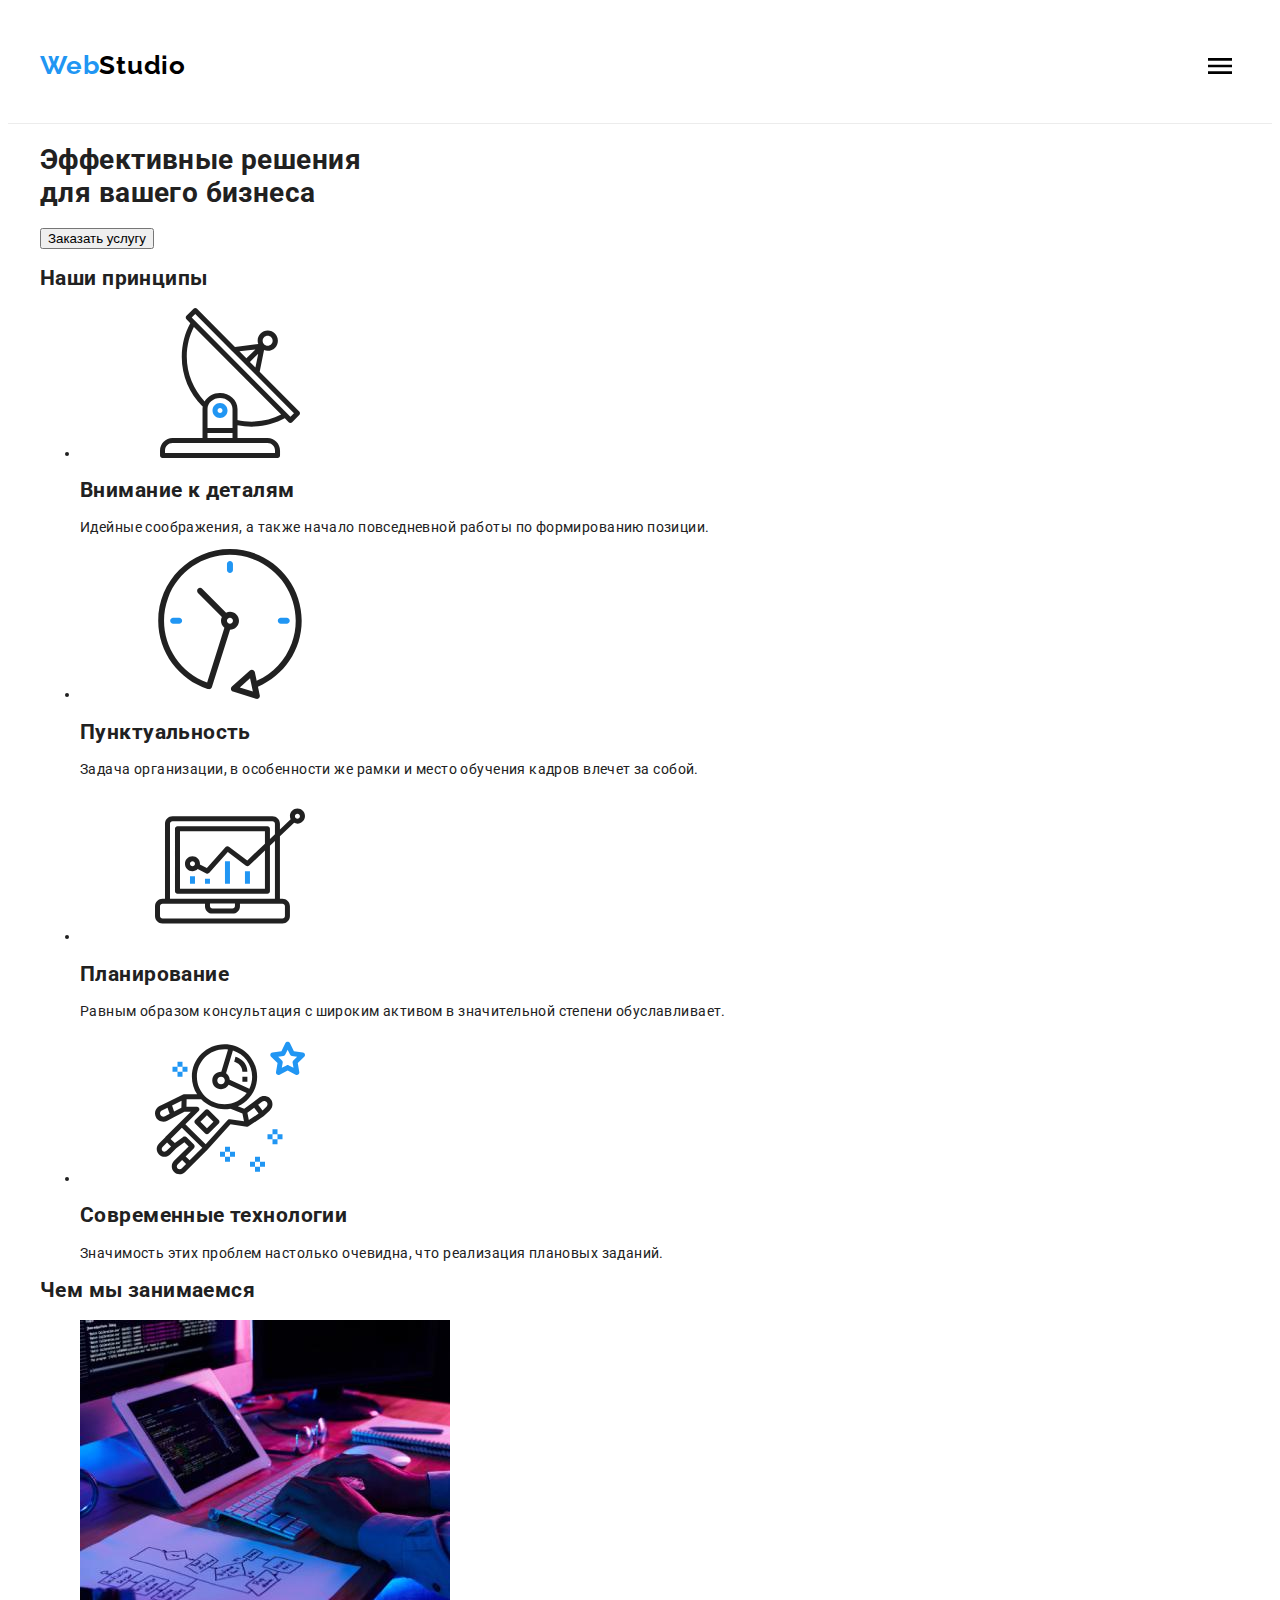
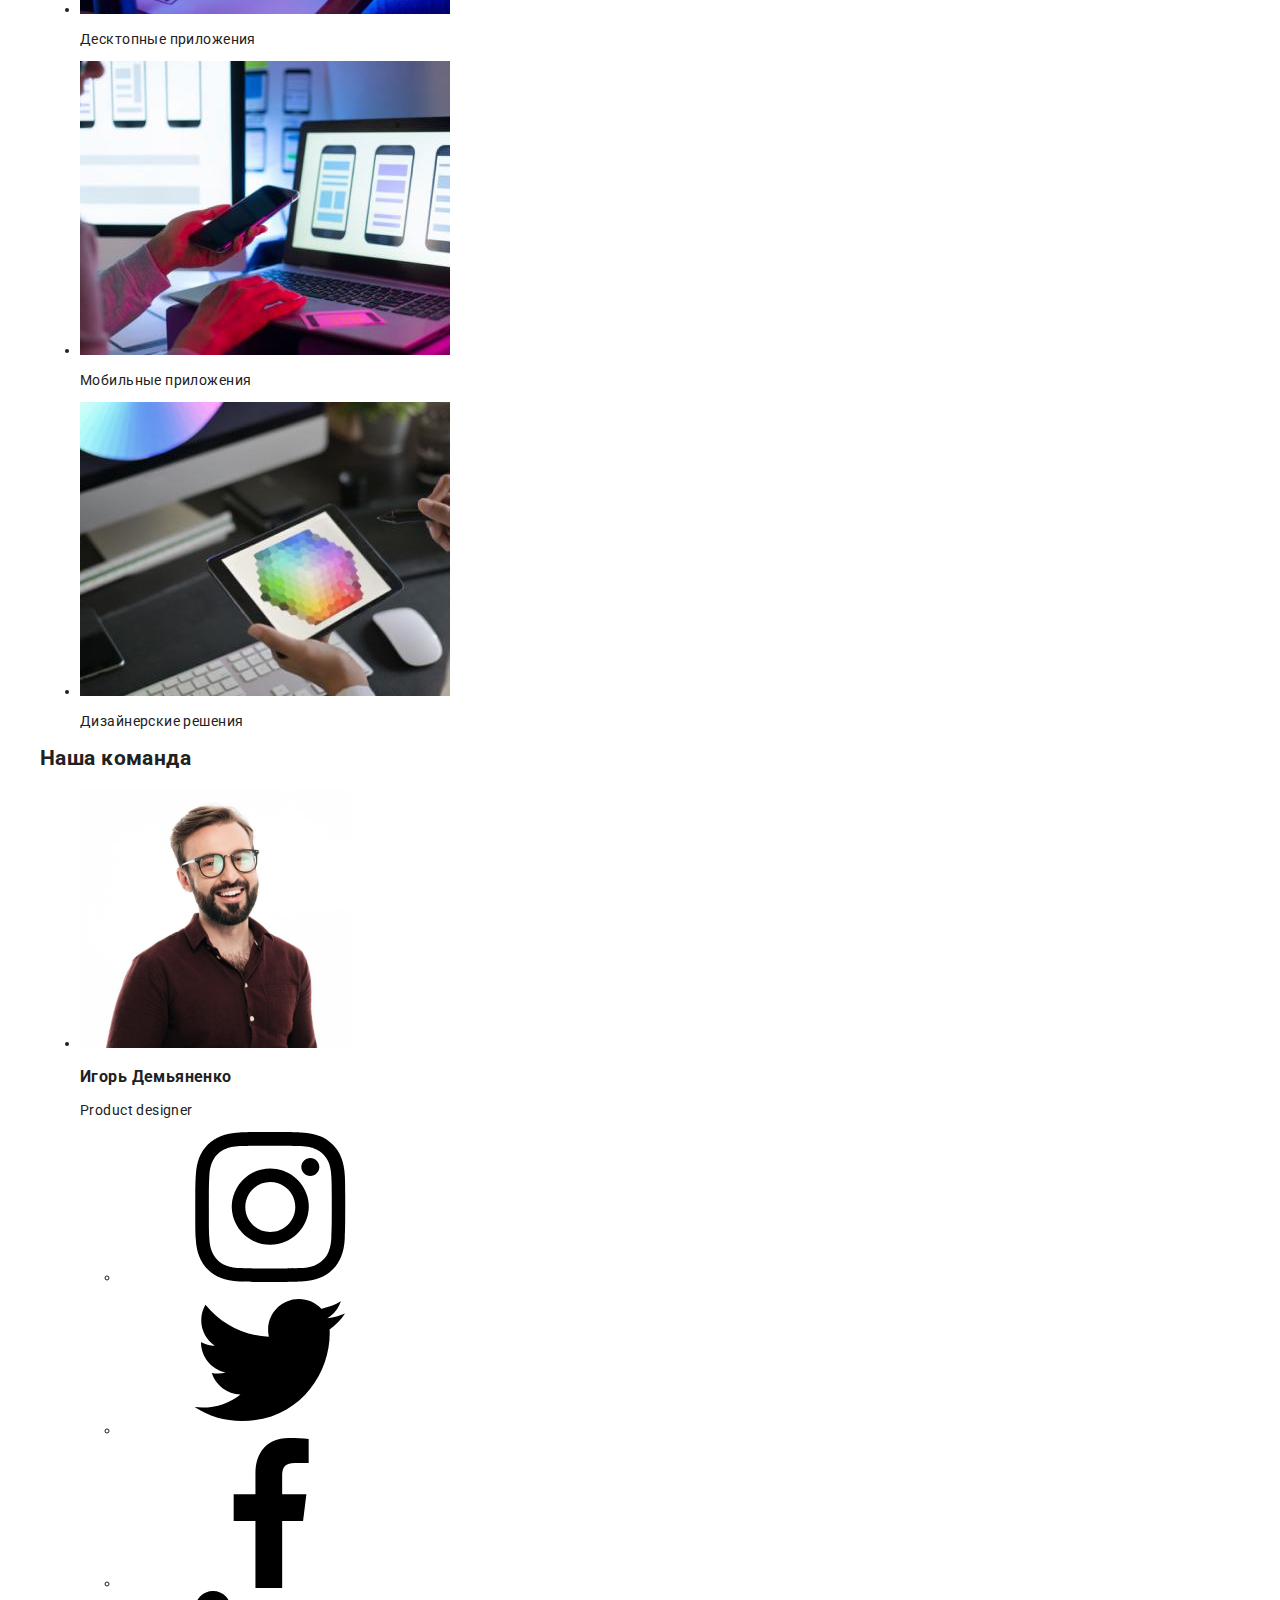
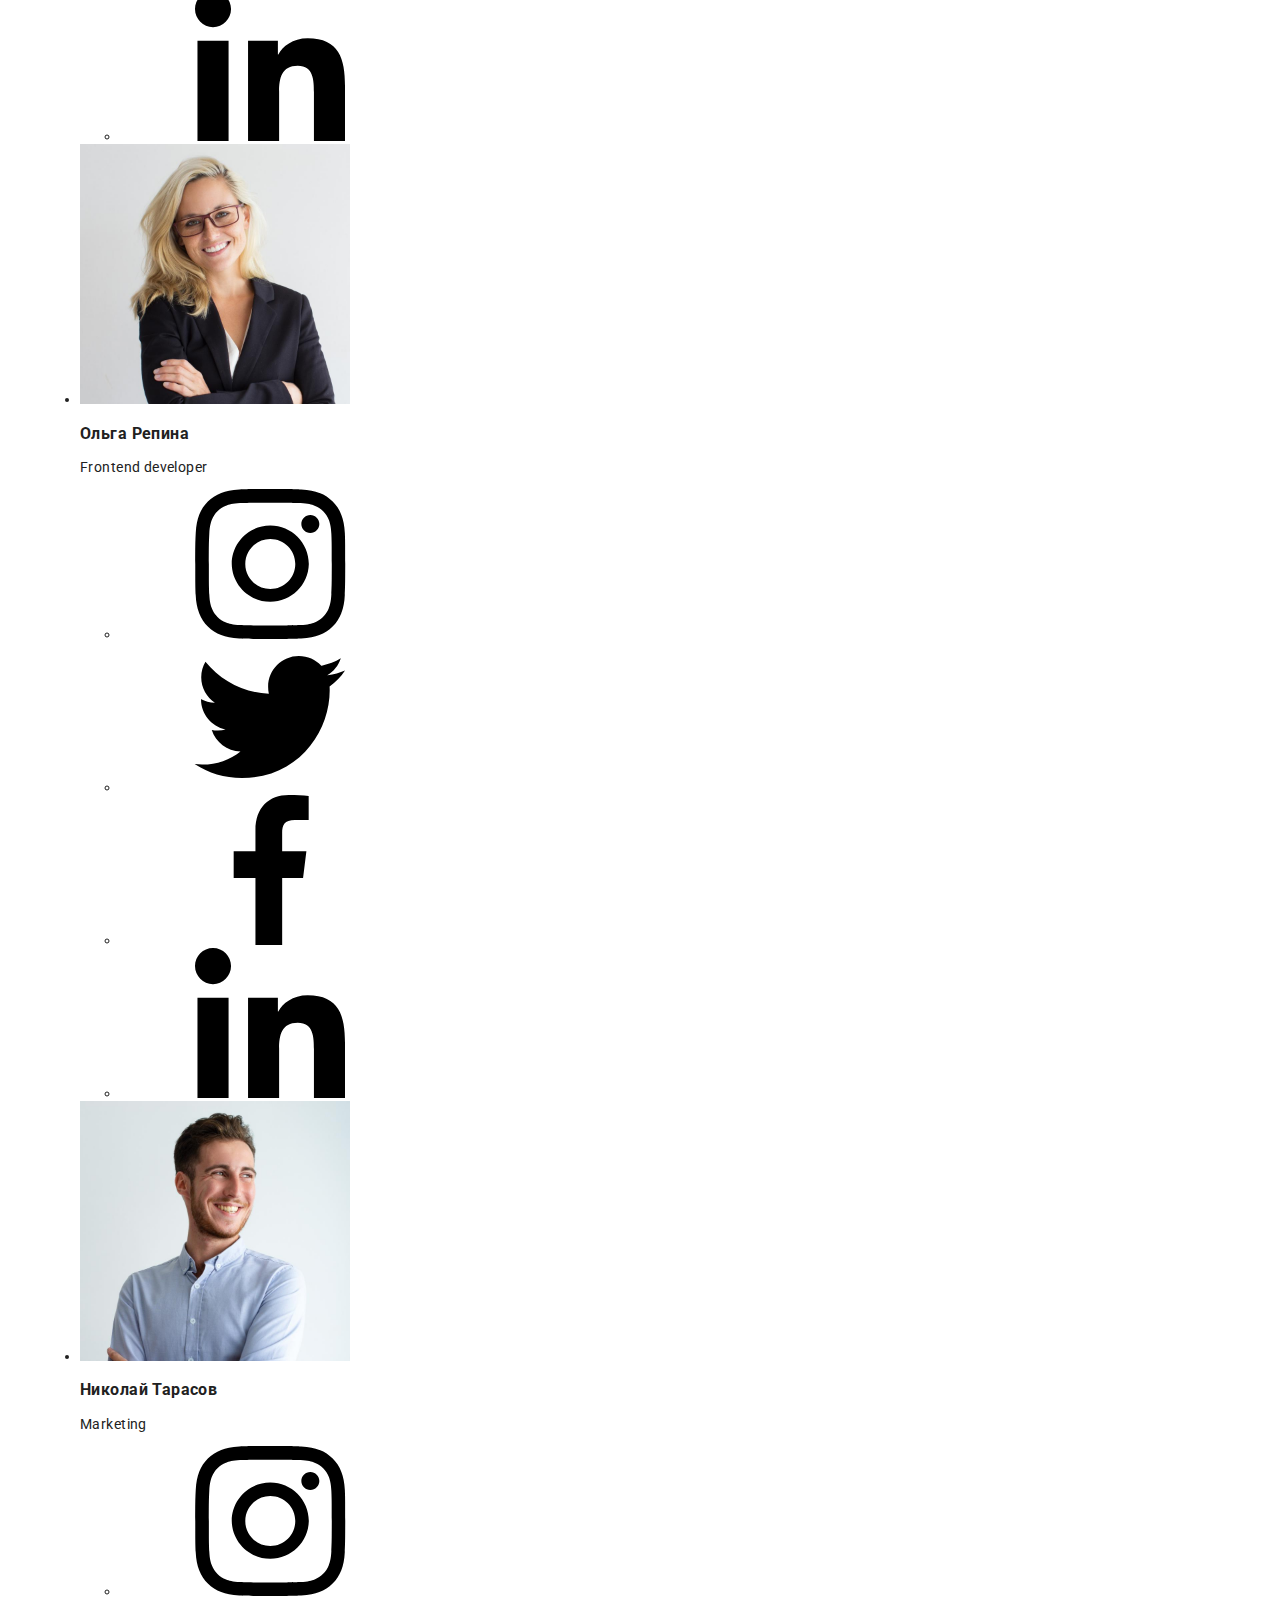
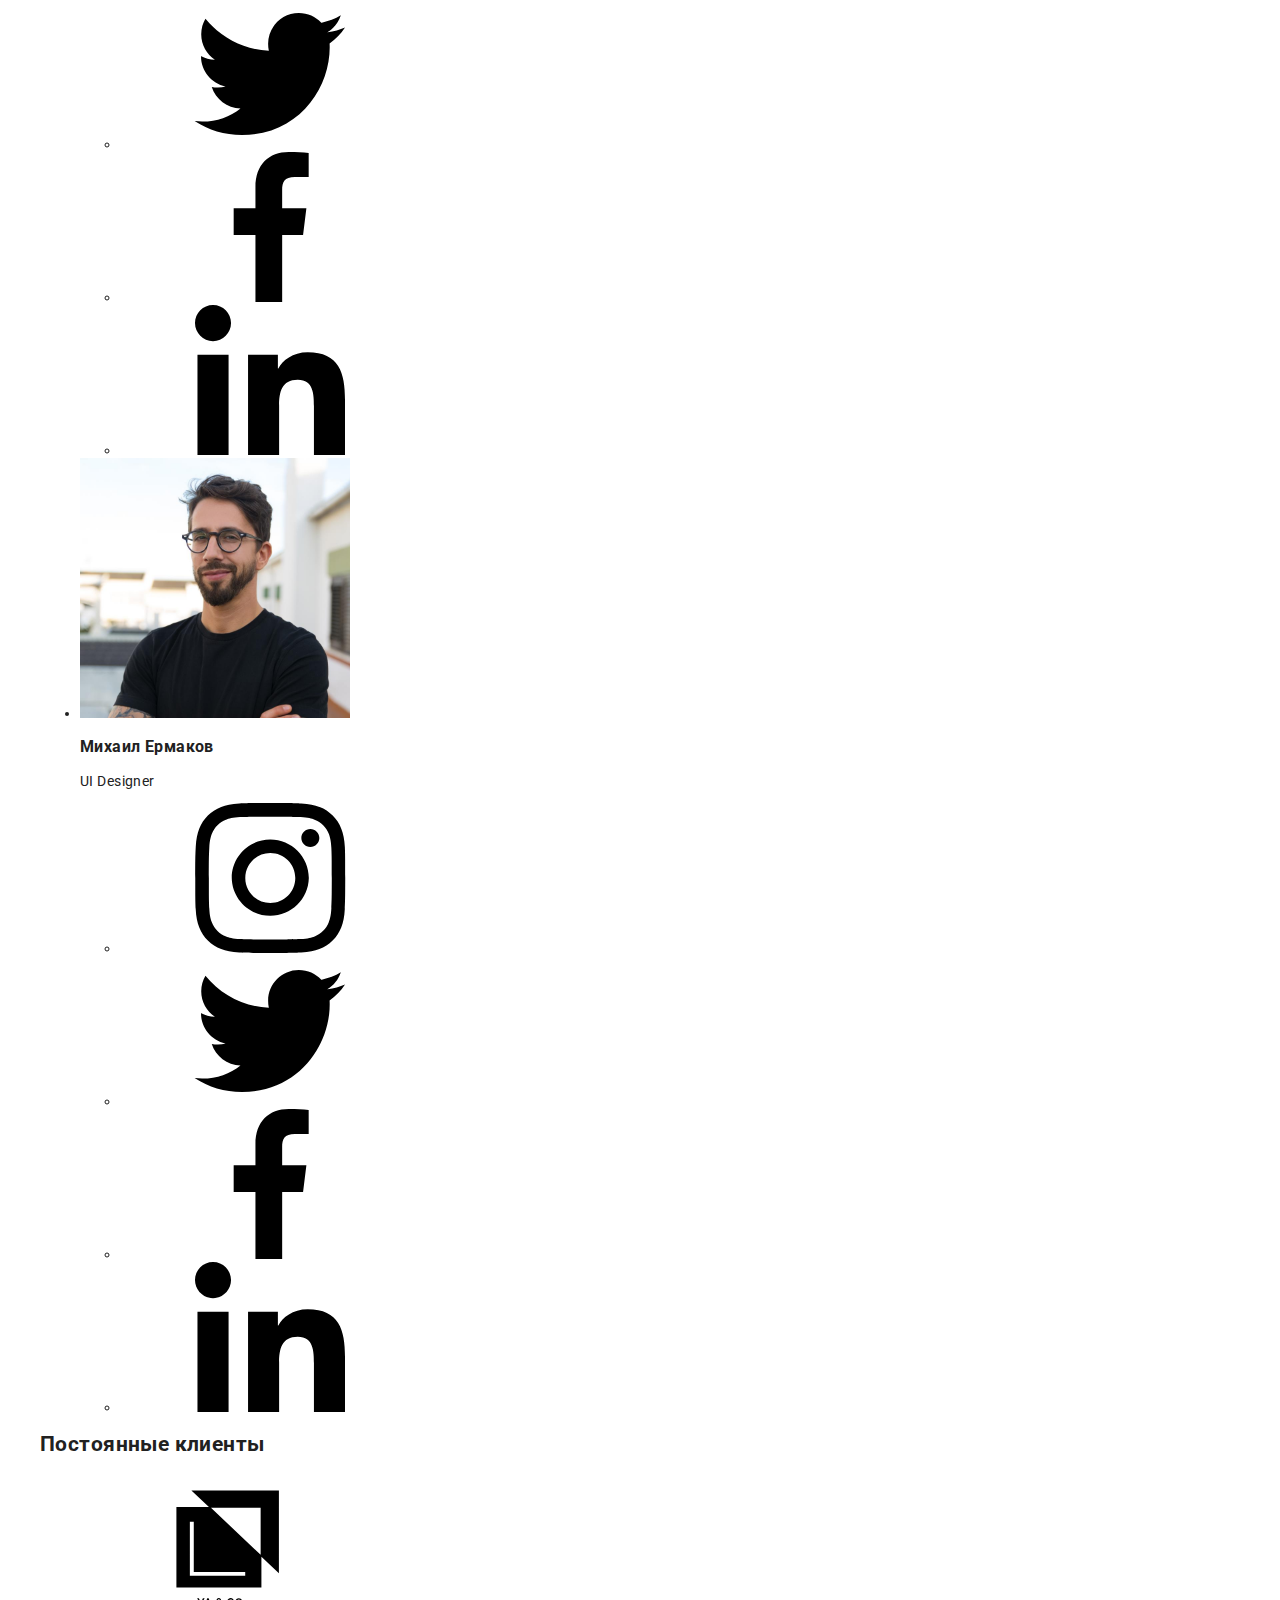
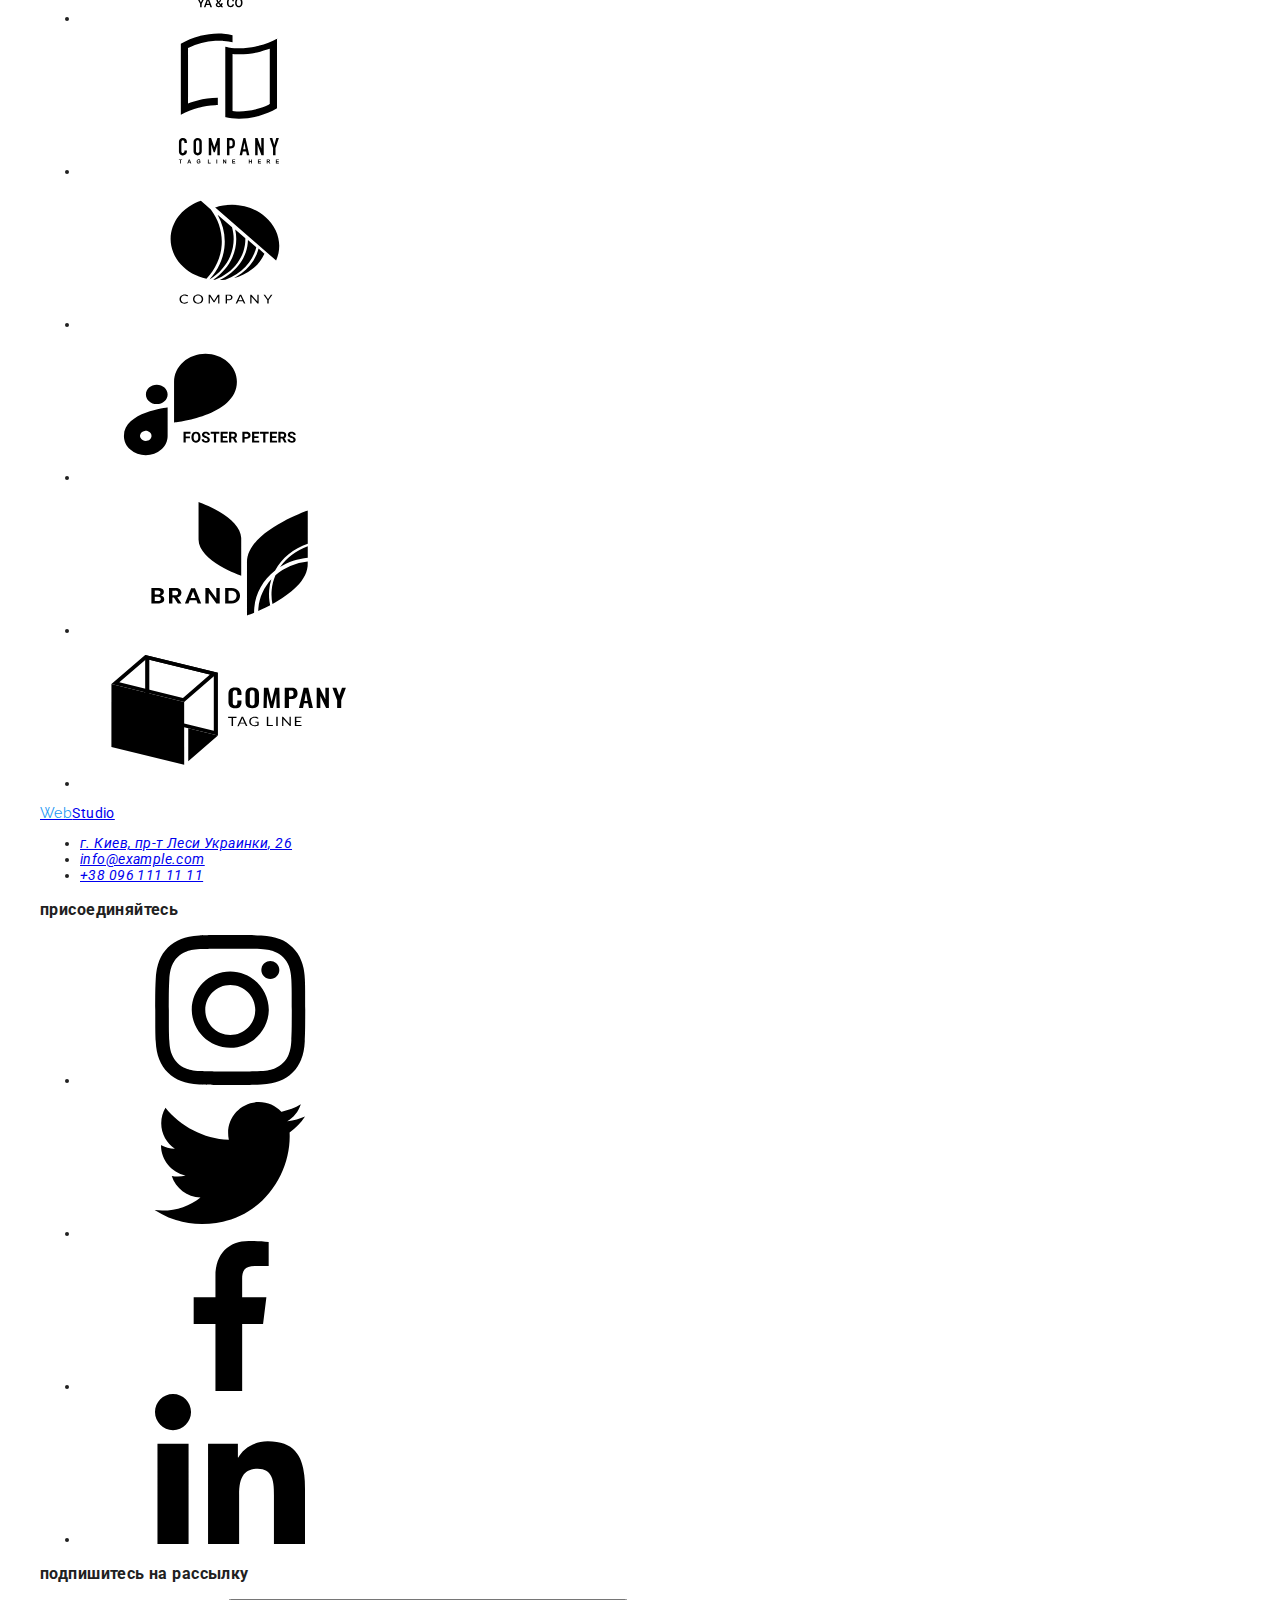
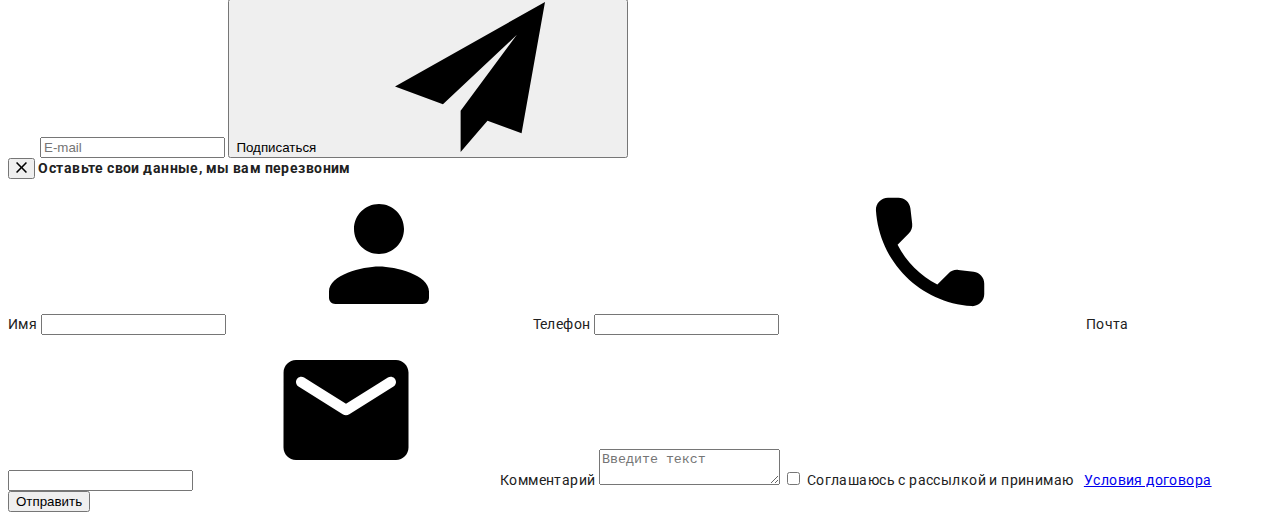
==== index.html @ b64569e5 "Сделана предварительная верстка мобильного хедера и выпадающего меню" ====
<!DOCTYPE html>
<html lang="ru">
<head>
    <meta charset="UTF-8">
    <meta http-equiv="X-UA-Compatible" content="IE=edge">
    <meta name="viewport" content="width=device-width, initial-scale=1.0">
    <title>WebStudio</title>
    <link rel="preconnect" href="https://fonts.googleapis.com">
    <link rel="preconnect" href="https://fonts.gstatic.com" crossorigin>
    <link href="https://fonts.googleapis.com/css2?family=Raleway:wght@700&family=Roboto:wght@400;500;700;900&display=swap"
        rel="stylesheet">
    <link rel="stylesheet" href="https://cdnjs.cloudflare.com/ajax/libs/modern-normalize/1.1.0/modern-normalize.min.css"
        integrity="sha512-wpPYUAdjBVSE4KJnH1VR1HeZfpl1ub8YT/NKx4PuQ5NmX2tKuGu6U/JRp5y+Y8XG2tV+wKQpNHVUX03MfMFn9Q=="
        crossorigin="anonymous" referrerpolicy="no-referrer" />
    <link rel="stylesheet" href="./css/main.min.css">
        
</head>
<body>
    
  <!--Header section-->
    <header class="header">
      <div class="container">
        <nav class="navbar">
            <a href="./" class="header__logo"><span class="logo-first-half">Web</span>Studio</a>
            <button type="button" class="menu-button" aria-expanded="false" aria-controls="menu-container" data-menu-button>
                <svg width="24" height="16" aria-label="Переключатель мобильного меню" class="menu-button__icon">
                    <use class="icon-cross" href="./images/icons.svg#menu-close"></use>
                    <use class="icon-menu" href="./images/icons.svg#menu-open"></use>
                </svg>
            </button>
            <div class="menu-container" data-menu>
                <ul class="navbar-list">
                    <li class="navbar-list__item">
                        <a href="./" class="navbar-list__link navbar-list__link--current">Студия</a>
                    </li>
                    <li class="navbar-list__item">
                        <a href="./portfolio.html" class="navbar-list__link">Портфолио</a>
                    </li>
                    <li class="navbar-list__item">
                        <a href="#" class="navbar-list__link">Контакты</a>
                    </li>
                </ul>
            </div>
            
            
        </nav>
        <!-- <ul class="header-contacts">
            <li class="header-contacts__item">
                <a href="mailto:info@devstudio.com" class="header-contacts__link">
                <svg class="header-contacts__mail">
                    <use href="./images/icons.svg#icon-envelope"></use>
                </svg>
                info@devstudio.com
                </a>
            </li>
            <li class="header-contacts__item">
                <a href="tel:+380961111111" class="header-contacts__link">
                <svg class="header-contacts__phone">
                    <use href="./images/icons.svg#icon-smartphone"></use>
                </svg>
                +38 096 111 11 11
                </a>
            </li>
        </ul> -->
      </div>
    </header>
    
    <main>
        
      <!-- Секция наши ценности -->
   
    <section class="hero">
        <div class="container">
            <h1 class="hero__title">Эффективные решения <br> для вашего бизнеса</h1>
            <button class="hero__button" type="button" data-modal-open>Заказать услугу</button>
        </div>
    </section>
     
    <section class="principles"> 
        <div class="container">
            <h2 class="principles__header">Наши принципы</h2>
            <ul class="principles__list">
                <li>
                    <div class="principle">
                        <svg class="principle__icon">
                            <use href="./images/icons.svg#icon-antenna"></use>
                        </svg>
                    </div>
                    <h2 class="principle__title">Внимание к деталям</h2>
                    <p class="principle__description">Идейные соображения, а также начало повседневной работы по формированию позиции.</p>
                </li> 
            
                <li>
                    <div class="principle">
                        <svg class="principle__icon">
                            <use href="./images/icons.svg#icon-clock"></use>
                        </svg>
                    </div>
                    <h2 class="principle__title">Пунктуальность</h2>
                    <p class="principle__description">Задача организации, в особенности же рамки и место обучения кадров влечет за собой.</p>
                </li> 

                <li>
                    <div class="principle">
                        <svg class="principle__icon">
                            <use href="./images/icons.svg#icon-diagram"></use>
                        </svg>
                    </div>
                    <h2 class="principle__title">Планирование</h2>
                    <p class="principle__description">Равным образом консультация с широким активом в значительной степени обуславливает.</p>
                </li>
            
                <li>
                    <div class="principle">
                        <svg class="principle__icon">
                            <use href="./images/icons.svg#icon-astronaut"></use>
                        </svg>
                    </div>  
                    <h2 class="principle__title">Современные технологии</h2>
                    <p class="principle__description">Значимость этих проблем настолько очевидна, что реализация плановых заданий.</p>
                </li>
            </ul>
        </div>
    </section>
    

        
        <!-- Секция чем мы занимаемся -->
    
    <section class="activities">
        <div class="container">
            <h2 class="activities__title">Чем мы занимаемся</h2>
            <ul class="activities__list">
                <li class="activities__image">
                    <img src="./images/box1.jpg" alt="Программист за работой" width="370" class="our-activity-image">
                    <p class="activities__text">Десктопные приложения</p>
                </li>
                <li class="activities__image">
                    <img src="./images/box2.jpg" alt="Создание мобильного приложения" width="370" class="our-activity-image">
                    <p class="activities__text">Мобильные приложения</p>
                </li>
                <li class="activities__image">
                    <img src="./images/box3.jpg" alt="Подбор дизайна" width="370" class="our-activity-image">
                    <p class="activities__text">Дизайнерские решения</p>
                </li>
            </ul>
        </div>
    </section>
    
        <!-- Секция наша команда -->
        
        <section class="team">
            <div class="container">
                <h2 class="team__title">Наша команда</h2>
                <ul class="team__list">
                    <li class="member">
                        <img src="./images/img4.jpg" alt="Igor" width="270">
                        <h3 class="member__name">Игорь Демьяненко</h3>
                        <p class="member__position">Product designer</p>
                        <ul class="member-contacts">
                            <li class="member-contacts__button">
                                <a class="member-contacts__link" href="#" target="blank">
                                    <svg class="member-contacts__icon">
                                        <use href="./images/icons.svg#icon-instagram"></use>
                                    </svg>
                                </a>
                            </li>    
                            <li class="member-contacts__button">
                                <a class="member-contacts__link" href="#" target="blank">
                                    <svg class="member-contacts__icon">
                                        <use href="./images/icons.svg#icon-twitter"></use>
                                    </svg>
                                </a>
                            </li>
                            <li class="member-contacts__button">
                                <a class="member-contacts__link" href="#" target="blank">
                                    <svg class="member-contacts__icon">
                                        <use href="./images/icons.svg#icon-facebook"></use>
                                    </svg>
                                </a>
                            </li>
                            <li class="member-contacts__button">
                                <a class="member-contacts__link" href="#" target="blank">
                                    <svg class="member-contacts__icon">
                                        <use href="./images/icons.svg#icon-linkedin"></use>
                                    </svg>
                                </a>
                            </li>
                        </ul>
                    </li>
                    <li class="member">
                        <img src="./images/img5.jpg" alt="Olha" width="270">
                        <h3 class="member__name">Ольга Репина</h3>
                        <p class="member__position">Frontend developer</p>
                        <ul class="member-contacts">
                            <li class="member-contacts__button">
                                <a class="member-contacts__link" href="#" target="blank">
                                    <svg class="member-contacts__icon">
                                        <use href="./images/icons.svg#icon-instagram"></use>
                                    </svg>
                                </a>
                            </li>
                            <li class="member-contacts__button">
                                <a class="member-contacts__link" href="#" target="blank">
                                    <svg class="member-contacts__icon">
                                        <use href="./images/icons.svg#icon-twitter"></use>
                                    </svg>
                                </a>
                            </li>
                            <li class="member-contacts__button">
                                <a class="member-contacts__link" href="#" target="blank">
                                    <svg class="member-contacts__icon">
                                        <use href="./images/icons.svg#icon-facebook"></use>
                                    </svg>
                                </a>
                            </li>
                            <li class="member-contacts__button">
                                <a class="member-contacts__link" href="#" target="blank">
                                    <svg class="member-contacts__icon">
                                        <use href="./images/icons.svg#icon-linkedin"></use>
                                    </svg>
                                </a>
                            </li>
                        </ul>
                    </li>
                    <li class="member">
                        <img src="./images/img6.jpg" alt="Nikolay" width="270">
                        <h3 class="member__name">Николай Тарасов</h3>
                        <p class="member__position">Marketing</p>
                        <ul class="member-contacts">
                            <li class="member-contacts__button">
                                <a class="member-contacts__link" href="#" target="blank">
                                    <svg class="member-contacts__icon">
                                        <use href="./images/icons.svg#icon-instagram"></use>
                                    </svg>
                                </a>
                            </li>
                            <li class="member-contacts__button">
                                <a class="member-contacts__link" href="#" target="blank">
                                    <svg class="member-contacts__icon">
                                        <use href="./images/icons.svg#icon-twitter"></use>
                                    </svg>
                                </a>
                            </li>
                            <li class="member-contacts__button">
                                <a class="member-contacts__link" href="#" target="blank">
                                    <svg class="member-contacts__icon">
                                        <use href="./images/icons.svg#icon-facebook"></use>
                                    </svg>
                                </a>
                            </li>
                            <li class="member-contacts__button">
                                <a class="member-contacts__link" href="#" target="blank">
                                    <svg class="member-contacts__icon">
                                        <use href="./images/icons.svg#icon-linkedin"></use>
                                    </svg>
                                </a>
                            </li>
                        </ul>
                    </li>
                    <li class="member">
                        <img src="./images/img7.jpg" alt="Mikhail" width="270">
                        <h3 class="member__name">Михаил Ермаков</h3>
                        <p class="member__position">UI Designer</p>
                        <ul class="member-contacts">
                            <li class="member-contacts__button">
                                <a class="member-contacts__link" href="#" target="blank">
                                    <svg class="member-contacts__icon">
                                        <use href="./images/icons.svg#icon-instagram"></use>
                                    </svg>
                                </a>
                            </li>
                            <li class="member-contacts__button">
                                <a class="member-contacts__link" href="#" target="blank">
                                    <svg class="member-contacts__icon">
                                        <use href="./images/icons.svg#icon-twitter"></use>
                                    </svg>
                                </a>
                            </li>
                            <li class="member-contacts__button">
                                <a class="member-contacts__link" href="#" target="blank">
                                    <svg class="member-contacts__icon">
                                        <use href="./images/icons.svg#icon-facebook"></use>
                                    </svg>
                                </a>
                            </li>
                            <li class="member-contacts__button">
                                <a class="member-contacts__link" href="#" target="blank">
                                    <svg class="member-contacts__icon">
                                        <use href="./images/icons.svg#icon-linkedin"></use>
                                    </svg>
                                </a>
                            </li>
                        </ul>
                    </li>
                </ul>
            </div>
        </section>

        <!-- Секция постоянные клиенты -->

        <section class="customers">
            <div class="container">
                <h2 class="customers__title">Постоянные клиенты</h2>
                <ul class="customers__list">
                    <li class="customers-card">
                        <a href="#" class="customers-card__link">
                            <svg class="customers-card__icon">
                                <use href="./images/icons.svg#icon-Logo1"></use>
                            </svg>
                        </a>
                    </li>
                    <li class="customers-card">
                        <a href="#" class="customers-card__link">
                            <svg class="customers-card__icon">
                                <use href="./images/icons.svg#icon-Logo2"></use>
                            </svg>
                        </a>
                    </li>
                    <li class="customers-card">
                        <a href="#" class="customers-card__link">
                            <svg class="customers-card__icon">
                                <use href="./images/icons.svg#icon-Logo3"></use>
                            </svg>
                        </a>
                    </li>
                    <li class="customers-card">
                        <a href="#" class="customers-card__link">
                            <svg class="customers-card__icon">
                                <use href="./images/icons.svg#icon-Logo4"></use>
                            </svg>
                        </a>
                    </li>
                    <li class="customers-card">
                        <a href="#" class="customers-card__link">
                            <svg class="customers-card__icon">
                                <use href="./images/icons.svg#icon-Logo5"></use>
                            </svg>
                        </a>
                    </li>
                    <li class="customers-card">
                        <a href="#" class="customers-card__link">
                            <svg class="customers-card__icon">
                                <use href="./images/icons.svg#icon-Logo6"></use>
                            </svg>
                        </a>
                    </li>
                </ul>
            </div>
        </section>
    </main>
    
    
    <footer class="footer">
        <div class="footer-container container">
            <div>
            <a href="./" class="footer__logo"><span class="logo-first-half">Web</span>Studio</a>
            <address class="address">
                <ul class="address__links">
                    <li>
                        <a href="https://goo.gl/maps/upg2X7vJhhXh7Hix6" class="address__link"><span class="address__physical">г. Киев, пр-т Леси Украинки, 26</span></a>
                    </li>
                    <li>
                        <a href="mailto:info@devstudio.com" class="address__link">info@example.com</a>
                    </li>
                    <li>
                        <a href="tel:+380961111111" class="address__link">+38 096 111 11 11</a>
                    </li>
                </ul>
            </address>
            </div>
            <div class="social">
                <h3 class="social__title">присоединяйтесь</h3>
                <ul class="social-networks">
                    <li class="social-networks__button">
                        <a class="social-networks__link" href="#" target="blank">
                            <svg class="social-networks__icon">
                                <use href="./images/icons.svg#icon-instagram"></use>
                            </svg>
                        </a>
                    </li>
                    <li class="social-networks__button">
                        <a class="social-networks__link" href="#" target="blank">
                            <svg class="social-networks__icon">
                                <use href="./images/icons.svg#icon-twitter"></use>
                            </svg>
                        </a>
                    </li>
                    <li class="social-networks__button">
                        <a class="social-networks__link" href="#" target="blank">
                            <svg class="social-networks__icon">
                                <use href="./images/icons.svg#icon-facebook"></use>
                            </svg>
                        </a>
                    </li>
                    <li class="social-networks__button">
                        <a class="social-networks__link" href="#" target="blank">
                            <svg class="social-networks__icon">
                                <use href="./images/icons.svg#icon-linkedin"></use>
                            </svg>
                        </a>
                    </li>
                </ul>
            </div>
            <div class="newsletter">
                <h3 class="newsletter__title">подпишитесь на рассылку</h3>
                <form class="newsletter-subscribe">
                    <input class="newsletter-subscribe__form" type="email" placeholder="E-mail" name="newsletter-mail">
                    <button class="newsletter-subscribe__button" type="submit">Подписаться
                        <svg class="newsletter-subscribe__icon">
                            <use href="./images/icons.svg#icon-news-send"></use>
                        </svg>
                    </button>
                </form>
            </div>
        </div>
    </footer>

    <div class="backdrop is-hidden" data-modal>
        <div class="modal">
            <button type="button" class="modal__closeButton" data-modal-close>
                <svg class="modal__closeIcon" width="11" height="11">
                    <use href="images/icons.svg#icon-closemodal"></use>
                </svg>
            </button>
            <b class="modal__title">Оставьте свои данные, мы вам перезвоним</b>
            <form class="form">
                <label class="form__inputBox">
                    Имя
                    <input class="form__input" type="text" name="username">
                    <svg class="form__inputIcon">
                        <use href="images/icons.svg#icon-modal-name"></use>
                    </svg>
                </label>
                <label class="form__inputBox">
                    Телефон
                    <input class="form__input" type="tel" name="user-phone" pattern="[0-9]{10}" title="0500505050">
                    <svg class="form__inputIcon">
                        <use href="images/icons.svg#icon-modal-phone"></use>
                    </svg>
                </label>
                <label class="form__inputBox">
                    Почта
                    <input class="form__input" type="email" name="user-mail">
                    <svg class="form__inputIcon">
                        <use href="images/icons.svg#icon-modal-mail"></use>
                    </svg>
                </label>
                <label class="form__inputBox">
                    Комментарий
                    <textarea class="form__comment" name="user-msg" placeholder="Введите текст"></textarea>
                </label>

                <input class="form__checkbox" type="checkbox" id="check-policy" name="policy-check">
                <label class="form__agreement" for="check-policy">Соглашаюсь с рассылкой и принимаю &nbsp; <a class="form__agreementLink" href="#">Условия
                договора</a></label>

                <button class="form__submit" type="submit">Отправить</button>
            </form>
        </div>
    </div>

    <script src="./js/modal.js"></script>
    <script src="./js/mobile-menu.js"></script>
</body>
</html>
---- css/main.min.css ----
@-webkit-keyframes modal-appear{0%{opacity:0}100%{opacity:1}}@keyframes modal-appear{0%{opacity:0}100%{opacity:1}}body{font-family:'Roboto', sans-serif;color:#212121;font-size:14px;letter-spacing:0.03em;background-color:#fff}.container{margin-left:auto;margin-right:auto;padding-left:15px;padding-right:15px}@media screen and (min-width: 480px){.container{width:480px}}@media screen and (min-width: 768px){.container{width:768px}}@media screen and (min-width: 1200px){.container{width:1200px}}.header{border-bottom:1px solid #ececec;position:relative}.navbar{display:-webkit-box;display:-ms-flexbox;display:flex;-webkit-box-align:center;-ms-flex-align:center;align-items:center;-webkit-box-pack:justify;-ms-flex-pack:justify;justify-content:space-between;-ms-flex-wrap:wrap;flex-wrap:wrap}.menu-button{display:-webkit-box;display:-ms-flexbox;display:flex;-webkit-box-pack:center;-ms-flex-pack:center;justify-content:center;-webkit-box-align:center;-ms-flex-align:center;align-items:center;width:40px;height:40px;margin:0;padding:0;border:none;background-color:transparent;z-index:1}.menu-button .icon-cross{display:none}.menu-button.is-open .icon-cross{display:block}.menu-button.is-open .icon-menu{display:none}.menu-container{display:none;background-color:palegoldenrod;position:absolute;top:0%;left:0%;width:100%;height:100vh}.menu-container.is-open{display:block}.header__logo{font-family:'Raleway', sans-serif;font-weight:bold;font-size:26px;line-height:1.2;letter-spacing:0.03em;text-decoration:none;color:#000;padding-top:16px;padding-bottom:16px}@media screen and (min-width: 480px){.header__logo{padding-top:16px;padding-bottom:16px}}@media screen and (min-width: 768px){.header__logo{margin-top:26px;margin-bottom:26px}}.logo-first-half{font-family:'Raleway', sans-serif;color:#2196f3}.navbar-list{list-style:none;padding-left:0px}.navbar-list__item{margin-top:27px;margin-right:50px;display:-webkit-box;display:-ms-flexbox;display:flex}.navbar-list__item:last-child{margin-right:0px}.navbar-list__link{font-weight:500;font-size:14px;line-height:1.15;letter-spacing:0.02em;color:#212121;text-decoration:none;display:-webkit-box;display:-ms-flexbox;display:flex;padding-top:20px;padding-bottom:20px;-webkit-transition:color 250ms cubic-bezier(0.4, 0, 0.2, 1);transition:color 250ms cubic-bezier(0.4, 0, 0.2, 1)}.navbar-list__link:hover,.navbar-list__link:focus{color:#2196f3}.navbar-list__link--current{font-weight:500;font-size:40px;line-height:1.17;letter-spacing:0.02em;color:#2196f3;text-decoration:none;position:relative}.header-contacts__mail{width:16px;height:12px;fill:#757575;margin-right:10px;-webkit-transition:fill 250ms cubic-bezier(0.4, 0, 0.2, 1);transition:fill 250ms cubic-bezier(0.4, 0, 0.2, 1)}.header-contacts__link:hover .header-contacts__mail,.header-contacts__link:focus .header-contacts__mail{fill:#2196f3}.header-contacts__phone{width:10px;height:16px;fill:#757575;margin-right:10px;-webkit-transition:fill 250ms cubic-bezier(0.4, 0, 0.2, 1);transition:fill 250ms cubic-bezier(0.4, 0, 0.2, 1)}.header-contacts__link:hover .header-contacts__phone,.header-contacts__link:focus .header-contacts__phone{fill:#2196f3}.header-contacts{list-style:none;padding:0px}.header-contacts__item{-webkit-box-align:center;-ms-flex-align:center;align-items:center;margin-left:50px}.header-contacts__link{font-weight:500;font-size:14px;line-height:1.15;letter-spacing:0.02em;color:#757575;text-decoration:none;-webkit-box-align:center;-ms-flex-align:center;align-items:center;margin-left:10px;padding-bottom:20px;padding-top:20px;-webkit-transition:color 250ms cubic-bezier(0.4, 0, 0.2, 1);transition:color 250ms cubic-bezier(0.4, 0, 0.2, 1)}.header-contacts__link:hover,.header-contacts__link:focus{color:#2196f3}
/*# sourceMappingURL=main.min.css.map */
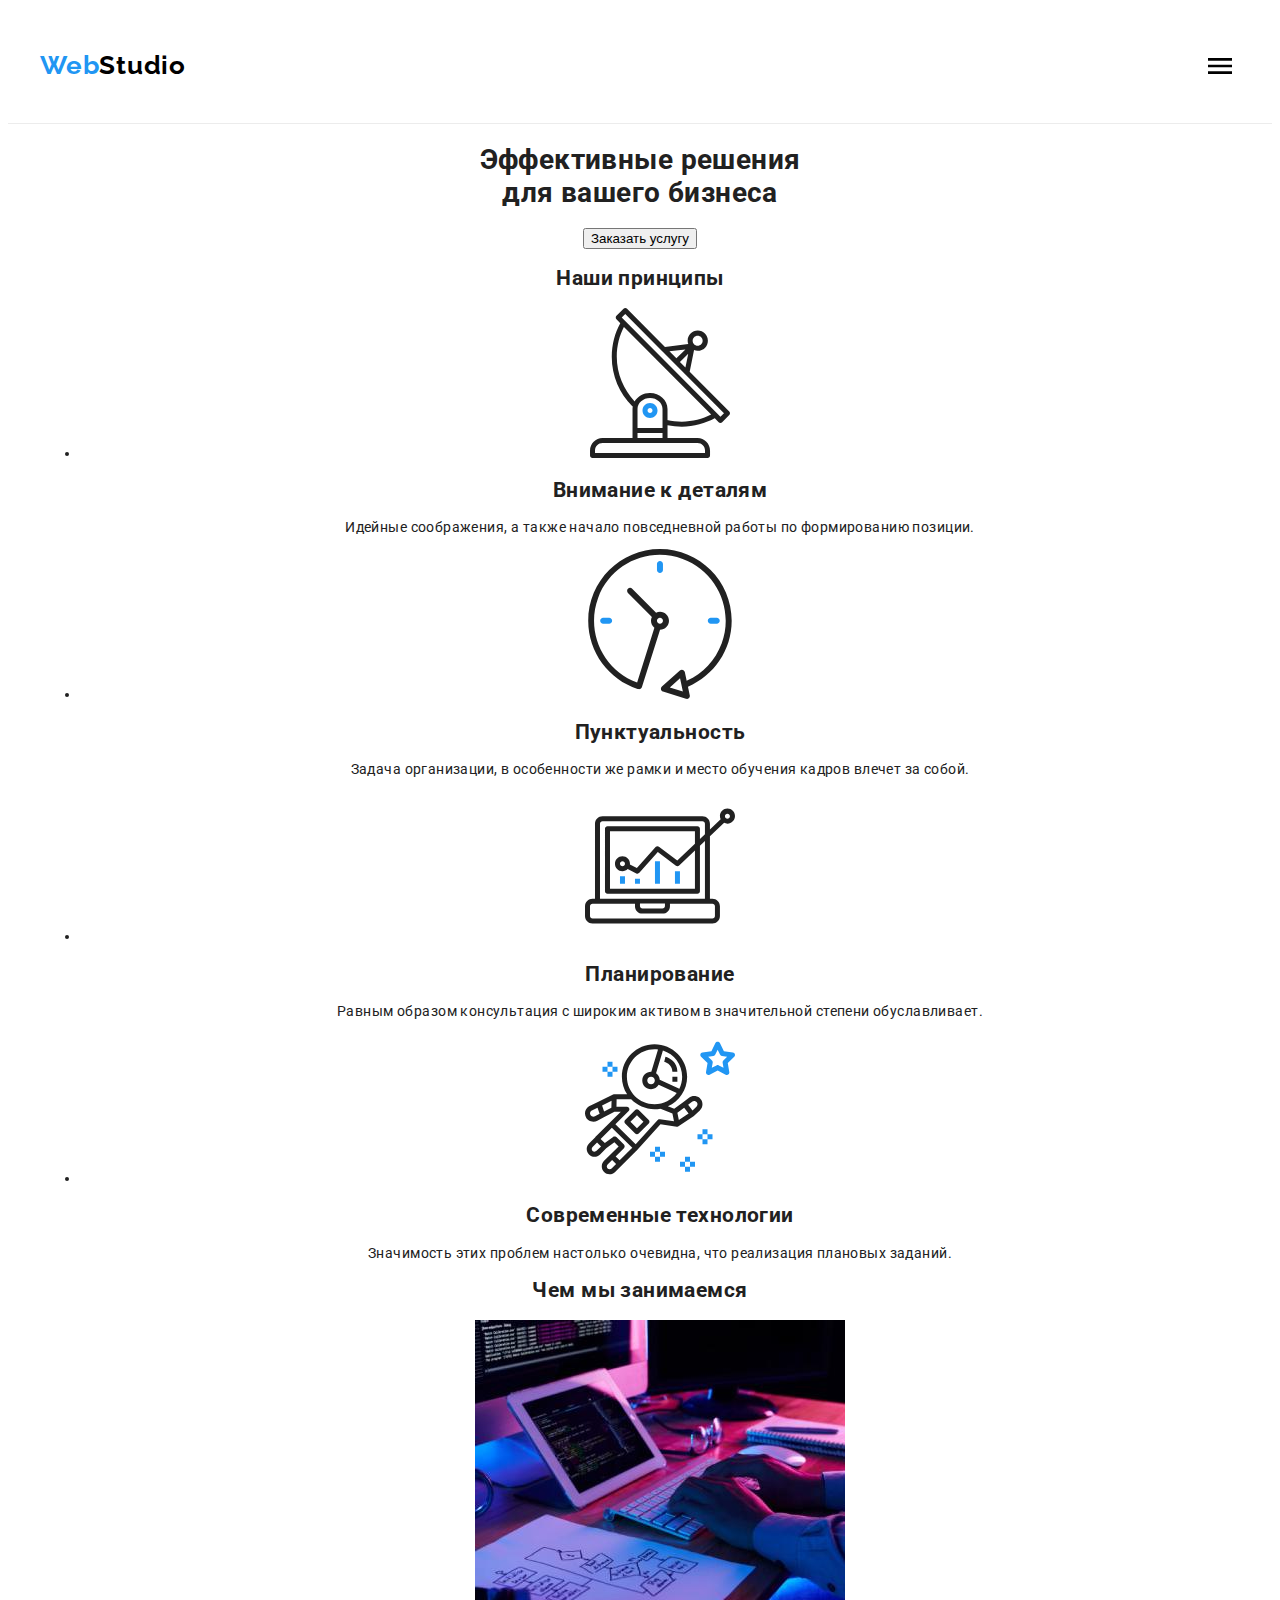
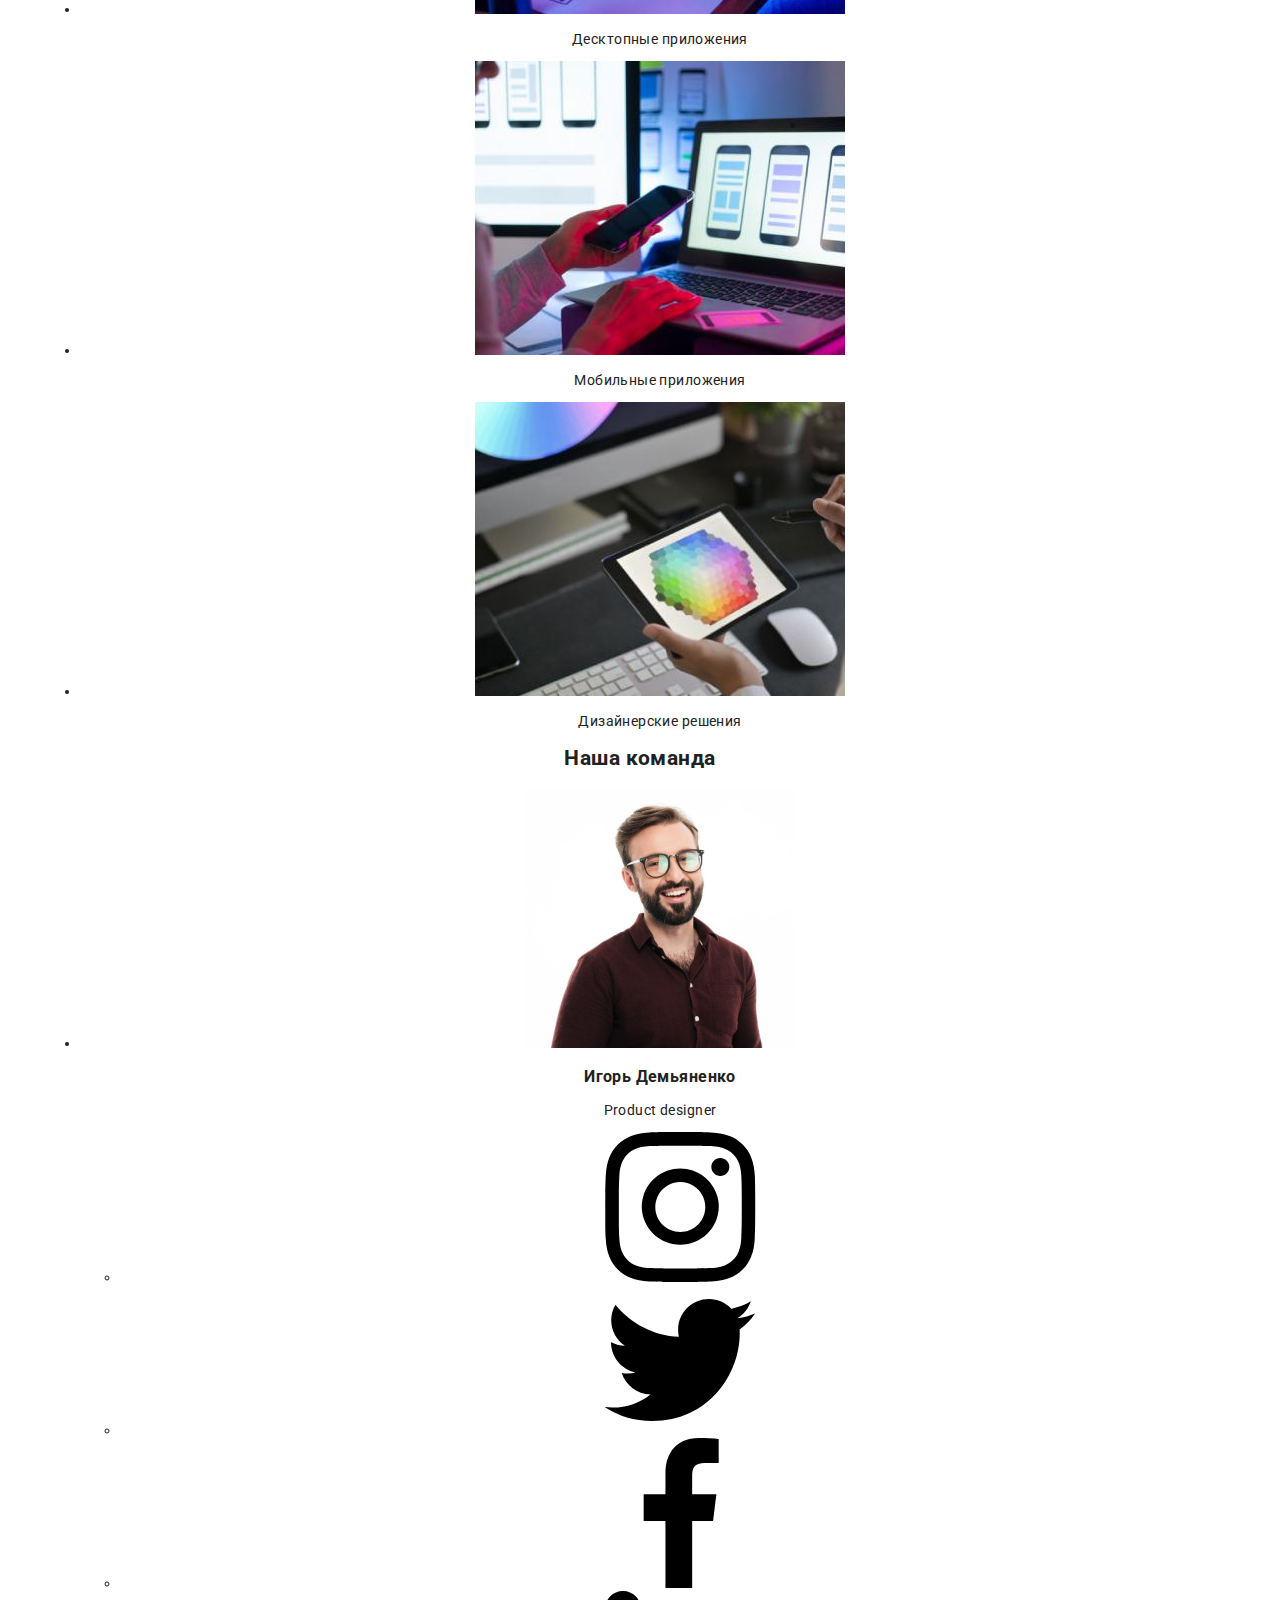
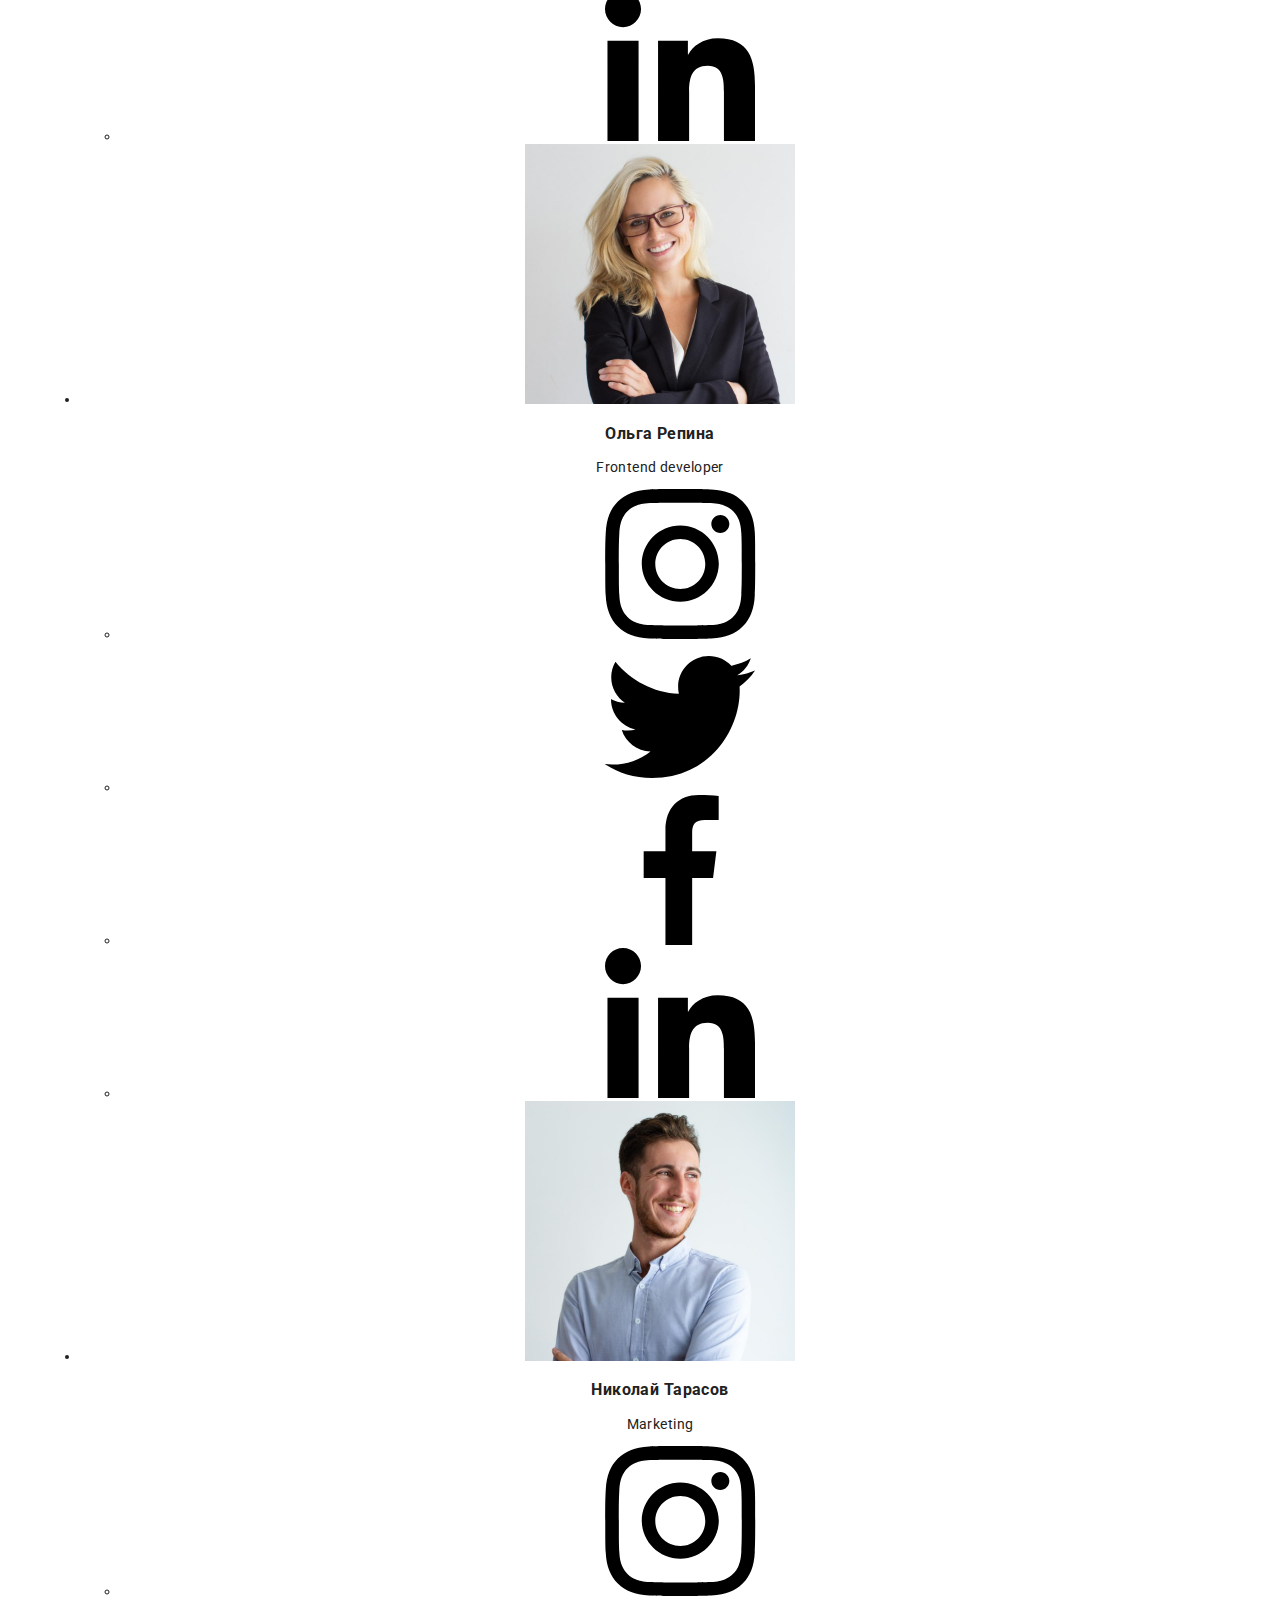
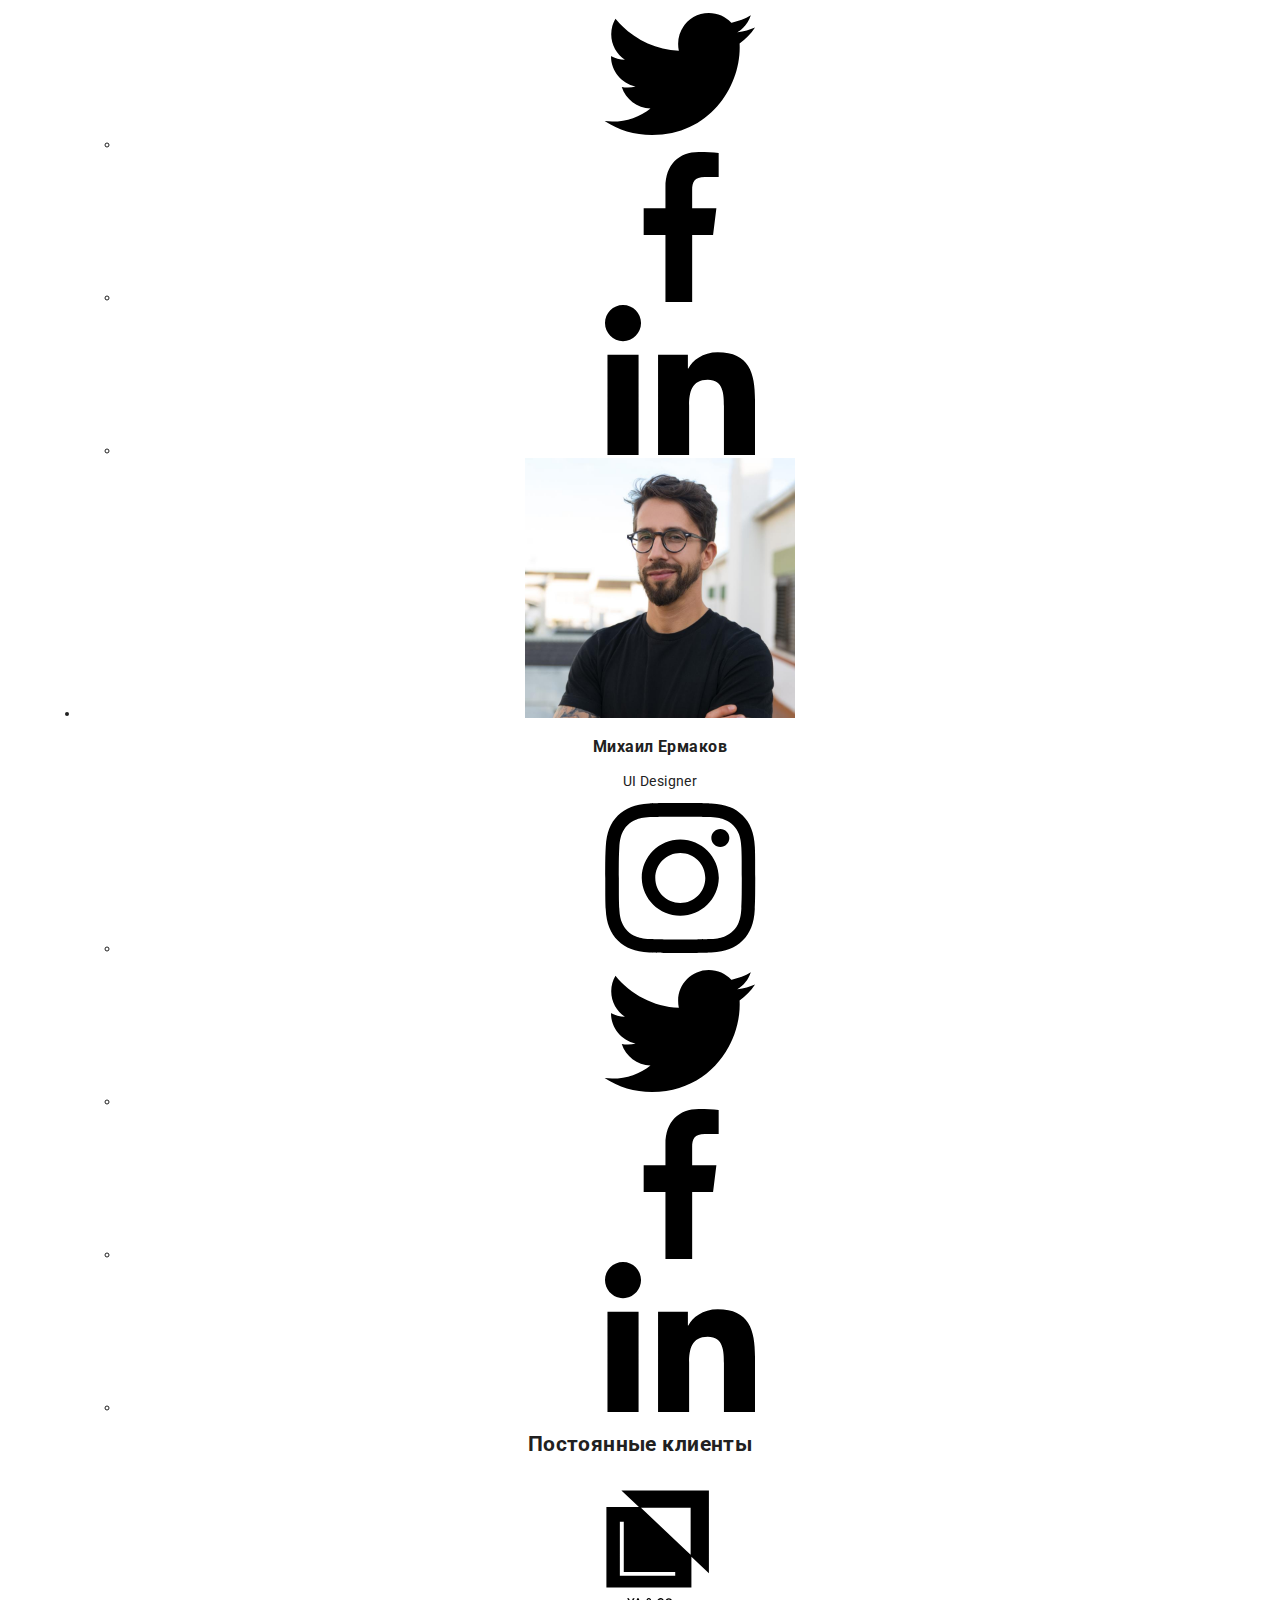
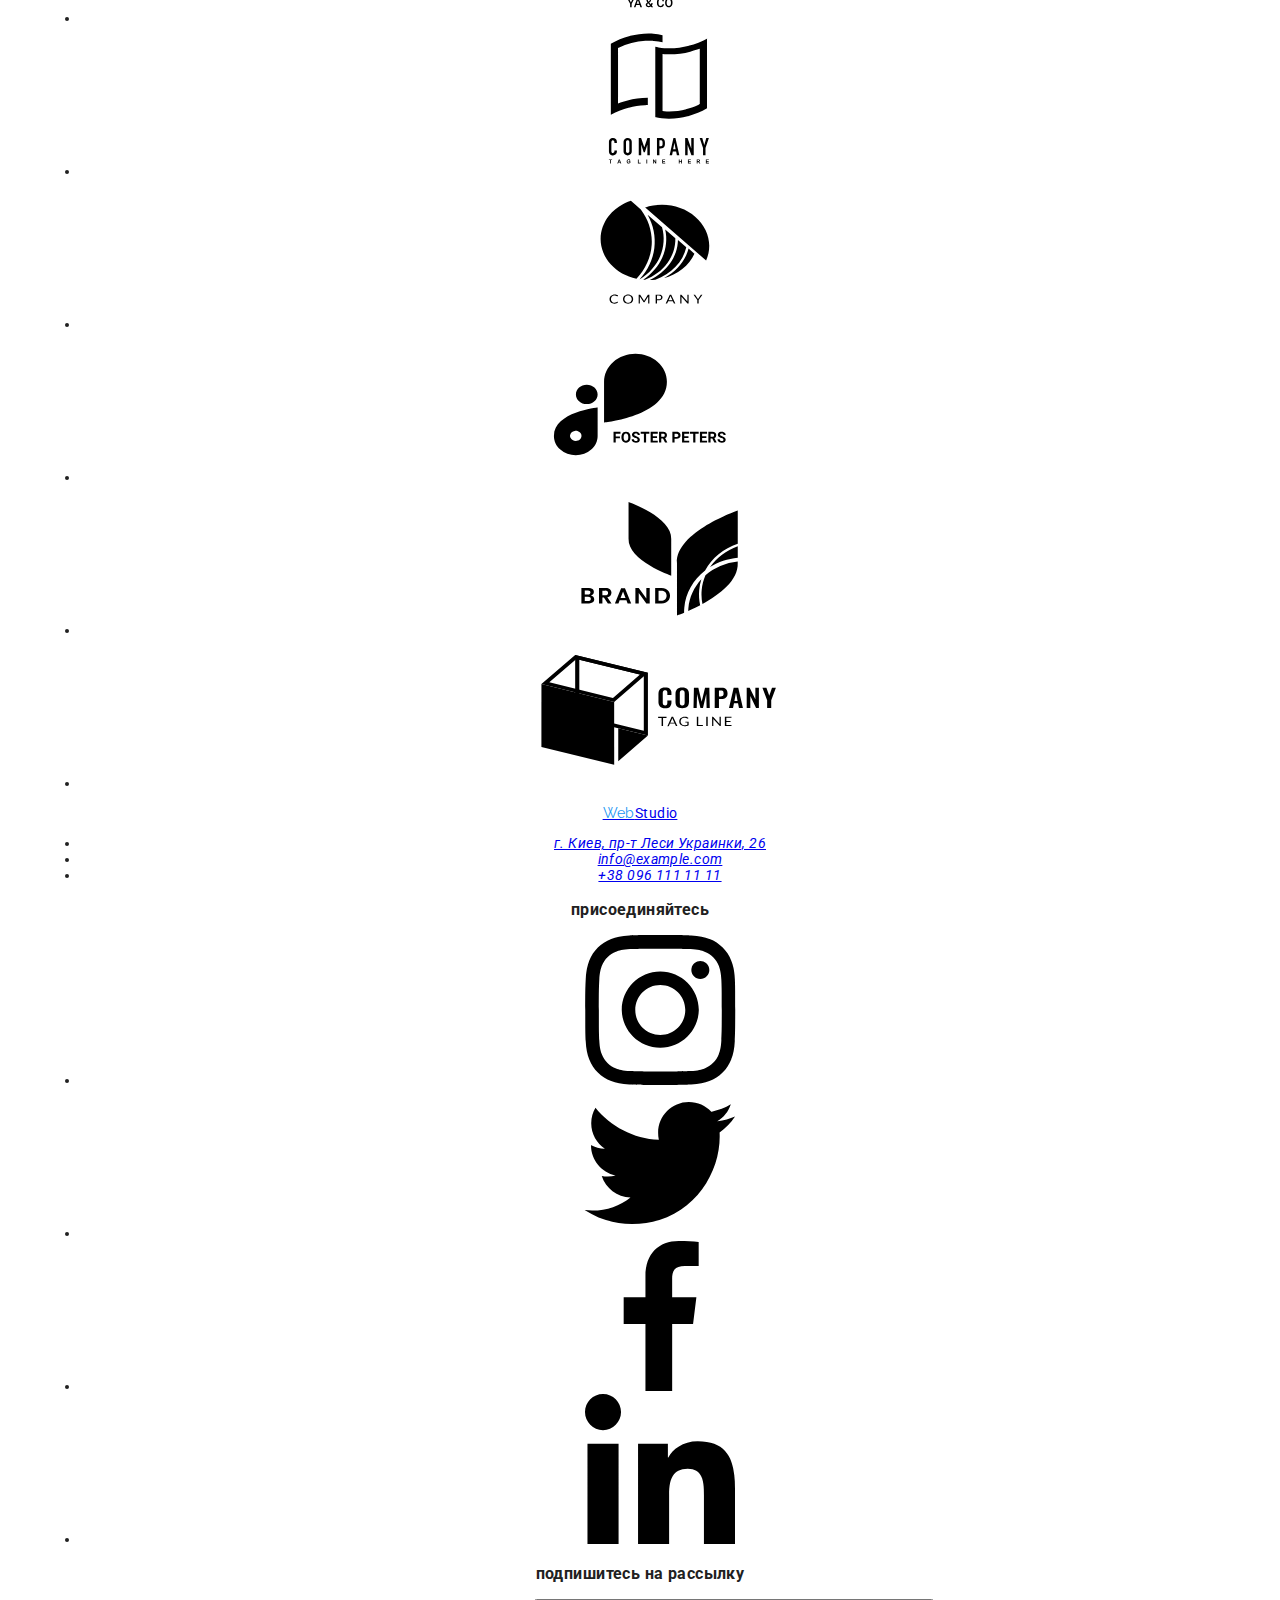
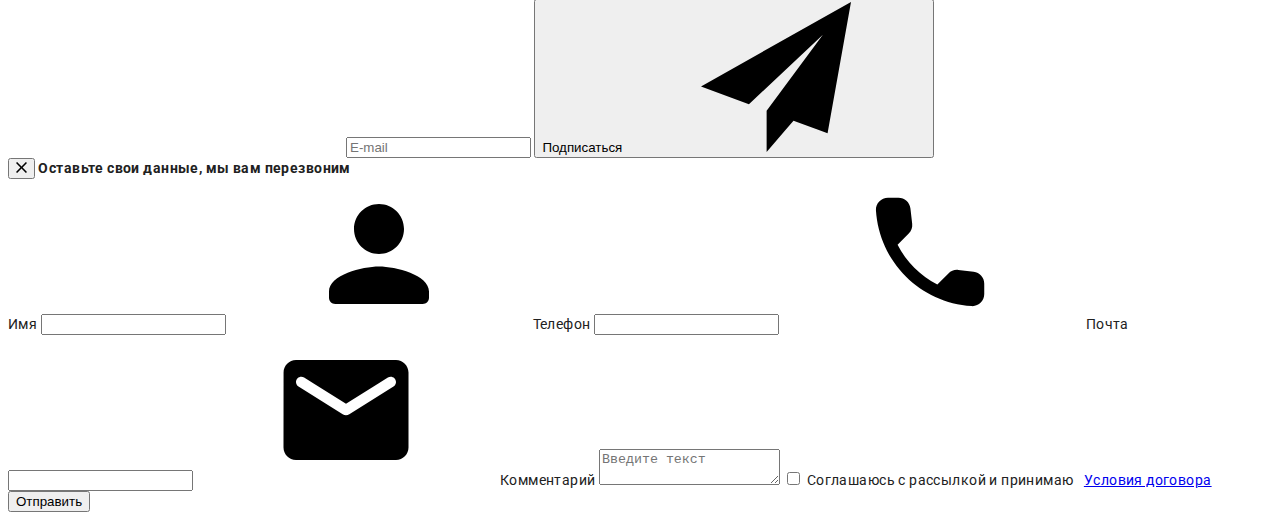
==== commit 83bf4dc9: "Готовый мобильный хедер и мобильное меню" ====
--- a/index.html
+++ b/index.html
@@ -19,50 +19,67 @@
     
   <!--Header section-->
     <header class="header">
-      <div class="container">
-        <nav class="navbar">
+      <div class="container navbar">
+        <!-- Header logo -->
             <a href="./" class="header__logo"><span class="logo-first-half">Web</span>Studio</a>
+            <!-- Mobile menu toggle -->
             <button type="button" class="menu-button" aria-expanded="false" aria-controls="menu-container" data-menu-button>
                 <svg width="24" height="16" aria-label="Переключатель мобильного меню" class="menu-button__icon">
                     <use class="icon-cross" href="./images/icons.svg#menu-close"></use>
                     <use class="icon-menu" href="./images/icons.svg#menu-open"></use>
                 </svg>
             </button>
-            <div class="menu-container" data-menu>
-                <ul class="navbar-list">
-                    <li class="navbar-list__item">
-                        <a href="./" class="navbar-list__link navbar-list__link--current">Студия</a>
-                    </li>
-                    <li class="navbar-list__item">
-                        <a href="./portfolio.html" class="navbar-list__link">Портфолио</a>
-                    </li>
-                    <li class="navbar-list__item">
-                        <a href="#" class="navbar-list__link">Контакты</a>
-                    </li>
-                </ul>
-            </div>
-            
-            
-        </nav>
-        <!-- <ul class="header-contacts">
-            <li class="header-contacts__item">
-                <a href="mailto:info@devstudio.com" class="header-contacts__link">
-                <svg class="header-contacts__mail">
-                    <use href="./images/icons.svg#icon-envelope"></use>
-                </svg>
-                info@devstudio.com
-                </a>
-            </li>
-            <li class="header-contacts__item">
-                <a href="tel:+380961111111" class="header-contacts__link">
-                <svg class="header-contacts__phone">
-                    <use href="./images/icons.svg#icon-smartphone"></use>
-                </svg>
-                +38 096 111 11 11
-                </a>
-            </li>
-        </ul> -->
-      </div>
+            <!-- Mobile menu -->
+            <div class="menu-container" id="menu-container" data-menu>
+                <nav class="navbar">
+                    <ul class="navbar-list">
+                        <li class="navbar-list__item">
+                            <a href="./" class="navbar-list__link navbar-list__link--current">Студия</a>
+                        </li>
+                        <li class="navbar-list__item">
+                            <a href="./portfolio.html" class="navbar-list__link">Портфолио</a>
+                        </li>
+                        <li class="navbar-list__item">
+                            <a href="#" class="navbar-list__link">Контакты</a>
+                        </li>
+                    </ul>
+                </nav>
+            <!-- Header contacts -->
+                    <ul class="header-contacts">
+                        <li class="header-contacts__item">
+                            <a href="mailto:info@devstudio.com" class="header-contacts__link menu-mail-link ">
+                             <svg class="header-contacts__mail">
+                                 <use href="./images/icons.svg#icon-envelope"></use>
+                             </svg>
+                             info@devstudio.com
+                            </a>
+                        </li>
+                        <li class="header-contacts__item">
+                            <a href="tel:+380961111111" class="header-contacts__link">
+                             <svg class="header-contacts__phone">
+                                 <use href="./images/icons.svg#icon-smartphone"></use>
+                             </svg>
+                             +38 096 111 11 11
+                            </a>
+                        </li> 
+                    </ul>
+
+                    <ul class="menu-contacts">
+                        <li class="menu-contacts__item">
+                            <a href="#" class="menu-contacts__link">Instagram</a>
+                        </li>
+                        <li class="menu-contacts__item">
+                            <a href="#" class="menu-contacts__link">Twitter</a>
+                        </li>
+                        <li class="menu-contacts__item">
+                            <a href="#" class="menu-contacts__link">Facebook</a>
+                        </li>
+                        <li class="menu-contacts__item">
+                            <a href="#" class="menu-contacts__link">LinkedIn</a>
+                        </li>
+                    </ul>
+              </div>
+        </div>
     </header>
     
     <main>
--- a/css/main.min.css
+++ b/css/main.min.css
@@ -1,2 +1,2 @@
-@-webkit-keyframes modal-appear{0%{opacity:0}100%{opacity:1}}@keyframes modal-appear{0%{opacity:0}100%{opacity:1}}body{font-family:'Roboto', sans-serif;color:#212121;font-size:14px;letter-spacing:0.03em;background-color:#fff}.container{margin-left:auto;margin-right:auto;padding-left:15px;padding-right:15px}@media screen and (min-width: 480px){.container{width:480px}}@media screen and (min-width: 768px){.container{width:768px}}@media screen and (min-width: 1200px){.container{width:1200px}}.header{border-bottom:1px solid #ececec;position:relative}.navbar{display:-webkit-box;display:-ms-flexbox;display:flex;-webkit-box-align:center;-ms-flex-align:center;align-items:center;-webkit-box-pack:justify;-ms-flex-pack:justify;justify-content:space-between;-ms-flex-wrap:wrap;flex-wrap:wrap}.menu-button{display:-webkit-box;display:-ms-flexbox;display:flex;-webkit-box-pack:center;-ms-flex-pack:center;justify-content:center;-webkit-box-align:center;-ms-flex-align:center;align-items:center;width:40px;height:40px;margin:0;padding:0;border:none;background-color:transparent;z-index:1}.menu-button .icon-cross{display:none}.menu-button.is-open .icon-cross{display:block}.menu-button.is-open .icon-menu{display:none}.menu-container{display:none;background-color:palegoldenrod;position:absolute;top:0%;left:0%;width:100%;height:100vh}.menu-container.is-open{display:block}.header__logo{font-family:'Raleway', sans-serif;font-weight:bold;font-size:26px;line-height:1.2;letter-spacing:0.03em;text-decoration:none;color:#000;padding-top:16px;padding-bottom:16px}@media screen and (min-width: 480px){.header__logo{padding-top:16px;padding-bottom:16px}}@media screen and (min-width: 768px){.header__logo{margin-top:26px;margin-bottom:26px}}.logo-first-half{font-family:'Raleway', sans-serif;color:#2196f3}.navbar-list{list-style:none;padding-left:0px}.navbar-list__item{margin-top:27px;margin-right:50px;display:-webkit-box;display:-ms-flexbox;display:flex}.navbar-list__item:last-child{margin-right:0px}.navbar-list__link{font-weight:500;font-size:14px;line-height:1.15;letter-spacing:0.02em;color:#212121;text-decoration:none;display:-webkit-box;display:-ms-flexbox;display:flex;padding-top:20px;padding-bottom:20px;-webkit-transition:color 250ms cubic-bezier(0.4, 0, 0.2, 1);transition:color 250ms cubic-bezier(0.4, 0, 0.2, 1)}.navbar-list__link:hover,.navbar-list__link:focus{color:#2196f3}.navbar-list__link--current{font-weight:500;font-size:40px;line-height:1.17;letter-spacing:0.02em;color:#2196f3;text-decoration:none;position:relative}.header-contacts__mail{width:16px;height:12px;fill:#757575;margin-right:10px;-webkit-transition:fill 250ms cubic-bezier(0.4, 0, 0.2, 1);transition:fill 250ms cubic-bezier(0.4, 0, 0.2, 1)}.header-contacts__link:hover .header-contacts__mail,.header-contacts__link:focus .header-contacts__mail{fill:#2196f3}.header-contacts__phone{width:10px;height:16px;fill:#757575;margin-right:10px;-webkit-transition:fill 250ms cubic-bezier(0.4, 0, 0.2, 1);transition:fill 250ms cubic-bezier(0.4, 0, 0.2, 1)}.header-contacts__link:hover .header-contacts__phone,.header-contacts__link:focus .header-contacts__phone{fill:#2196f3}.header-contacts{list-style:none;padding:0px}.header-contacts__item{-webkit-box-align:center;-ms-flex-align:center;align-items:center;margin-left:50px}.header-contacts__link{font-weight:500;font-size:14px;line-height:1.15;letter-spacing:0.02em;color:#757575;text-decoration:none;-webkit-box-align:center;-ms-flex-align:center;align-items:center;margin-left:10px;padding-bottom:20px;padding-top:20px;-webkit-transition:color 250ms cubic-bezier(0.4, 0, 0.2, 1);transition:color 250ms cubic-bezier(0.4, 0, 0.2, 1)}.header-contacts__link:hover,.header-contacts__link:focus{color:#2196f3}
+@-webkit-keyframes modal-appear{0%{opacity:0}100%{opacity:1}}@keyframes modal-appear{0%{opacity:0}100%{opacity:1}}body{font-family:'Roboto', sans-serif;color:#212121;font-size:14px;letter-spacing:0.03em;background-color:#fff}.container{margin-left:auto;margin-right:auto;padding-left:15px;padding-right:15px;text-align:center}@media screen and (min-width: 480px){.container{width:480px}}@media screen and (min-width: 768px){.container{width:768px}}@media screen and (min-width: 1200px){.container{width:1200px}}.header{border-bottom:1px solid #ececec}.navbar{display:-webkit-box;display:-ms-flexbox;display:flex;-webkit-box-align:center;-ms-flex-align:center;align-items:center;-webkit-box-pack:justify;-ms-flex-pack:justify;justify-content:space-between;-ms-flex-wrap:wrap;flex-wrap:wrap}.menu-button{display:-webkit-box;display:-ms-flexbox;display:flex;-webkit-box-pack:center;-ms-flex-pack:center;justify-content:center;-webkit-box-align:center;-ms-flex-align:center;align-items:center;width:40px;height:40px;padding:12px 8px;border:none;background-color:transparent;z-index:1}.menu-button .icon-cross{display:none}.menu-button.is-open .icon-cross{display:block}.menu-button.is-open .icon-menu{display:none}.menu-container{display:none;background-color:#fff;position:absolute;top:0%;left:0%;width:100%;height:100vh}.menu-container.is-open{display:-webkit-box;display:-ms-flexbox;display:flex;-webkit-box-orient:vertical;-webkit-box-direction:normal;-ms-flex-direction:column;flex-direction:column}.header__logo{font-family:'Raleway', sans-serif;font-weight:bold;font-size:26px;line-height:1.2;letter-spacing:0.03em;text-decoration:none;color:#000;padding-top:16px;padding-bottom:16px}@media screen and (min-width: 480px){.header__logo{padding-top:16px;padding-bottom:16px}}@media screen and (min-width: 768px){.header__logo{margin-top:26px;margin-bottom:26px}}.logo-first-half{font-family:'Raleway', sans-serif;color:#2196f3}.navbar-list{list-style:none;padding-left:0px}.navbar-list__item{margin-top:27px;margin-left:40px;display:-webkit-box;display:-ms-flexbox;display:flex}.navbar-list__item:last-child{margin-bottom:0}.navbar-list__link{font-weight:500;font-size:40px;line-height:1.17;letter-spacing:0.02em;color:#212121;text-decoration:none;display:-webkit-box;display:-ms-flexbox;display:flex;-webkit-transition:color 250ms cubic-bezier(0.4, 0, 0.2, 1);transition:color 250ms cubic-bezier(0.4, 0, 0.2, 1)}.navbar-list__link:hover,.navbar-list__link:focus{color:#2196f3}.navbar-list__link--current{font-weight:500;font-size:40px;line-height:1.17;letter-spacing:0.02em;color:#2196f3;text-decoration:none;position:relative}.header-contacts__mail{display:none;width:16px;height:12px;fill:#757575;margin-right:10px;-webkit-transition:fill 250ms cubic-bezier(0.4, 0, 0.2, 1);transition:fill 250ms cubic-bezier(0.4, 0, 0.2, 1)}.header-contacts__link:hover .header-contacts__mail,.header-contacts__link:focus .header-contacts__mail{fill:#2196f3}.header-contacts__phone{display:none;width:10px;height:16px;fill:#757575;margin-right:10px;-webkit-transition:fill 250ms cubic-bezier(0.4, 0, 0.2, 1);transition:fill 250ms cubic-bezier(0.4, 0, 0.2, 1)}.header-contacts__link:hover .header-contacts__phone,.header-contacts__link:focus .header-contacts__phone{fill:#2196f3}.header-contacts{display:-webkit-box;display:-ms-flexbox;display:flex;-webkit-box-orient:vertical;-webkit-box-direction:reverse;-ms-flex-direction:column-reverse;flex-direction:column-reverse;text-align:left;list-style:none;padding:0px;margin-top:302px}.header-contacts__item{display:inline-block;margin-left:40px;margin-bottom:32px}.header-contacts__item:first-child{margin-bottom:0}.header-contacts__link{display:block;font-family:'Roboto', sans-serif;font-style:normal;font-weight:500;font-size:34px;line-height:40px;letter-spacing:0.02em;color:#2196f3;text-decoration:none;-webkit-box-align:center;-ms-flex-align:center;align-items:center;-webkit-transition:color 250ms cubic-bezier(0.4, 0, 0.2, 1);transition:color 250ms cubic-bezier(0.4, 0, 0.2, 1)}.header-contacts__link:hover,.header-contacts__link:focus{color:#2196f3}.menu-mail-link{font-style:normal;font-weight:500;font-size:24px;line-height:28px;letter-spacing:0.02em;color:#757575}.menu-contacts{list-style:none;display:-webkit-box;display:-ms-flexbox;display:flex;-webkit-box-pack:left;-ms-flex-pack:left;justify-content:left;margin:64px 0px 0px 30px;padding:0px}.menu-contacts__item{border-right:1px solid rgba(33,33,33,0.2)}.menu-contacts__item:last-child{border:hidden}.menu-contacts__link{padding:10px;margin:0px;color:#2196f3;text-decoration:none;font-style:normal;font-weight:500;font-size:18px;line-height:1.2;letter-spacing:0.02em}
 /*# sourceMappingURL=main.min.css.map */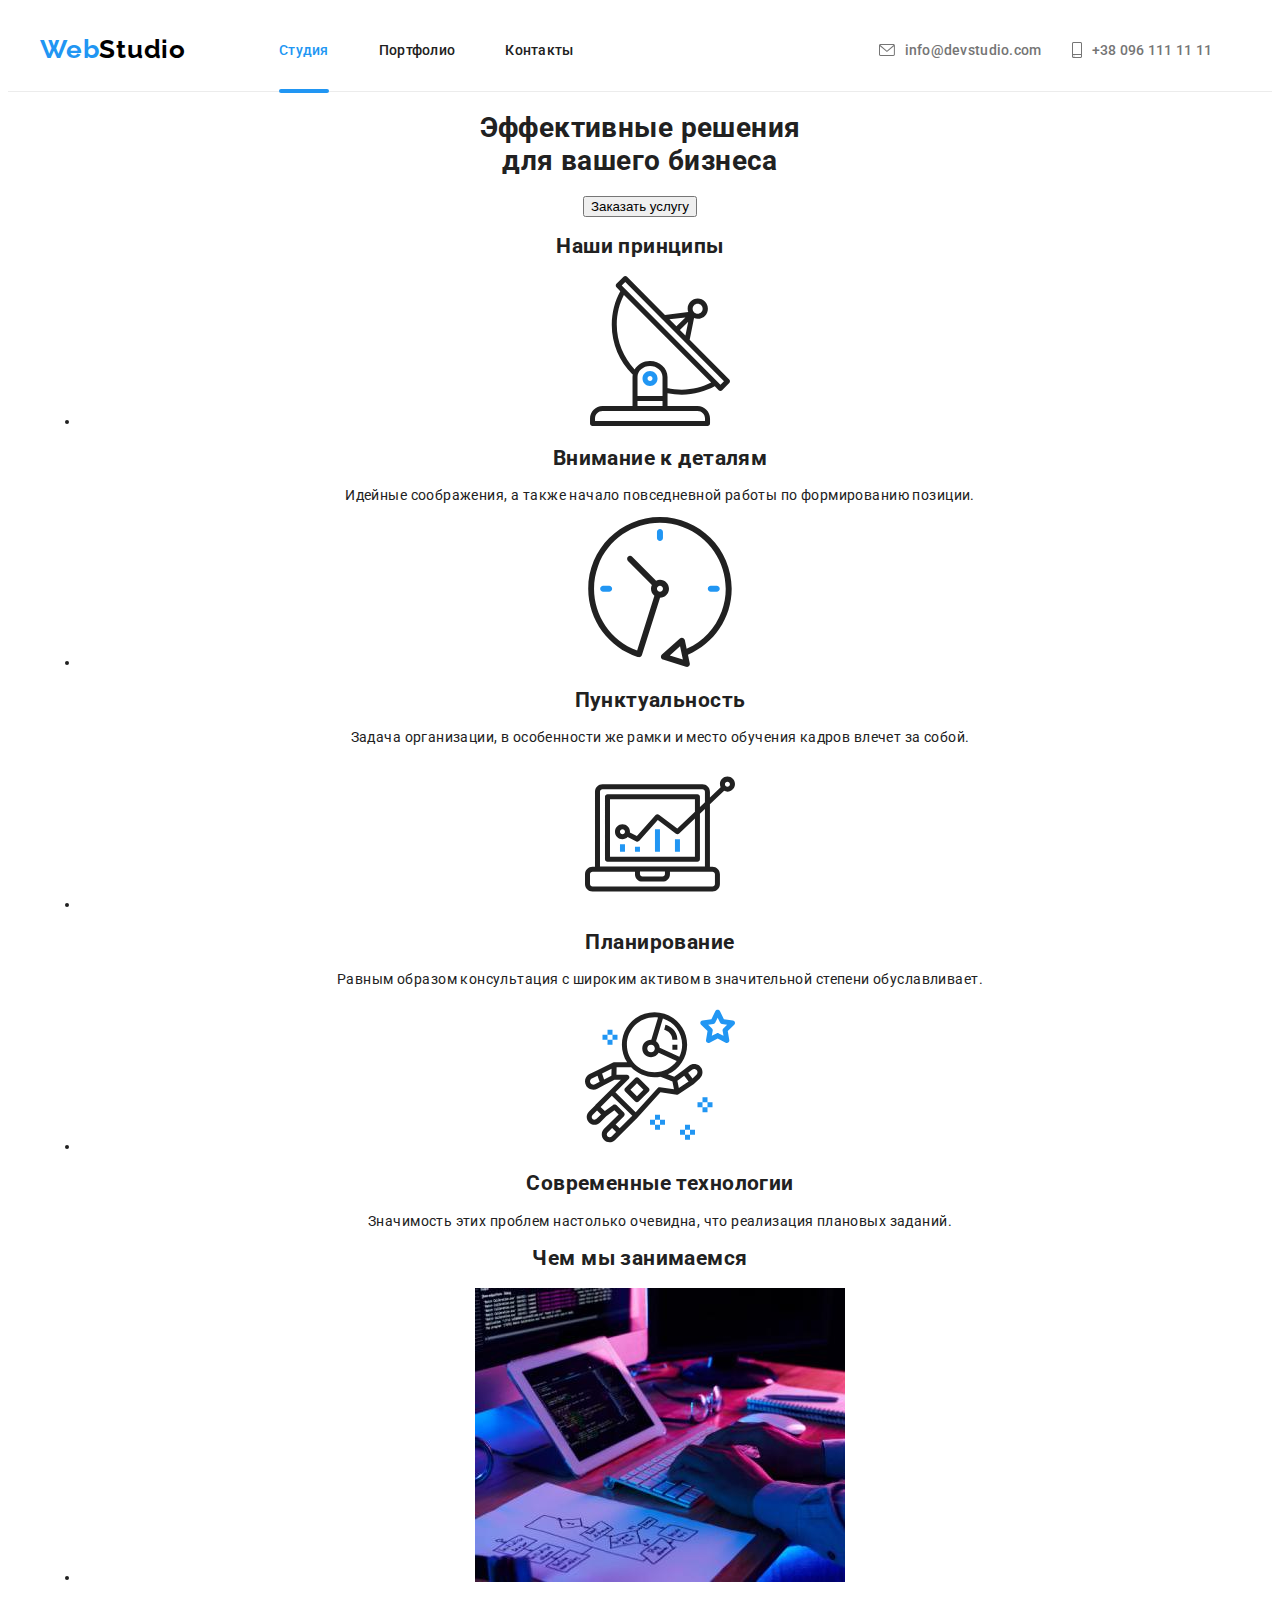
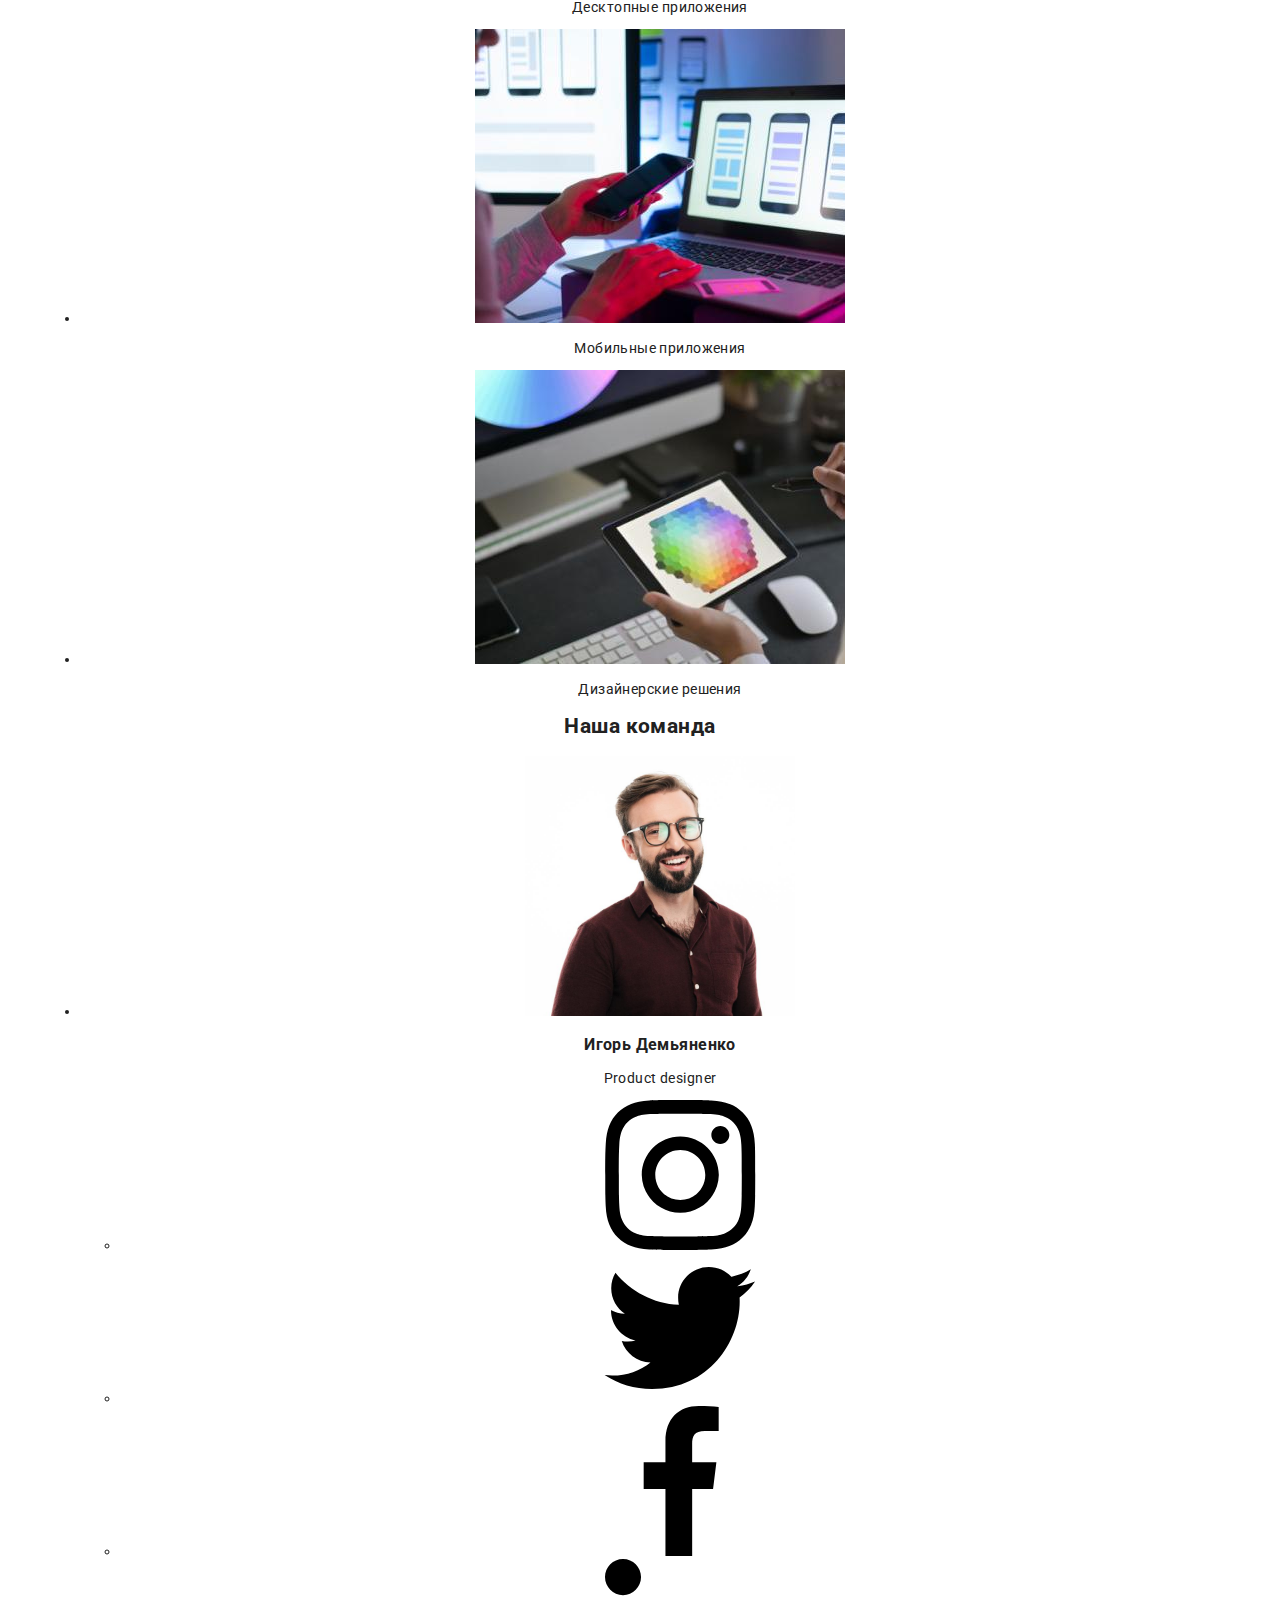
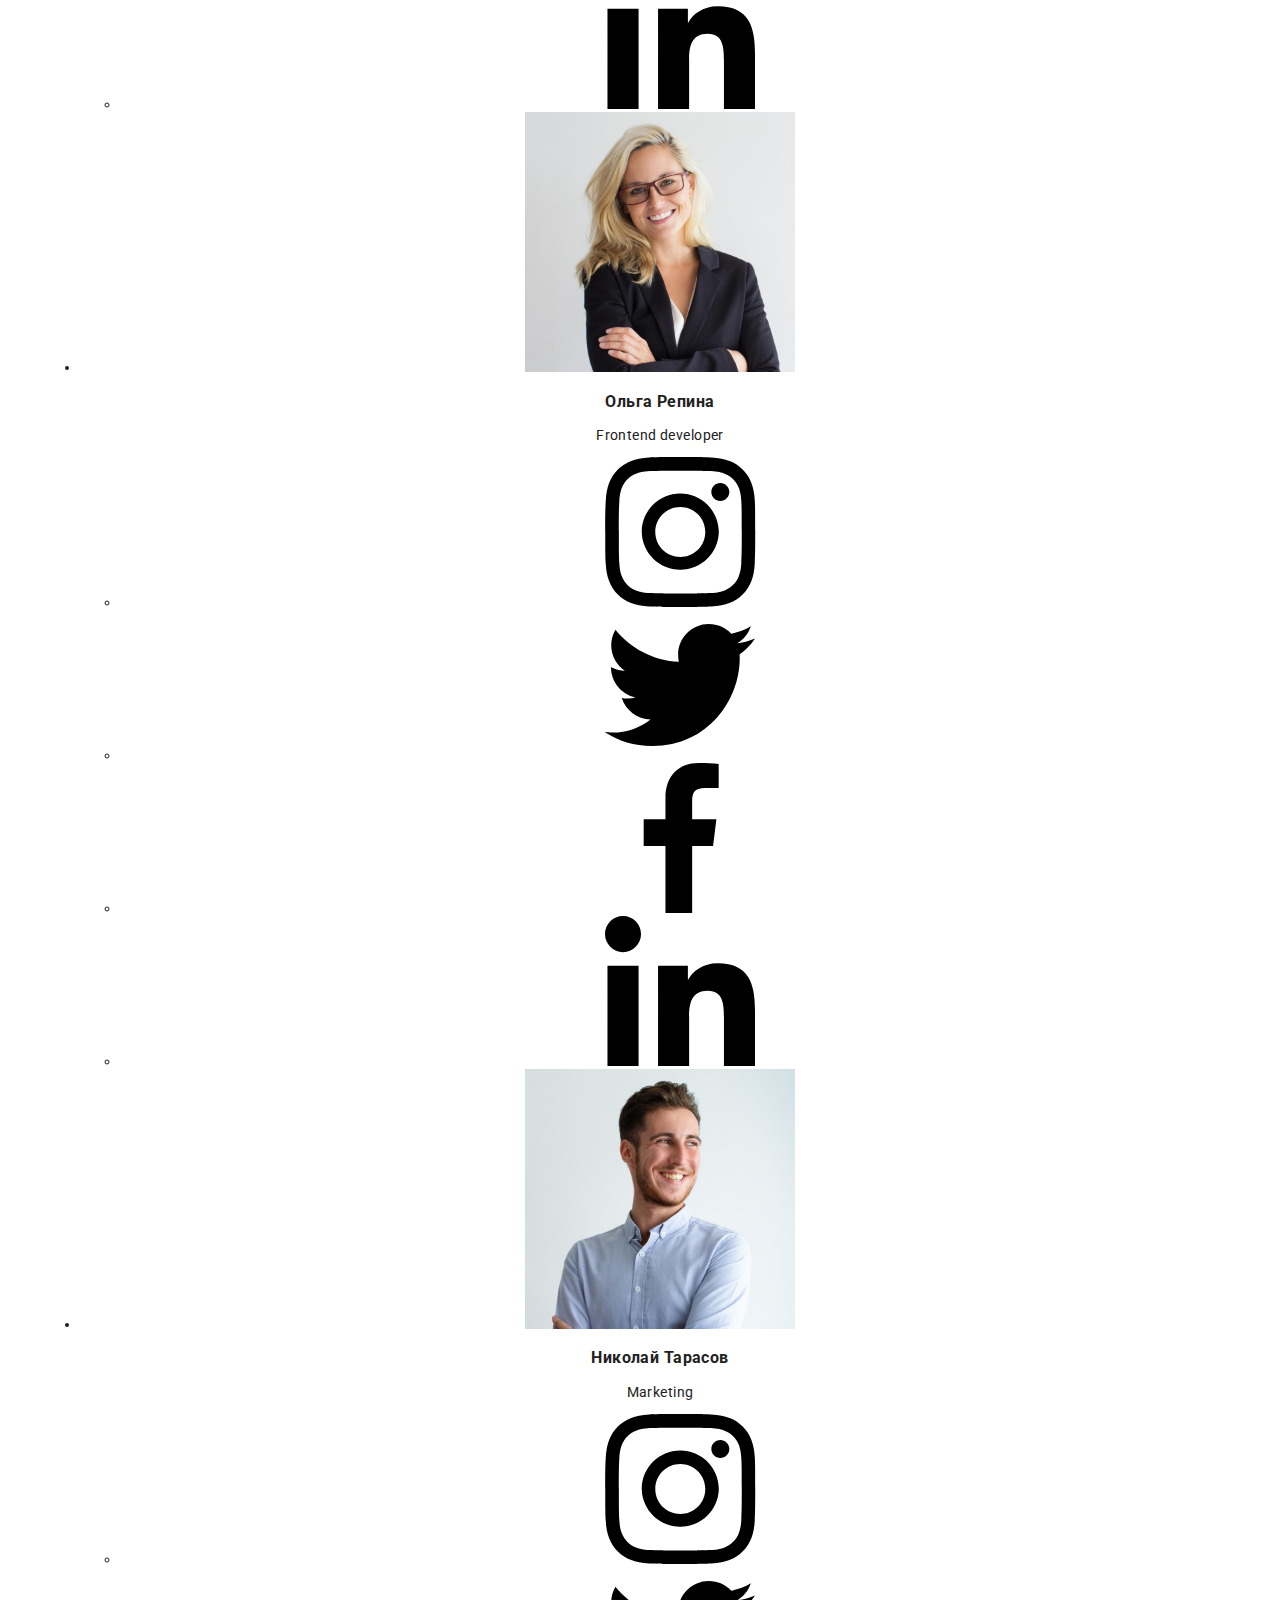
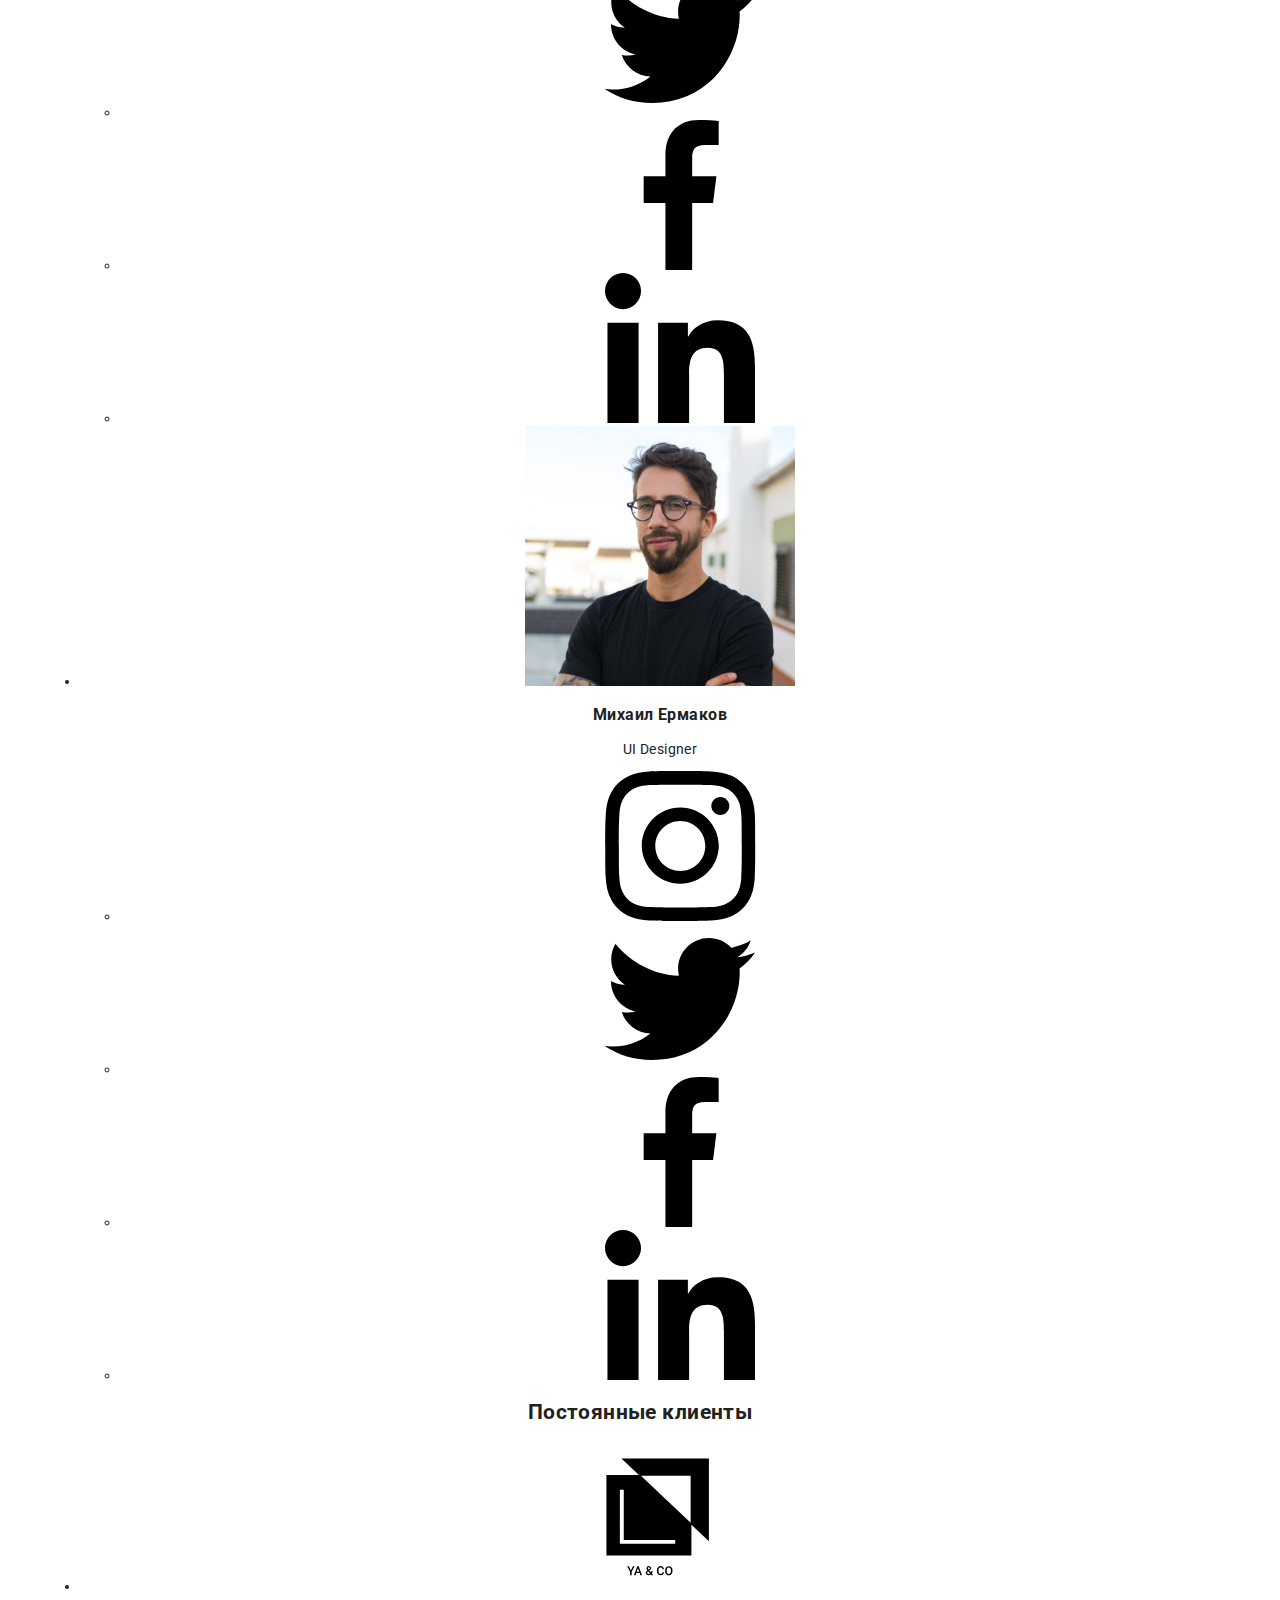
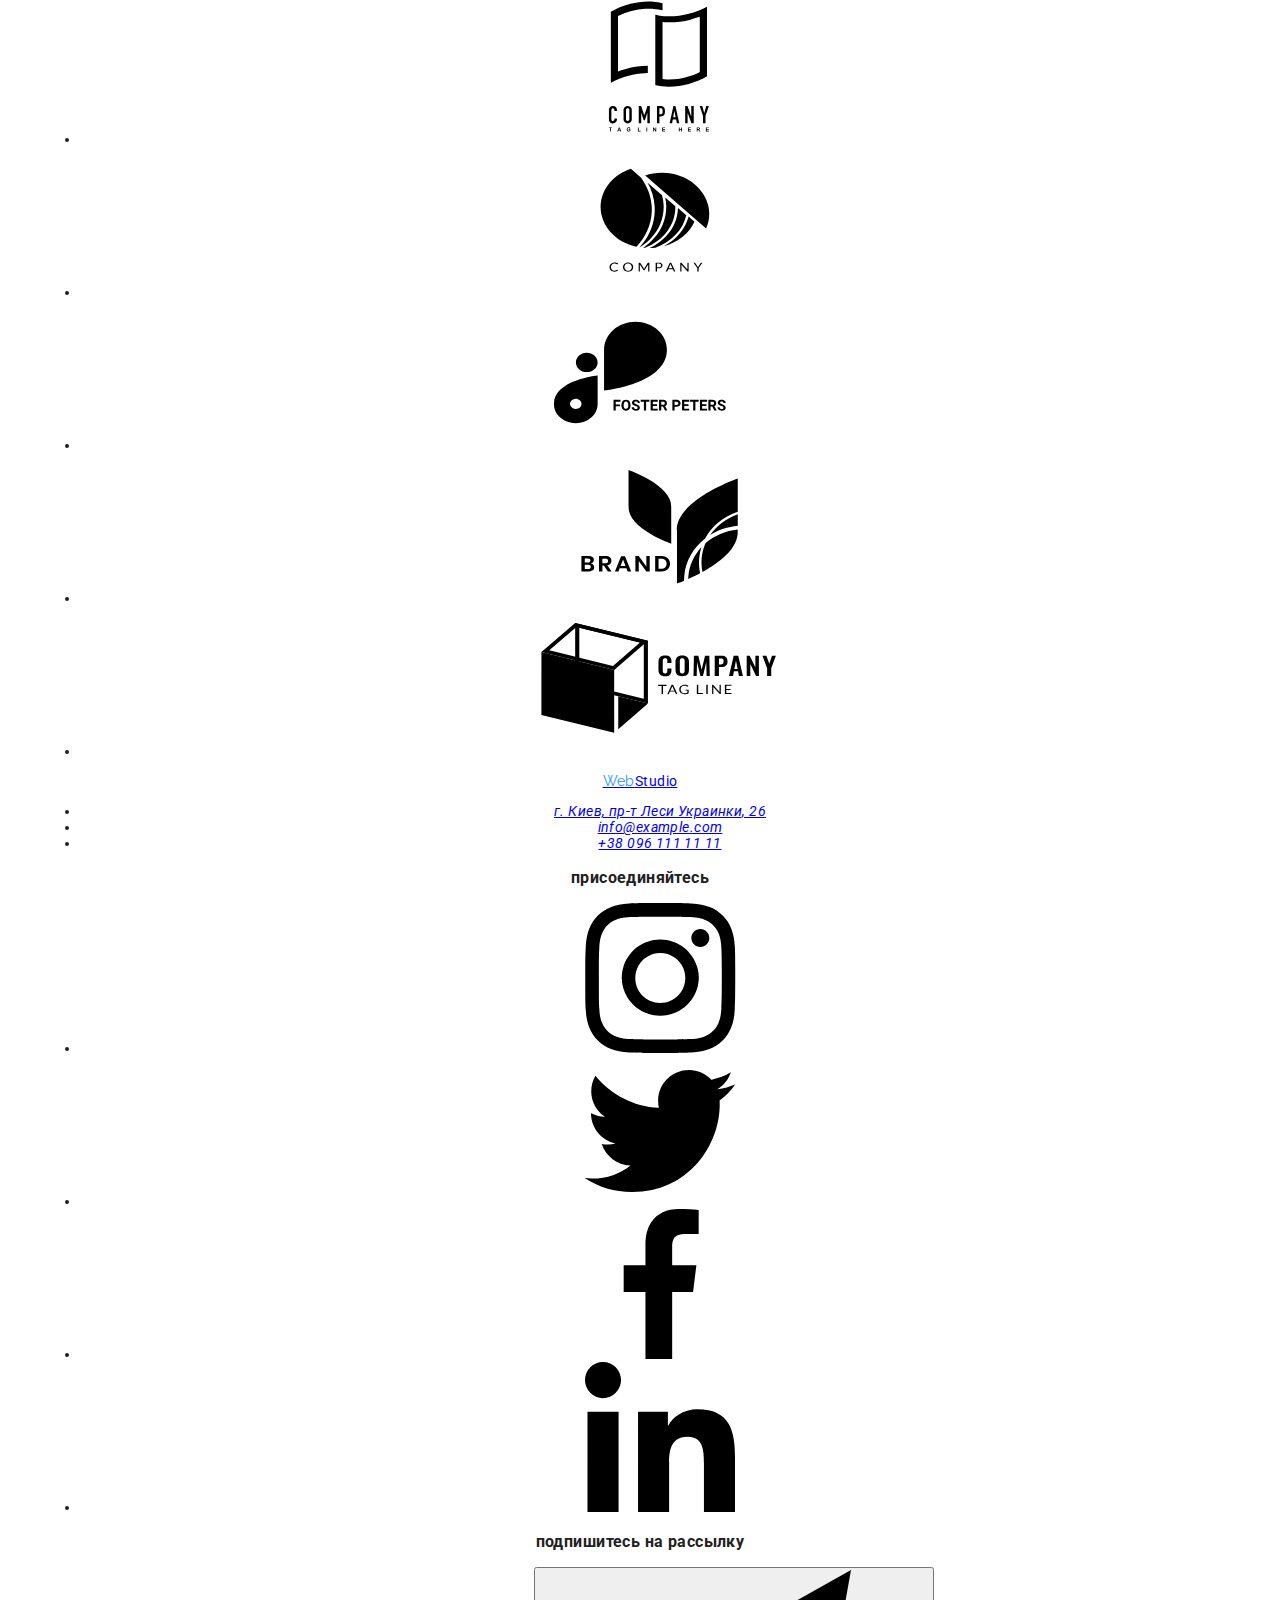
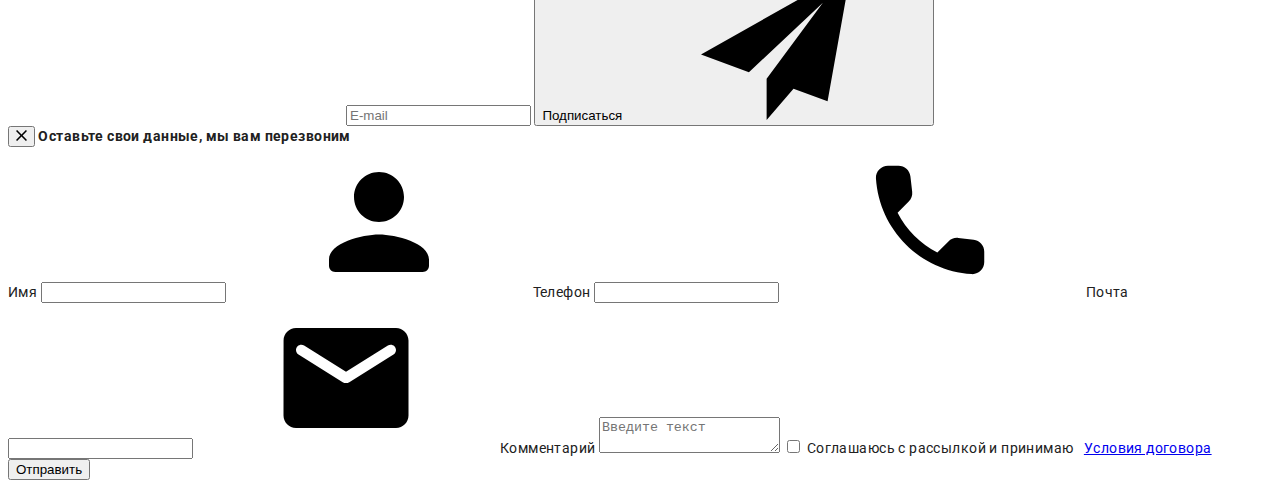
==== commit fea54a65: "Хедер адаптирован под все устройства" ====
--- a/index.html
+++ b/index.html
@@ -31,7 +31,7 @@
             </button>
             <!-- Mobile menu -->
             <div class="menu-container" id="menu-container" data-menu>
-                <nav class="navbar">
+                <nav class="main-nav">
                     <ul class="navbar-list">
                         <li class="navbar-list__item">
                             <a href="./" class="navbar-list__link navbar-list__link--current">Студия</a>
--- a/css/main.min.css
+++ b/css/main.min.css
@@ -1,2 +1,2 @@
-@-webkit-keyframes modal-appear{0%{opacity:0}100%{opacity:1}}@keyframes modal-appear{0%{opacity:0}100%{opacity:1}}body{font-family:'Roboto', sans-serif;color:#212121;font-size:14px;letter-spacing:0.03em;background-color:#fff}.container{margin-left:auto;margin-right:auto;padding-left:15px;padding-right:15px;text-align:center}@media screen and (min-width: 480px){.container{width:480px}}@media screen and (min-width: 768px){.container{width:768px}}@media screen and (min-width: 1200px){.container{width:1200px}}.header{border-bottom:1px solid #ececec}.navbar{display:-webkit-box;display:-ms-flexbox;display:flex;-webkit-box-align:center;-ms-flex-align:center;align-items:center;-webkit-box-pack:justify;-ms-flex-pack:justify;justify-content:space-between;-ms-flex-wrap:wrap;flex-wrap:wrap}.menu-button{display:-webkit-box;display:-ms-flexbox;display:flex;-webkit-box-pack:center;-ms-flex-pack:center;justify-content:center;-webkit-box-align:center;-ms-flex-align:center;align-items:center;width:40px;height:40px;padding:12px 8px;border:none;background-color:transparent;z-index:1}.menu-button .icon-cross{display:none}.menu-button.is-open .icon-cross{display:block}.menu-button.is-open .icon-menu{display:none}.menu-container{display:none;background-color:#fff;position:absolute;top:0%;left:0%;width:100%;height:100vh}.menu-container.is-open{display:-webkit-box;display:-ms-flexbox;display:flex;-webkit-box-orient:vertical;-webkit-box-direction:normal;-ms-flex-direction:column;flex-direction:column}.header__logo{font-family:'Raleway', sans-serif;font-weight:bold;font-size:26px;line-height:1.2;letter-spacing:0.03em;text-decoration:none;color:#000;padding-top:16px;padding-bottom:16px}@media screen and (min-width: 480px){.header__logo{padding-top:16px;padding-bottom:16px}}@media screen and (min-width: 768px){.header__logo{margin-top:26px;margin-bottom:26px}}.logo-first-half{font-family:'Raleway', sans-serif;color:#2196f3}.navbar-list{list-style:none;padding-left:0px}.navbar-list__item{margin-top:27px;margin-left:40px;display:-webkit-box;display:-ms-flexbox;display:flex}.navbar-list__item:last-child{margin-bottom:0}.navbar-list__link{font-weight:500;font-size:40px;line-height:1.17;letter-spacing:0.02em;color:#212121;text-decoration:none;display:-webkit-box;display:-ms-flexbox;display:flex;-webkit-transition:color 250ms cubic-bezier(0.4, 0, 0.2, 1);transition:color 250ms cubic-bezier(0.4, 0, 0.2, 1)}.navbar-list__link:hover,.navbar-list__link:focus{color:#2196f3}.navbar-list__link--current{font-weight:500;font-size:40px;line-height:1.17;letter-spacing:0.02em;color:#2196f3;text-decoration:none;position:relative}.header-contacts__mail{display:none;width:16px;height:12px;fill:#757575;margin-right:10px;-webkit-transition:fill 250ms cubic-bezier(0.4, 0, 0.2, 1);transition:fill 250ms cubic-bezier(0.4, 0, 0.2, 1)}.header-contacts__link:hover .header-contacts__mail,.header-contacts__link:focus .header-contacts__mail{fill:#2196f3}.header-contacts__phone{display:none;width:10px;height:16px;fill:#757575;margin-right:10px;-webkit-transition:fill 250ms cubic-bezier(0.4, 0, 0.2, 1);transition:fill 250ms cubic-bezier(0.4, 0, 0.2, 1)}.header-contacts__link:hover .header-contacts__phone,.header-contacts__link:focus .header-contacts__phone{fill:#2196f3}.header-contacts{display:-webkit-box;display:-ms-flexbox;display:flex;-webkit-box-orient:vertical;-webkit-box-direction:reverse;-ms-flex-direction:column-reverse;flex-direction:column-reverse;text-align:left;list-style:none;padding:0px;margin-top:302px}.header-contacts__item{display:inline-block;margin-left:40px;margin-bottom:32px}.header-contacts__item:first-child{margin-bottom:0}.header-contacts__link{display:block;font-family:'Roboto', sans-serif;font-style:normal;font-weight:500;font-size:34px;line-height:40px;letter-spacing:0.02em;color:#2196f3;text-decoration:none;-webkit-box-align:center;-ms-flex-align:center;align-items:center;-webkit-transition:color 250ms cubic-bezier(0.4, 0, 0.2, 1);transition:color 250ms cubic-bezier(0.4, 0, 0.2, 1)}.header-contacts__link:hover,.header-contacts__link:focus{color:#2196f3}.menu-mail-link{font-style:normal;font-weight:500;font-size:24px;line-height:28px;letter-spacing:0.02em;color:#757575}.menu-contacts{list-style:none;display:-webkit-box;display:-ms-flexbox;display:flex;-webkit-box-pack:left;-ms-flex-pack:left;justify-content:left;margin:64px 0px 0px 30px;padding:0px}.menu-contacts__item{border-right:1px solid rgba(33,33,33,0.2)}.menu-contacts__item:last-child{border:hidden}.menu-contacts__link{padding:10px;margin:0px;color:#2196f3;text-decoration:none;font-style:normal;font-weight:500;font-size:18px;line-height:1.2;letter-spacing:0.02em}
+@-webkit-keyframes modal-appear{0%{opacity:0}100%{opacity:1}}@keyframes modal-appear{0%{opacity:0}100%{opacity:1}}body{font-family:'Roboto', sans-serif;color:#212121;font-size:14px;letter-spacing:0.03em;background-color:#fff}.container{margin-left:auto;margin-right:auto;padding-left:15px;padding-right:15px;text-align:center}@media screen and (min-width: 480px){.container{width:480px}}@media screen and (min-width: 768px){.container{width:768px}}@media screen and (min-width: 1200px){.container{width:1200px}}.header{border-bottom:1px solid #ececec;position:relative}.container.navbar{display:-webkit-box;display:-ms-flexbox;display:flex;-webkit-box-align:center;-ms-flex-align:center;align-items:center;-ms-flex-wrap:wrap;flex-wrap:wrap;-webkit-box-pack:justify;-ms-flex-pack:justify;justify-content:space-between}@media screen and (min-width: 768px){.container.navbar{-ms-flex-wrap:nowrap;flex-wrap:nowrap;-webkit-box-pack:start;-ms-flex-pack:start;justify-content:flex-start;-webkit-box-align:center;-ms-flex-align:center;align-items:center}}.menu-button{display:-webkit-box;display:-ms-flexbox;display:flex;-webkit-box-pack:center;-ms-flex-pack:center;justify-content:center;-webkit-box-align:center;-ms-flex-align:center;align-items:center;width:40px;height:40px;padding:12px 8px;border:none;background-color:transparent;z-index:1}@media screen and (min-width: 768px){.menu-button{display:none}}.menu-button .icon-cross{display:none}.menu-button.is-open .icon-cross{display:block}.menu-button.is-open .icon-menu{display:none}.menu-container{display:none;position:absolute;top:0%;left:0%;background-color:#fff}.menu-container.is-open{display:-webkit-box;display:-ms-flexbox;display:flex;-webkit-box-orient:vertical;-webkit-box-direction:normal;-ms-flex-direction:column;flex-direction:column;width:100%;height:100vh}@media screen and (min-width: 768px){.menu-container{display:-webkit-box;display:-ms-flexbox;display:flex;position:static;height:-webkit-fit-content;height:-moz-fit-content;height:fit-content}}.header__logo{font-family:'Raleway', sans-serif;font-weight:bold;font-size:26px;line-height:1.2;letter-spacing:0.03em;text-decoration:none;color:#000;padding-top:16px;padding-bottom:16px}@media screen and (min-width: 480px){.header__logo{padding-top:16px;padding-bottom:16px}}@media screen and (min-width: 768px){.header__logo{font-size:24px;margin-top:26px;margin-bottom:26px;padding:0}}@media screen and (min-width: 1200px){.header__logo{font-size:26px;line-height:1.2}}.logo-first-half{font-family:'Raleway', sans-serif;color:#2196f3}.main-nav{display:-webkit-box;display:-ms-flexbox;display:flex;-webkit-box-align:center;-ms-flex-align:center;align-items:center}@media screen and (max-width: 768px){.main-nav{margin-top:48px;margin-left:40px}}@media screen and (min-width: 1200px){.main-nav{margin-left:93px}}.navbar-list{list-style:none;padding-left:0px}@media screen and (min-width: 768px){.navbar-list{display:-webkit-box;display:-ms-flexbox;display:flex;-webkit-box-align:center;-ms-flex-align:center;align-items:center;margin-left:88px}}@media screen and (min-width: 1200px){.navbar-list{margin-left:0}}@media screen and (max-width: 767px){.navbar-list__item{margin-bottom:32px}}@media screen and (min-width: 768px){.navbar-list__item{margin-right:50px}}.navbar-list__item:last-child{margin-bottom:0;margin-right:0}.navbar-list__link{font-weight:500;font-size:40px;line-height:1.17;letter-spacing:0.02em;color:#212121;text-decoration:none;display:-webkit-box;display:-ms-flexbox;display:flex;-webkit-transition:color 250ms cubic-bezier(0.4, 0, 0.2, 1);transition:color 250ms cubic-bezier(0.4, 0, 0.2, 1)}.navbar-list__link:hover,.navbar-list__link:focus{color:#2196f3}@media screen and (min-width: 768px){.navbar-list__link{font-style:normal;font-weight:500;font-size:14px;line-height:1.15;letter-spacing:0.02em}}.navbar-list__link--current{font-weight:500;font-size:40px;line-height:1.17;letter-spacing:0.02em;color:#2196f3;text-decoration:none;position:relative}@media screen and (min-width: 768px){.navbar-list__link--current{font-style:normal;font-weight:500;font-size:14px;line-height:1.15;letter-spacing:0.02em}}.navbar-list__link--current::after{content:'';height:4px;width:100%;background-color:#2196f3;position:absolute;top:47px;border-radius:2px}@media screen and (max-width: 768px){.navbar-list__link--current::after{width:0%}}.header-contacts__mail{display:none;width:16px;height:12px;fill:#757575;margin-right:10px;-webkit-transition:fill 250ms cubic-bezier(0.4, 0, 0.2, 1);transition:fill 250ms cubic-bezier(0.4, 0, 0.2, 1)}.header-contacts__link:hover .header-contacts__mail,.header-contacts__link:focus .header-contacts__mail{fill:#2196f3}@media screen and (min-width: 768px){.header-contacts__mail{display:inline-block}}.header-contacts__phone{display:none;width:10px;height:16px;fill:#757575;margin-right:10px;-webkit-transition:fill 250ms cubic-bezier(0.4, 0, 0.2, 1);transition:fill 250ms cubic-bezier(0.4, 0, 0.2, 1)}.header-contacts__link:hover .header-contacts__phone,.header-contacts__link:focus .header-contacts__phone{fill:#2196f3}@media screen and (min-width: 768px){.header-contacts__phone{display:inline-block}}.header-contacts{text-align:left;list-style:none;padding:0px}@media screen and (max-width: 480px){.header-contacts{display:-webkit-box;display:-ms-flexbox;display:flex;-webkit-box-orient:vertical;-webkit-box-direction:reverse;-ms-flex-direction:column-reverse;flex-direction:column-reverse;margin-top:302px;margin-bottom:0}}@media screen and (min-width: 480px){.header-contacts{display:-webkit-box;display:-ms-flexbox;display:flex;-webkit-box-orient:vertical;-webkit-box-direction:reverse;-ms-flex-direction:column-reverse;flex-direction:column-reverse;margin-top:302px}}@media screen and (min-width: 768px){.header-contacts{display:-webkit-box;display:-ms-flexbox;display:flex;-webkit-box-orient:vertical;-webkit-box-direction:normal;-ms-flex-direction:column;flex-direction:column;-webkit-box-pack:center;-ms-flex-pack:center;justify-content:center;margin:0}}@media screen and (min-width: 1200px){.header-contacts{-webkit-box-orient:horizontal;-webkit-box-direction:normal;-ms-flex-direction:row;flex-direction:row;-webkit-box-align:center;-ms-flex-align:center;align-items:center;margin-left:305px}}@media screen and (max-width: 479px){.header-contacts__item{margin-left:40px;margin-bottom:32px}}@media screen and (min-width: 480px){.header-contacts__item{margin-left:40px;margin-bottom:32px}}@media screen and (min-width: 768px){.header-contacts__item{margin-bottom:0px;margin-left:84px}}@media screen and (min-width: 1200px){.header-contacts__item{margin-left:0;margin-right:30px}}@media screen and (min-width: 768px){.header-contacts__item:last-child{margin-top:10px}}@media screen and (min-width: 1200px){.header-contacts__item:last-child{margin-top:0px;margin-right:0px}}@media screen and (min-width: 480px){.header-contacts__item:first-child{margin-bottom:0}}.header-contacts__link{display:block;font-family:'Roboto', sans-serif;font-style:normal;font-weight:500;font-size:34px;line-height:40px;letter-spacing:0.02em;color:#2196f3;text-decoration:none;-webkit-box-align:center;-ms-flex-align:center;align-items:center;-webkit-transition:color 250ms cubic-bezier(0.4, 0, 0.2, 1);transition:color 250ms cubic-bezier(0.4, 0, 0.2, 1)}.header-contacts__link:hover,.header-contacts__link:focus{color:#2196f3}@media screen and (min-width: 768px){.header-contacts__link{display:-webkit-box;display:-ms-flexbox;display:flex;font-style:normal;font-weight:500;font-size:12px;line-height:14px;letter-spacing:0.02em;color:#757575}}@media screen and (min-width: 1200px){.header-contacts__link{font-size:14px}}.menu-mail-link{font-style:normal;font-weight:500;font-size:24px;line-height:28px;letter-spacing:0.02em;color:#757575}@media screen and (min-width: 768px){.menu-mail-link{font-style:normal;font-weight:500;font-size:12px;line-height:14px;letter-spacing:0.02em}}@media screen and (min-width: 1200px){.menu-mail-link{font-size:14px}}.menu-contacts{list-style:none;display:-webkit-box;display:-ms-flexbox;display:flex;-webkit-box-pack:left;-ms-flex-pack:left;justify-content:left;margin:64px 0px 48px 30px;padding:0px}@media screen and (min-width: 768px){.menu-contacts{display:none}}.menu-contacts__item{border-right:1px solid rgba(33,33,33,0.2)}.menu-contacts__item:last-child{border:hidden}.menu-contacts__link{padding:10px;margin:0px;color:#2196f3;text-decoration:none;font-style:normal;font-weight:500;font-size:18px;line-height:1.2;letter-spacing:0.02em}
 /*# sourceMappingURL=main.min.css.map */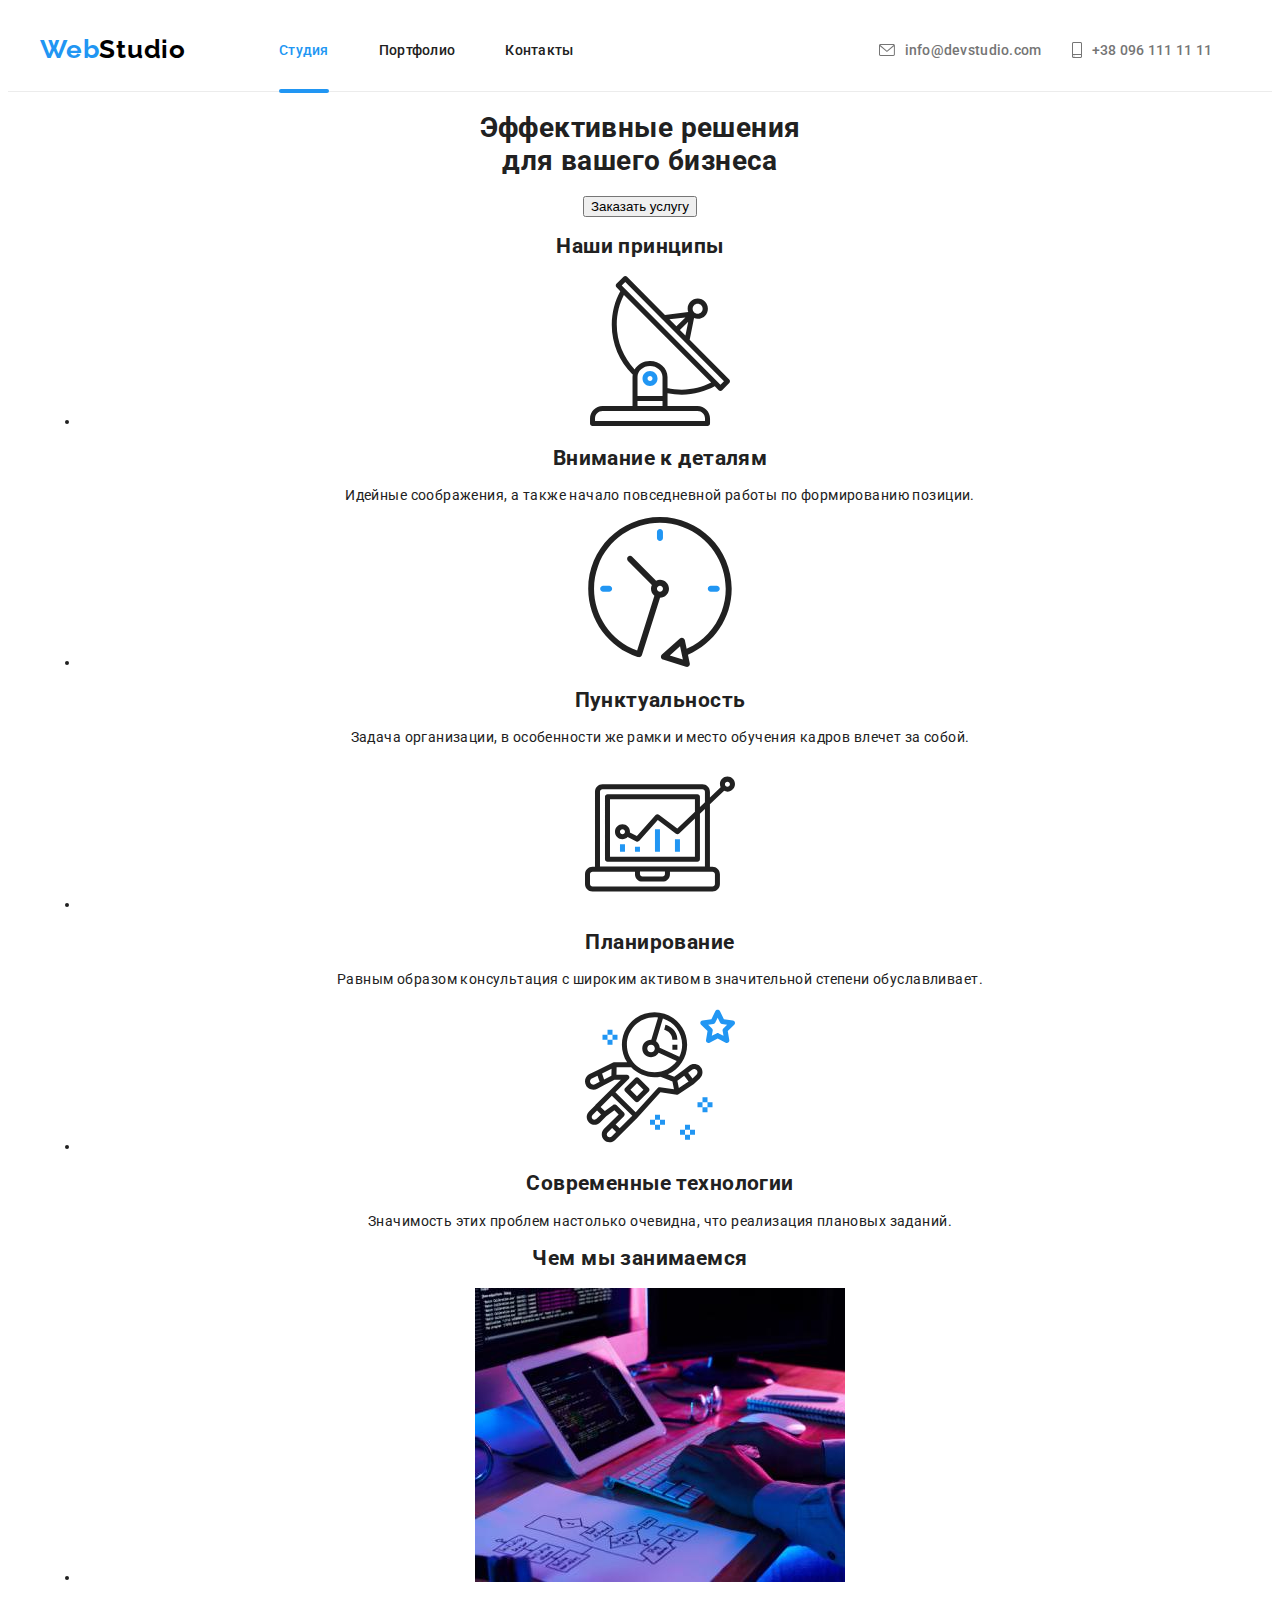
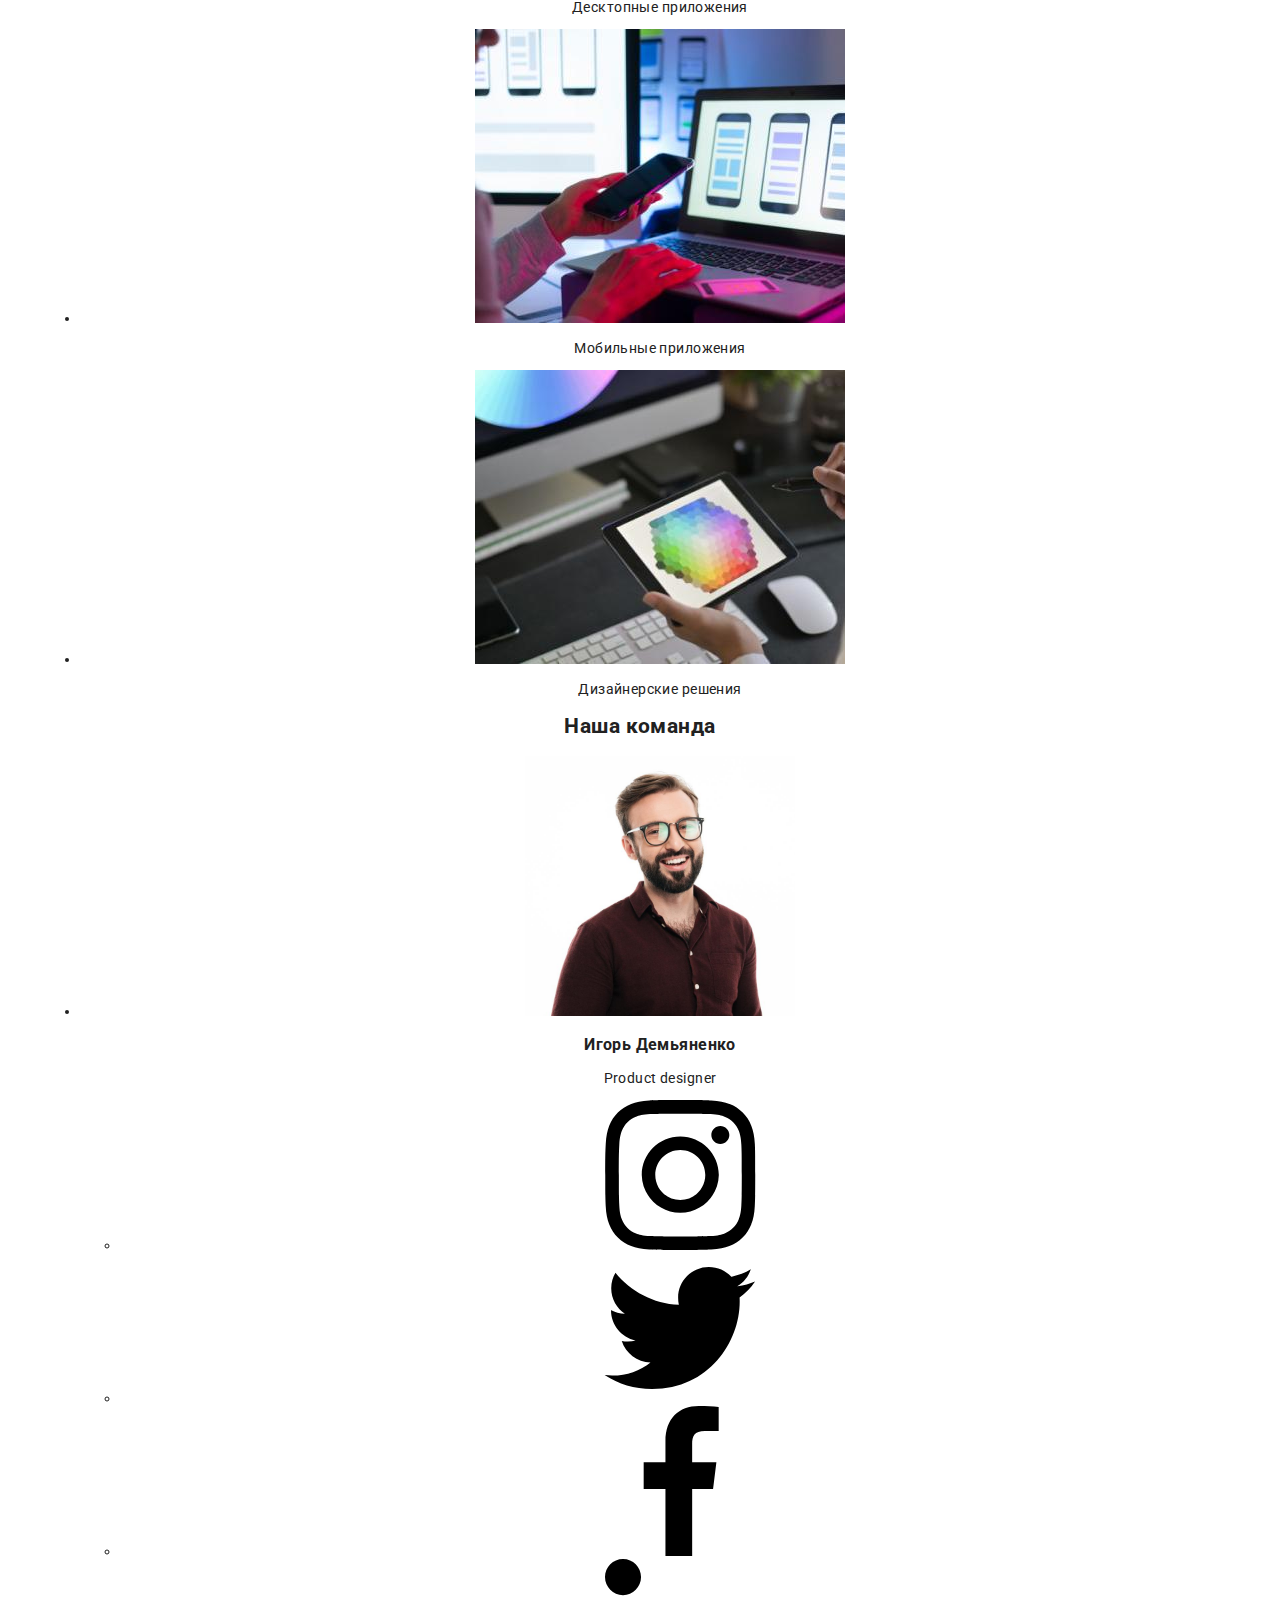
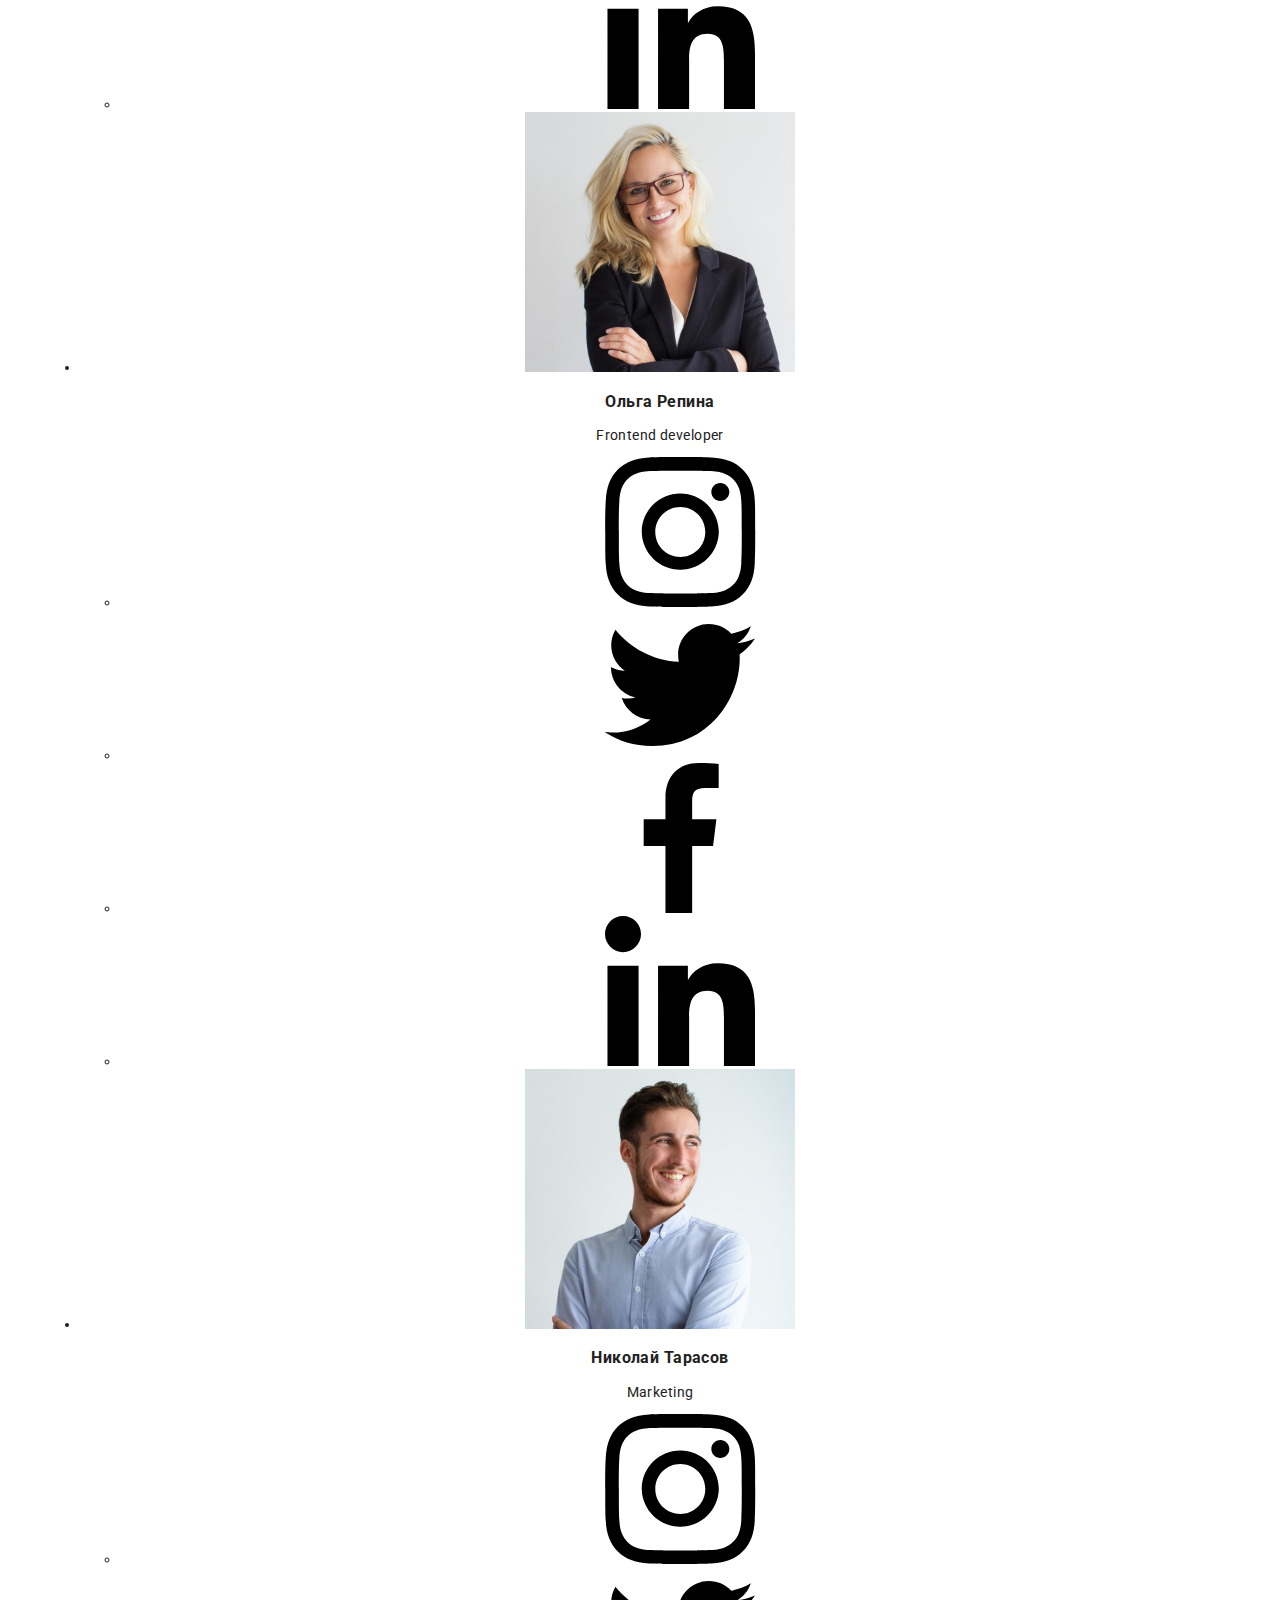
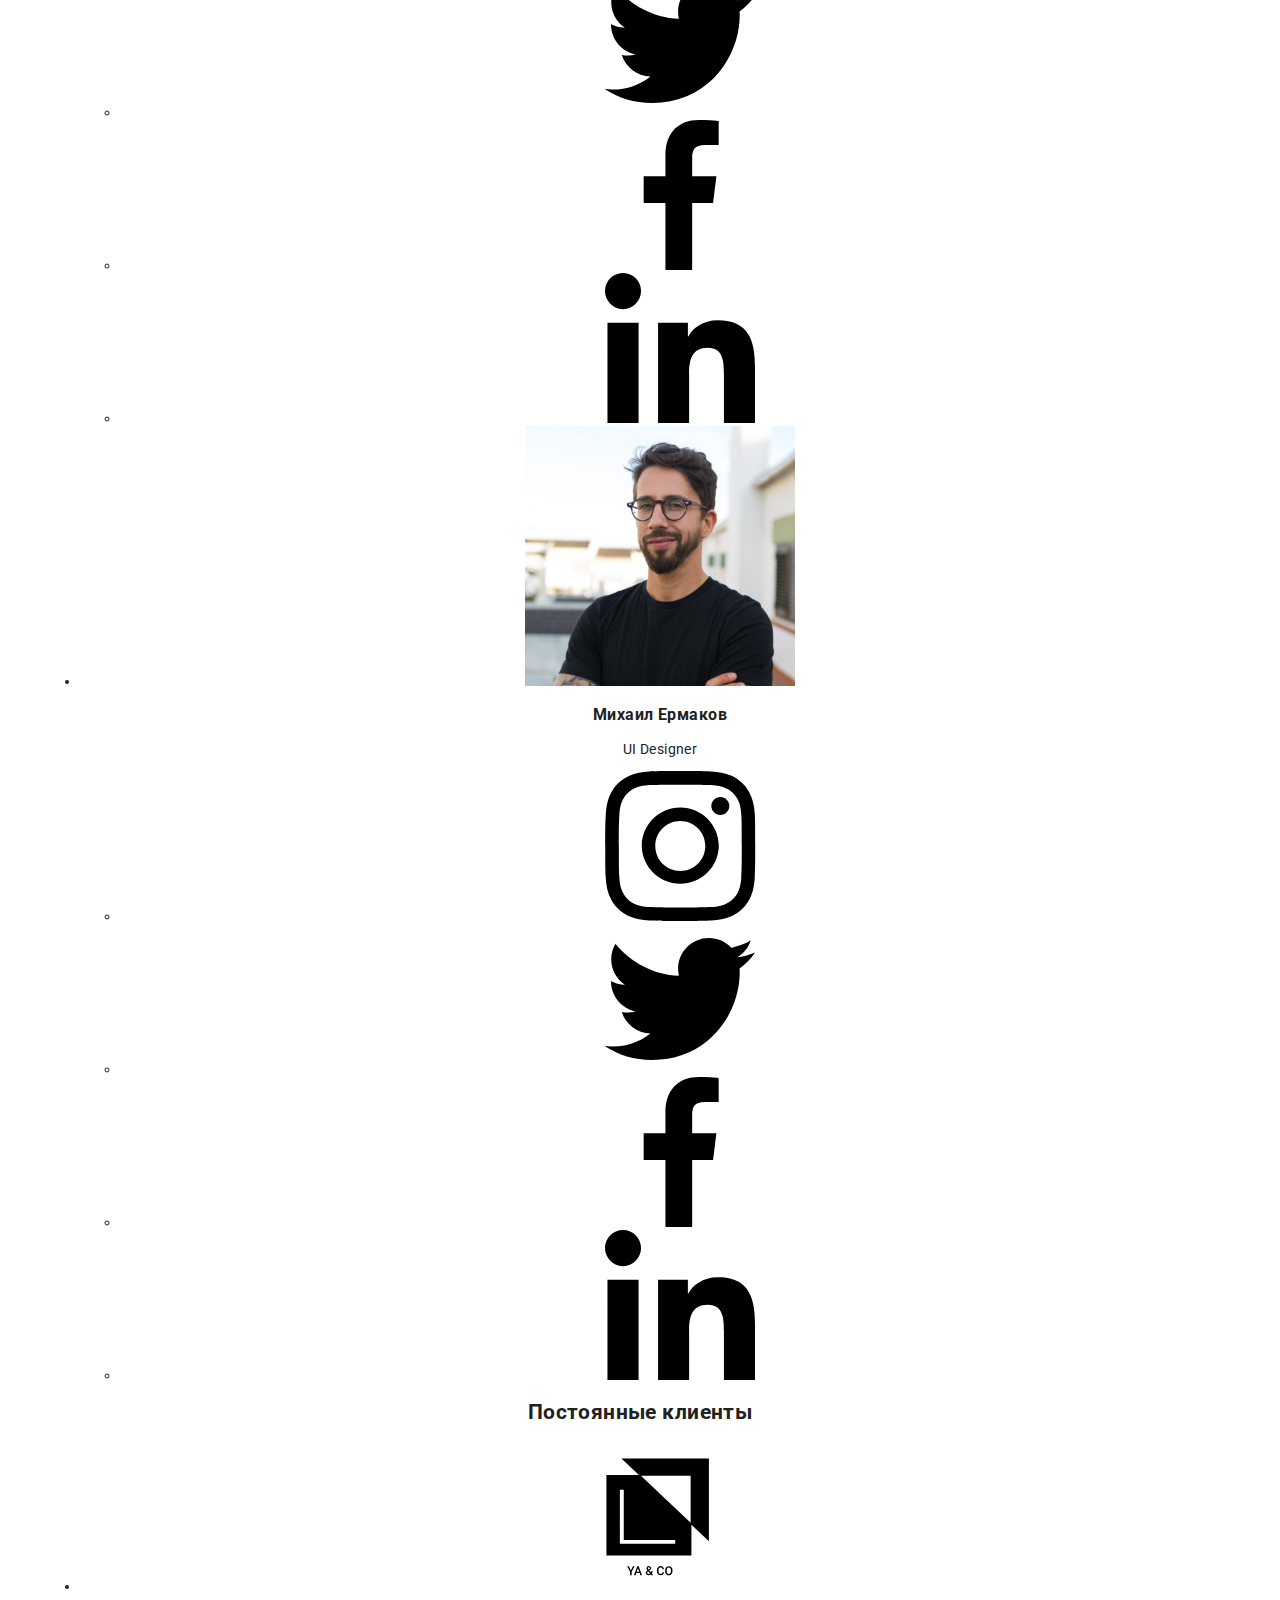
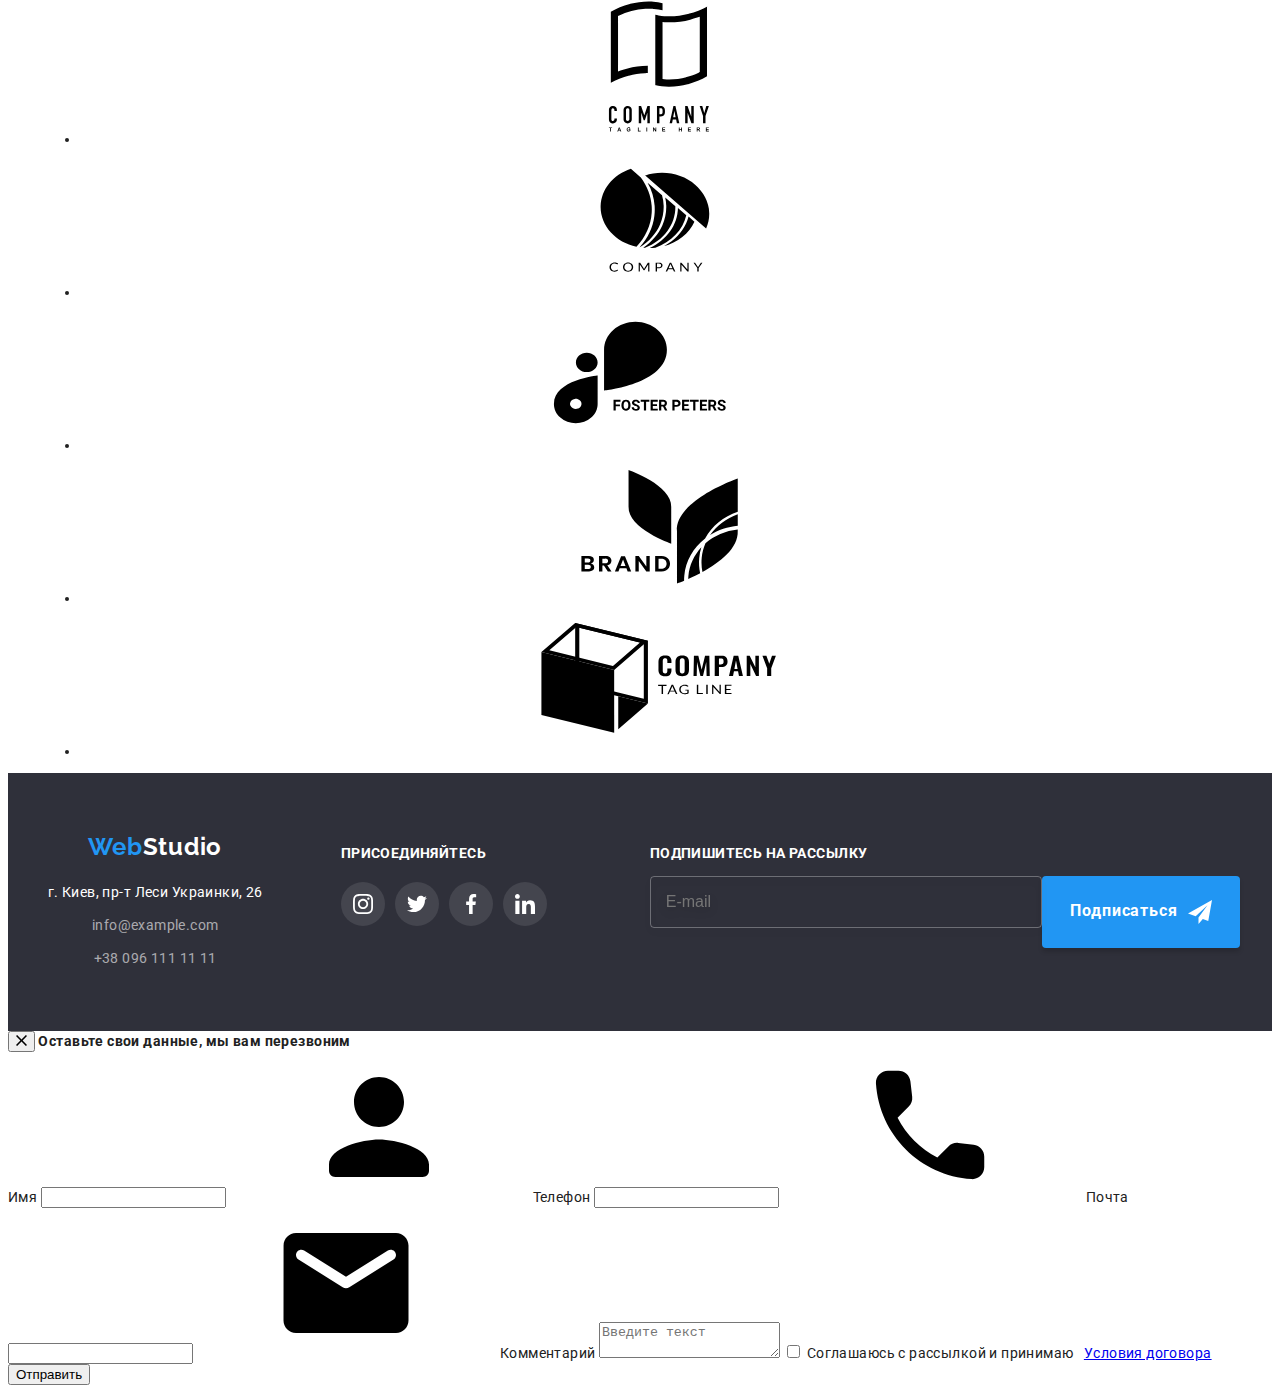
==== commit b31f9a27: "Адаптирован футер для мобилок" ====
--- a/index.html
+++ b/index.html
@@ -373,14 +373,14 @@
             <div>
             <a href="./" class="footer__logo"><span class="logo-first-half">Web</span>Studio</a>
             <address class="address">
-                <ul class="address__links">
-                    <li>
+                <ul class="address-links">
+                    <li class="address-links__item">
                         <a href="https://goo.gl/maps/upg2X7vJhhXh7Hix6" class="address__link"><span class="address__physical">г. Киев, пр-т Леси Украинки, 26</span></a>
                     </li>
-                    <li>
+                    <li class="address-links__item">
                         <a href="mailto:info@devstudio.com" class="address__link">info@example.com</a>
                     </li>
-                    <li>
+                    <li class="address-links__item">
                         <a href="tel:+380961111111" class="address__link">+38 096 111 11 11</a>
                     </li>
                 </ul>
--- a/css/main.min.css
+++ b/css/main.min.css
@@ -1,2 +1,2 @@
-@-webkit-keyframes modal-appear{0%{opacity:0}100%{opacity:1}}@keyframes modal-appear{0%{opacity:0}100%{opacity:1}}body{font-family:'Roboto', sans-serif;color:#212121;font-size:14px;letter-spacing:0.03em;background-color:#fff}.container{margin-left:auto;margin-right:auto;padding-left:15px;padding-right:15px;text-align:center}@media screen and (min-width: 480px){.container{width:480px}}@media screen and (min-width: 768px){.container{width:768px}}@media screen and (min-width: 1200px){.container{width:1200px}}.header{border-bottom:1px solid #ececec;position:relative}.container.navbar{display:-webkit-box;display:-ms-flexbox;display:flex;-webkit-box-align:center;-ms-flex-align:center;align-items:center;-ms-flex-wrap:wrap;flex-wrap:wrap;-webkit-box-pack:justify;-ms-flex-pack:justify;justify-content:space-between}@media screen and (min-width: 768px){.container.navbar{-ms-flex-wrap:nowrap;flex-wrap:nowrap;-webkit-box-pack:start;-ms-flex-pack:start;justify-content:flex-start;-webkit-box-align:center;-ms-flex-align:center;align-items:center}}.menu-button{display:-webkit-box;display:-ms-flexbox;display:flex;-webkit-box-pack:center;-ms-flex-pack:center;justify-content:center;-webkit-box-align:center;-ms-flex-align:center;align-items:center;width:40px;height:40px;padding:12px 8px;border:none;background-color:transparent;z-index:1}@media screen and (min-width: 768px){.menu-button{display:none}}.menu-button .icon-cross{display:none}.menu-button.is-open .icon-cross{display:block}.menu-button.is-open .icon-menu{display:none}.menu-container{display:none;position:absolute;top:0%;left:0%;background-color:#fff}.menu-container.is-open{display:-webkit-box;display:-ms-flexbox;display:flex;-webkit-box-orient:vertical;-webkit-box-direction:normal;-ms-flex-direction:column;flex-direction:column;width:100%;height:100vh}@media screen and (min-width: 768px){.menu-container{display:-webkit-box;display:-ms-flexbox;display:flex;position:static;height:-webkit-fit-content;height:-moz-fit-content;height:fit-content}}.header__logo{font-family:'Raleway', sans-serif;font-weight:bold;font-size:26px;line-height:1.2;letter-spacing:0.03em;text-decoration:none;color:#000;padding-top:16px;padding-bottom:16px}@media screen and (min-width: 480px){.header__logo{padding-top:16px;padding-bottom:16px}}@media screen and (min-width: 768px){.header__logo{font-size:24px;margin-top:26px;margin-bottom:26px;padding:0}}@media screen and (min-width: 1200px){.header__logo{font-size:26px;line-height:1.2}}.logo-first-half{font-family:'Raleway', sans-serif;color:#2196f3}.main-nav{display:-webkit-box;display:-ms-flexbox;display:flex;-webkit-box-align:center;-ms-flex-align:center;align-items:center}@media screen and (max-width: 768px){.main-nav{margin-top:48px;margin-left:40px}}@media screen and (min-width: 1200px){.main-nav{margin-left:93px}}.navbar-list{list-style:none;padding-left:0px}@media screen and (min-width: 768px){.navbar-list{display:-webkit-box;display:-ms-flexbox;display:flex;-webkit-box-align:center;-ms-flex-align:center;align-items:center;margin-left:88px}}@media screen and (min-width: 1200px){.navbar-list{margin-left:0}}@media screen and (max-width: 767px){.navbar-list__item{margin-bottom:32px}}@media screen and (min-width: 768px){.navbar-list__item{margin-right:50px}}.navbar-list__item:last-child{margin-bottom:0;margin-right:0}.navbar-list__link{font-weight:500;font-size:40px;line-height:1.17;letter-spacing:0.02em;color:#212121;text-decoration:none;display:-webkit-box;display:-ms-flexbox;display:flex;-webkit-transition:color 250ms cubic-bezier(0.4, 0, 0.2, 1);transition:color 250ms cubic-bezier(0.4, 0, 0.2, 1)}.navbar-list__link:hover,.navbar-list__link:focus{color:#2196f3}@media screen and (min-width: 768px){.navbar-list__link{font-style:normal;font-weight:500;font-size:14px;line-height:1.15;letter-spacing:0.02em}}.navbar-list__link--current{font-weight:500;font-size:40px;line-height:1.17;letter-spacing:0.02em;color:#2196f3;text-decoration:none;position:relative}@media screen and (min-width: 768px){.navbar-list__link--current{font-style:normal;font-weight:500;font-size:14px;line-height:1.15;letter-spacing:0.02em}}.navbar-list__link--current::after{content:'';height:4px;width:100%;background-color:#2196f3;position:absolute;top:47px;border-radius:2px}@media screen and (max-width: 768px){.navbar-list__link--current::after{width:0%}}.header-contacts__mail{display:none;width:16px;height:12px;fill:#757575;margin-right:10px;-webkit-transition:fill 250ms cubic-bezier(0.4, 0, 0.2, 1);transition:fill 250ms cubic-bezier(0.4, 0, 0.2, 1)}.header-contacts__link:hover .header-contacts__mail,.header-contacts__link:focus .header-contacts__mail{fill:#2196f3}@media screen and (min-width: 768px){.header-contacts__mail{display:inline-block}}.header-contacts__phone{display:none;width:10px;height:16px;fill:#757575;margin-right:10px;-webkit-transition:fill 250ms cubic-bezier(0.4, 0, 0.2, 1);transition:fill 250ms cubic-bezier(0.4, 0, 0.2, 1)}.header-contacts__link:hover .header-contacts__phone,.header-contacts__link:focus .header-contacts__phone{fill:#2196f3}@media screen and (min-width: 768px){.header-contacts__phone{display:inline-block}}.header-contacts{text-align:left;list-style:none;padding:0px}@media screen and (max-width: 480px){.header-contacts{display:-webkit-box;display:-ms-flexbox;display:flex;-webkit-box-orient:vertical;-webkit-box-direction:reverse;-ms-flex-direction:column-reverse;flex-direction:column-reverse;margin-top:302px;margin-bottom:0}}@media screen and (min-width: 480px){.header-contacts{display:-webkit-box;display:-ms-flexbox;display:flex;-webkit-box-orient:vertical;-webkit-box-direction:reverse;-ms-flex-direction:column-reverse;flex-direction:column-reverse;margin-top:302px}}@media screen and (min-width: 768px){.header-contacts{display:-webkit-box;display:-ms-flexbox;display:flex;-webkit-box-orient:vertical;-webkit-box-direction:normal;-ms-flex-direction:column;flex-direction:column;-webkit-box-pack:center;-ms-flex-pack:center;justify-content:center;margin:0}}@media screen and (min-width: 1200px){.header-contacts{-webkit-box-orient:horizontal;-webkit-box-direction:normal;-ms-flex-direction:row;flex-direction:row;-webkit-box-align:center;-ms-flex-align:center;align-items:center;margin-left:305px}}@media screen and (max-width: 479px){.header-contacts__item{margin-left:40px;margin-bottom:32px}}@media screen and (min-width: 480px){.header-contacts__item{margin-left:40px;margin-bottom:32px}}@media screen and (min-width: 768px){.header-contacts__item{margin-bottom:0px;margin-left:84px}}@media screen and (min-width: 1200px){.header-contacts__item{margin-left:0;margin-right:30px}}@media screen and (min-width: 768px){.header-contacts__item:last-child{margin-top:10px}}@media screen and (min-width: 1200px){.header-contacts__item:last-child{margin-top:0px;margin-right:0px}}@media screen and (min-width: 480px){.header-contacts__item:first-child{margin-bottom:0}}.header-contacts__link{display:block;font-family:'Roboto', sans-serif;font-style:normal;font-weight:500;font-size:34px;line-height:40px;letter-spacing:0.02em;color:#2196f3;text-decoration:none;-webkit-box-align:center;-ms-flex-align:center;align-items:center;-webkit-transition:color 250ms cubic-bezier(0.4, 0, 0.2, 1);transition:color 250ms cubic-bezier(0.4, 0, 0.2, 1)}.header-contacts__link:hover,.header-contacts__link:focus{color:#2196f3}@media screen and (min-width: 768px){.header-contacts__link{display:-webkit-box;display:-ms-flexbox;display:flex;font-style:normal;font-weight:500;font-size:12px;line-height:14px;letter-spacing:0.02em;color:#757575}}@media screen and (min-width: 1200px){.header-contacts__link{font-size:14px}}.menu-mail-link{font-style:normal;font-weight:500;font-size:24px;line-height:28px;letter-spacing:0.02em;color:#757575}@media screen and (min-width: 768px){.menu-mail-link{font-style:normal;font-weight:500;font-size:12px;line-height:14px;letter-spacing:0.02em}}@media screen and (min-width: 1200px){.menu-mail-link{font-size:14px}}.menu-contacts{list-style:none;display:-webkit-box;display:-ms-flexbox;display:flex;-webkit-box-pack:left;-ms-flex-pack:left;justify-content:left;margin:64px 0px 48px 30px;padding:0px}@media screen and (min-width: 768px){.menu-contacts{display:none}}.menu-contacts__item{border-right:1px solid rgba(33,33,33,0.2)}.menu-contacts__item:last-child{border:hidden}.menu-contacts__link{padding:10px;margin:0px;color:#2196f3;text-decoration:none;font-style:normal;font-weight:500;font-size:18px;line-height:1.2;letter-spacing:0.02em}
+@-webkit-keyframes modal-appear{0%{opacity:0}100%{opacity:1}}@keyframes modal-appear{0%{opacity:0}100%{opacity:1}}body{font-family:'Roboto', sans-serif;color:#212121;font-size:14px;letter-spacing:0.03em;background-color:#fff}.container{margin-left:auto;margin-right:auto;padding-left:15px;padding-right:15px;text-align:center}@media screen and (min-width: 480px){.container{width:480px}}@media screen and (min-width: 768px){.container{width:768px}}@media screen and (min-width: 1200px){.container{width:1200px}}.header{border-bottom:1px solid #ececec;position:relative}.container.navbar{display:-webkit-box;display:-ms-flexbox;display:flex;-webkit-box-align:center;-ms-flex-align:center;align-items:center;-ms-flex-wrap:wrap;flex-wrap:wrap;-webkit-box-pack:justify;-ms-flex-pack:justify;justify-content:space-between}@media screen and (min-width: 768px){.container.navbar{-ms-flex-wrap:nowrap;flex-wrap:nowrap;-webkit-box-pack:start;-ms-flex-pack:start;justify-content:flex-start;-webkit-box-align:center;-ms-flex-align:center;align-items:center}}.menu-button{display:-webkit-box;display:-ms-flexbox;display:flex;-webkit-box-pack:center;-ms-flex-pack:center;justify-content:center;-webkit-box-align:center;-ms-flex-align:center;align-items:center;width:40px;height:40px;padding:12px 8px;border:none;background-color:transparent;z-index:1}@media screen and (min-width: 768px){.menu-button{display:none}}.menu-button .icon-cross{display:none}.menu-button.is-open .icon-cross{display:block}.menu-button.is-open .icon-menu{display:none}.menu-container{display:none;position:absolute;top:0%;left:0%;background-color:#fff}.menu-container.is-open{display:-webkit-box;display:-ms-flexbox;display:flex;-webkit-box-orient:vertical;-webkit-box-direction:normal;-ms-flex-direction:column;flex-direction:column;width:100%;height:100vh}@media screen and (min-width: 768px){.menu-container{display:-webkit-box;display:-ms-flexbox;display:flex;position:static;height:-webkit-fit-content;height:-moz-fit-content;height:fit-content}}.header__logo{font-family:'Raleway', sans-serif;font-weight:bold;font-size:26px;line-height:1.2;letter-spacing:0.03em;text-decoration:none;color:#000;padding-top:16px;padding-bottom:16px}@media screen and (min-width: 480px){.header__logo{padding-top:16px;padding-bottom:16px}}@media screen and (min-width: 768px){.header__logo{font-size:24px;margin-top:26px;margin-bottom:26px;padding:0}}@media screen and (min-width: 1200px){.header__logo{font-size:26px;line-height:1.2}}.logo-first-half{font-family:'Raleway', sans-serif;color:#2196f3}.main-nav{display:-webkit-box;display:-ms-flexbox;display:flex;-webkit-box-align:center;-ms-flex-align:center;align-items:center}@media screen and (max-width: 768px){.main-nav{margin-top:48px;margin-left:40px}}@media screen and (min-width: 1200px){.main-nav{margin-left:93px}}.navbar-list{list-style:none;padding-left:0px}@media screen and (min-width: 768px){.navbar-list{display:-webkit-box;display:-ms-flexbox;display:flex;-webkit-box-align:center;-ms-flex-align:center;align-items:center;margin-left:88px}}@media screen and (min-width: 1200px){.navbar-list{margin-left:0}}@media screen and (max-width: 767px){.navbar-list__item{margin-bottom:32px}}@media screen and (min-width: 768px){.navbar-list__item{margin-right:50px}}.navbar-list__item:last-child{margin-bottom:0;margin-right:0}.navbar-list__link{font-weight:500;font-size:40px;line-height:1.17;letter-spacing:0.02em;color:#212121;text-decoration:none;display:-webkit-box;display:-ms-flexbox;display:flex;-webkit-transition:color 250ms cubic-bezier(0.4, 0, 0.2, 1);transition:color 250ms cubic-bezier(0.4, 0, 0.2, 1)}.navbar-list__link:hover,.navbar-list__link:focus{color:#2196f3}@media screen and (min-width: 768px){.navbar-list__link{font-style:normal;font-weight:500;font-size:14px;line-height:1.15;letter-spacing:0.02em}}.navbar-list__link--current{font-weight:500;font-size:40px;line-height:1.17;letter-spacing:0.02em;color:#2196f3;text-decoration:none;position:relative}@media screen and (min-width: 768px){.navbar-list__link--current{font-style:normal;font-weight:500;font-size:14px;line-height:1.15;letter-spacing:0.02em}}.navbar-list__link--current::after{content:'';height:4px;width:100%;background-color:#2196f3;position:absolute;top:47px;border-radius:2px}@media screen and (max-width: 768px){.navbar-list__link--current::after{width:0%}}.header-contacts__mail{display:none;width:16px;height:12px;fill:#757575;margin-right:10px;-webkit-transition:fill 250ms cubic-bezier(0.4, 0, 0.2, 1);transition:fill 250ms cubic-bezier(0.4, 0, 0.2, 1)}.header-contacts__link:hover .header-contacts__mail,.header-contacts__link:focus .header-contacts__mail{fill:#2196f3}@media screen and (min-width: 768px){.header-contacts__mail{display:inline-block}}.header-contacts__phone{display:none;width:10px;height:16px;fill:#757575;margin-right:10px;-webkit-transition:fill 250ms cubic-bezier(0.4, 0, 0.2, 1);transition:fill 250ms cubic-bezier(0.4, 0, 0.2, 1)}.header-contacts__link:hover .header-contacts__phone,.header-contacts__link:focus .header-contacts__phone{fill:#2196f3}@media screen and (min-width: 768px){.header-contacts__phone{display:inline-block}}.header-contacts{text-align:left;list-style:none;padding:0px}@media screen and (max-width: 480px){.header-contacts{display:-webkit-box;display:-ms-flexbox;display:flex;-webkit-box-orient:vertical;-webkit-box-direction:reverse;-ms-flex-direction:column-reverse;flex-direction:column-reverse;margin-top:302px;margin-bottom:0}}@media screen and (min-width: 480px){.header-contacts{display:-webkit-box;display:-ms-flexbox;display:flex;-webkit-box-orient:vertical;-webkit-box-direction:reverse;-ms-flex-direction:column-reverse;flex-direction:column-reverse;margin-top:302px}}@media screen and (min-width: 768px){.header-contacts{display:-webkit-box;display:-ms-flexbox;display:flex;-webkit-box-orient:vertical;-webkit-box-direction:normal;-ms-flex-direction:column;flex-direction:column;-webkit-box-pack:center;-ms-flex-pack:center;justify-content:center;margin:0}}@media screen and (min-width: 1200px){.header-contacts{-webkit-box-orient:horizontal;-webkit-box-direction:normal;-ms-flex-direction:row;flex-direction:row;-webkit-box-align:center;-ms-flex-align:center;align-items:center;margin-left:305px}}@media screen and (max-width: 479px){.header-contacts__item{margin-left:40px;margin-bottom:32px}}@media screen and (min-width: 480px){.header-contacts__item{margin-left:40px;margin-bottom:32px}}@media screen and (min-width: 768px){.header-contacts__item{margin-bottom:0px;margin-left:84px}}@media screen and (min-width: 1200px){.header-contacts__item{margin-left:0;margin-right:30px}}@media screen and (min-width: 768px){.header-contacts__item:last-child{margin-top:10px}}@media screen and (min-width: 1200px){.header-contacts__item:last-child{margin-top:0px;margin-right:0px}}@media screen and (min-width: 480px){.header-contacts__item:first-child{margin-bottom:0}}.header-contacts__link{display:block;font-family:'Roboto', sans-serif;font-style:normal;font-weight:500;font-size:34px;line-height:40px;letter-spacing:0.02em;color:#2196f3;text-decoration:none;-webkit-box-align:center;-ms-flex-align:center;align-items:center;-webkit-transition:color 250ms cubic-bezier(0.4, 0, 0.2, 1);transition:color 250ms cubic-bezier(0.4, 0, 0.2, 1)}.header-contacts__link:hover,.header-contacts__link:focus{color:#2196f3}@media screen and (min-width: 768px){.header-contacts__link{display:-webkit-box;display:-ms-flexbox;display:flex;font-style:normal;font-weight:500;font-size:12px;line-height:14px;letter-spacing:0.02em;color:#757575}}@media screen and (min-width: 1200px){.header-contacts__link{font-size:14px}}.menu-mail-link{font-style:normal;font-weight:500;font-size:24px;line-height:28px;letter-spacing:0.02em;color:#757575}@media screen and (min-width: 768px){.menu-mail-link{font-style:normal;font-weight:500;font-size:12px;line-height:14px;letter-spacing:0.02em}}@media screen and (min-width: 1200px){.menu-mail-link{font-size:14px}}.menu-contacts{list-style:none;display:-webkit-box;display:-ms-flexbox;display:flex;-webkit-box-pack:left;-ms-flex-pack:left;justify-content:left;margin:64px 0px 48px 30px;padding:0px}@media screen and (min-width: 768px){.menu-contacts{display:none}}.menu-contacts__item{border-right:1px solid rgba(33,33,33,0.2)}.menu-contacts__item:last-child{border:hidden}.menu-contacts__link{padding:10px;margin:0px;color:#2196f3;text-decoration:none;font-style:normal;font-weight:500;font-size:18px;line-height:1.2;letter-spacing:0.02em}.footer{background-color:#2f303a}.footer-container{-webkit-box-pack:center;-ms-flex-pack:center;justify-content:center}@media screen and (max-width: 479px){.footer-container{display:block}}@media screen and (min-width: 480px){.footer-container{display:block}}@media screen and (min-width: 1200px){.footer-container{display:-webkit-box;display:-ms-flexbox;display:flex}}.footer__logo{color:#fff;font-family:'Raleway', sans-serif;font-weight:bold;font-size:26px;line-height:1.2;letter-spacing:0.03em;text-decoration:none;display:-webkit-box;display:-ms-flexbox;display:flex;-webkit-box-align:center;-ms-flex-align:center;align-items:center;padding-top:60px;padding-bottom:10px}@media screen and (max-width: 479px){.footer__logo{font-size:24px;-webkit-box-pack:center;-ms-flex-pack:center;justify-content:center}}@media screen and (min-width: 480px){.footer__logo{font-size:24px;-webkit-box-pack:center;-ms-flex-pack:center;justify-content:center}}.address{display:-webkit-box;display:-ms-flexbox;display:flex;-webkit-box-align:center;-ms-flex-align:center;align-items:center;-webkit-box-pack:start;-ms-flex-pack:start;justify-content:flex-start;text-align:left}@media screen and (max-width: 479px){.address{-webkit-box-pack:center;-ms-flex-pack:center;justify-content:center}}@media screen and (min-width: 480px){.address{-webkit-box-pack:center;-ms-flex-pack:center;justify-content:center}}.address-links{list-style:none;display:-webkit-box;display:-ms-flexbox;display:flex;-webkit-box-pack:center;-ms-flex-pack:center;justify-content:center;-webkit-box-orient:vertical;-webkit-box-direction:normal;-ms-flex-direction:column;flex-direction:column}@media screen and (max-width: 479px){.address-links{margin:0;padding:0}}@media screen and (min-width: 480px){.address-links{margin:0;padding:0}}@media screen and (min-width: 1200px){.address-links{margin:0px 0px 0px 0px;padding:0px 0px 60px 0px}}.address-links__item{display:-webkit-box;display:-ms-flexbox;display:flex;-webkit-box-pack:center;-ms-flex-pack:center;justify-content:center}.address__physical{color:#fff}.address__link{text-decoration:none;color:rgba(255,255,255,0.6);font-style:normal;font-weight:normal;font-size:14px;line-height:1.7;letter-spacing:0.03em;display:inline-block;margin-top:9px;min-width:231px;-webkit-transition:color 250ms cubic-bezier(0.4, 0, 0.2, 1);transition:color 250ms cubic-bezier(0.4, 0, 0.2, 1)}.address__link:hover,.address__link:focus{color:#2196f3}@media screen and (max-width: 479px){.address__link{text-align:center}}@media screen and (min-width: 480px){.address__link{text-align:center}}@media screen and (max-width: 479px){.social{margin-top:60px;margin-left:0}}@media screen and (min-width: 480px){.social{margin-top:60px;margin-left:0}}@media screen and (min-width: 1200px){.social{margin-left:70px;margin-top:72px}}.social__title,.newsletter__title{font-style:normal;font-weight:bold;font-size:14px;line-height:1.15;letter-spacing:0.03em;text-transform:uppercase;color:#fff;margin-top:0px}@media screen and (max-width: 479px){.social__title,.newsletter__title{text-align:center}}@media screen and (min-width: 480px){.social__title,.newsletter__title{text-align:center}}@media screen and (min-width: 1200px){.social__title,.newsletter__title{text-align:left}}.social-networks{display:-webkit-box;display:-ms-flexbox;display:flex;-webkit-box-pack:center;-ms-flex-pack:center;justify-content:center;list-style:none;padding-left:0px;margin-top:20px;margin-bottom:0px}.social-networks__button{margin-right:10px}.social-networks__link{display:-webkit-box;display:-ms-flexbox;display:flex;-webkit-box-pack:center;-ms-flex-pack:center;justify-content:center;-webkit-box-align:center;-ms-flex-align:center;align-items:center;width:44px;height:44px;border-radius:50%;background-color:rgba(255,255,255,0.1);-webkit-transition:background-color 250ms cubic-bezier(0.4, 0, 0.2, 1);transition:background-color 250ms cubic-bezier(0.4, 0, 0.2, 1)}.social-networks__link:hover,.social-networks__link:focus{background-color:#2196f3}.social-networks__icon{fill:#fff;width:20px;height:20px}@media screen and (max-width: 479px){.newsletter{margin-top:60px}}@media screen and (min-width: 480px){.newsletter{margin-top:60px}}@media screen and (min-width: 1200px){.newsletter{margin-left:93px;margin-top:72px}}@media screen and (max-width: 479px){.newsletter-subscribe{-ms-flex-wrap:wrap;flex-wrap:wrap;padding-bottom:60px}}@media screen and (min-width: 480px){.newsletter-subscribe{-ms-flex-wrap:wrap;flex-wrap:wrap;padding-bottom:60px}}@media screen and (min-width: 1200px){.newsletter-subscribe{display:-webkit-box;display:-ms-flexbox;display:flex;-ms-flex-wrap:nowrap;flex-wrap:nowrap}}.newsletter-subscribe__form{font-size:16px;line-height:1.25;display:inline-block;padding:15px;border:1px solid rgba(255,255,255,0.3);-webkit-filter:drop-shadow(0px 4px 4px rgba(0,0,0,0.15));filter:drop-shadow(0px 4px 4px rgba(0,0,0,0.15));border-radius:4px;background-color:transparent;color:rgba(255,255,255,0.6);width:360px}.newsletter-subscribe__form::-webkit-input-placeholder{display:inline-block}.newsletter-subscribe__form:-ms-input-placeholder{display:inline-block}.newsletter-subscribe__form::-ms-input-placeholder{display:inline-block}.newsletter-subscribe__form::placeholder{display:inline-block}@media screen and (max-width: 479px){.newsletter-subscribe__form{margin-bottom:20px}}@media screen and (min-width: 480px){.newsletter-subscribe__form{margin-bottom:20px}}.newsletter-subscribe__button{display:-webkit-box;display:-ms-flexbox;display:flex;padding:10px 28px;margin-left:12px;font-family:inherit;font-weight:bold;font-size:16px;line-height:1.9;text-align:center;letter-spacing:0.06em;background:#2196f3;color:#fff;-webkit-box-shadow:0px 4px 4px rgba(0,0,0,0.15);box-shadow:0px 4px 4px rgba(0,0,0,0.15);border-radius:4px;border:transparent}.newsletter-subscribe__button:hover{cursor:pointer}@media screen and (max-width: 479px){.newsletter-subscribe__button{-webkit-box-align:center;-ms-flex-align:center;align-items:center;margin:0 auto}}@media screen and (min-width: 480px){.newsletter-subscribe__button{-webkit-box-align:center;-ms-flex-align:center;align-items:center;margin:0 auto}}@media screen and (min-width: 1200px){.newsletter-subscribe__button{-webkit-box-align:center;-ms-flex-align:center;align-items:center;-ms-flex-wrap:nowrap;flex-wrap:nowrap}}.newsletter-subscribe__icon{fill:white;width:24px;height:24px;margin-left:10px}
 /*# sourceMappingURL=main.min.css.map */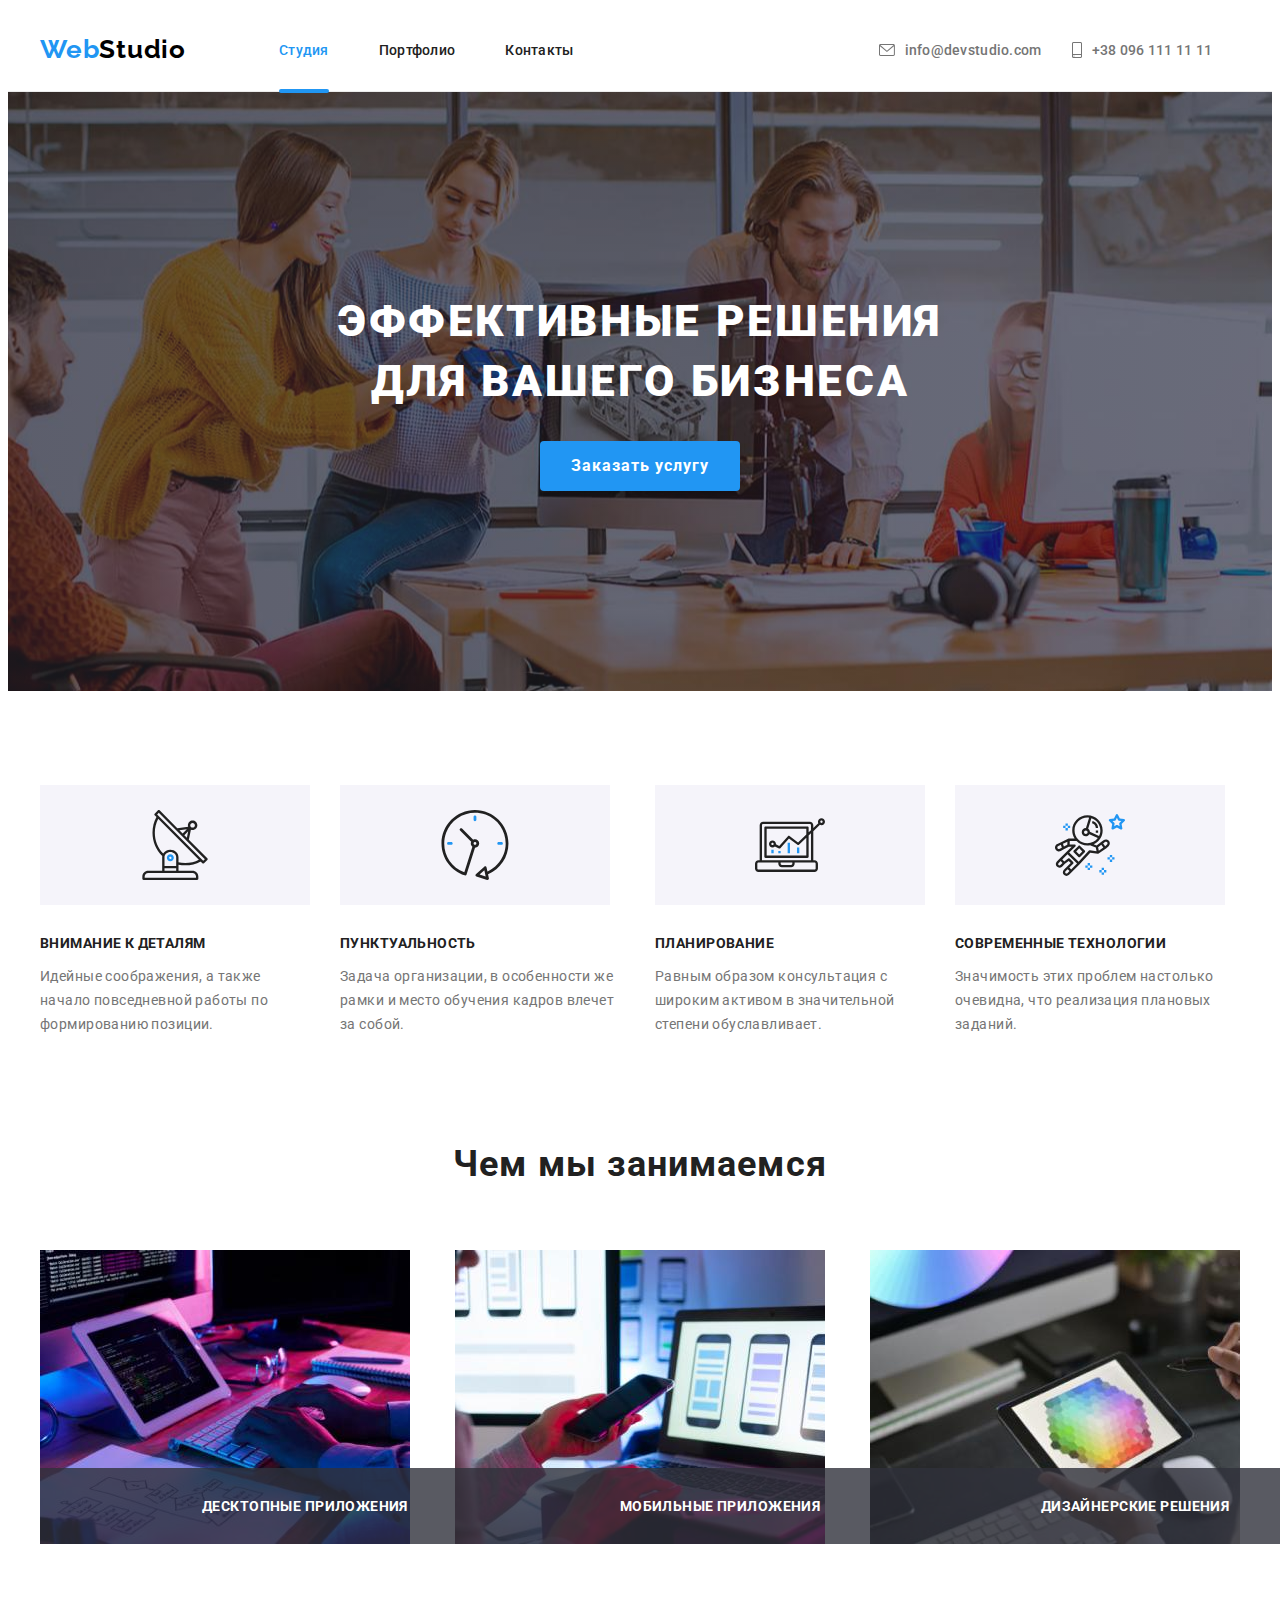
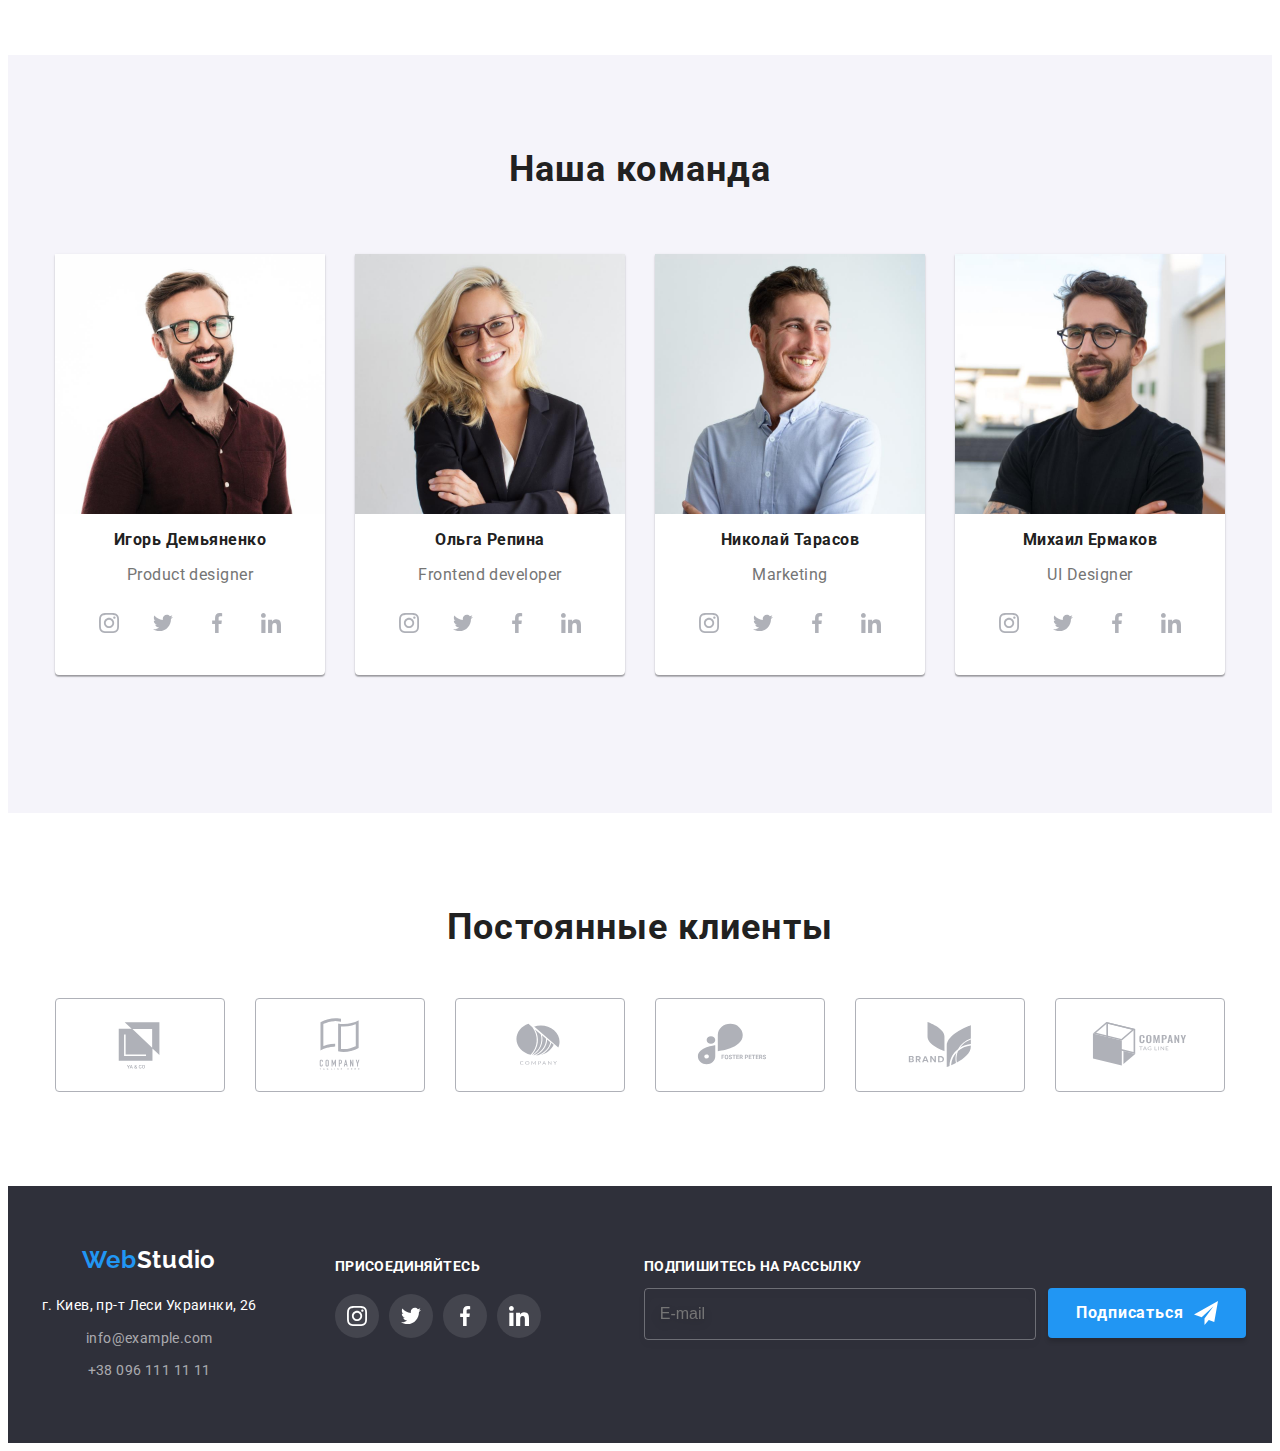
==== commit f5fbd997: "index.html полностью адаптирован" ====
--- a/index.html
+++ b/index.html
@@ -96,8 +96,8 @@
     <section class="principles"> 
         <div class="container">
             <h2 class="principles__header">Наши принципы</h2>
-            <ul class="principles__list">
-                <li>
+            <ul class="principles-list">
+                <li class="principles-list__item">
                     <div class="principle">
                         <svg class="principle__icon">
                             <use href="./images/icons.svg#icon-antenna"></use>
@@ -105,9 +105,9 @@
                     </div>
                     <h2 class="principle__title">Внимание к деталям</h2>
                     <p class="principle__description">Идейные соображения, а также начало повседневной работы по формированию позиции.</p>
-                </li> 
+                </li>   
             
-                <li>
+                <li class="principles-list__item">
                     <div class="principle">
                         <svg class="principle__icon">
                             <use href="./images/icons.svg#icon-clock"></use>
@@ -117,7 +117,7 @@
                     <p class="principle__description">Задача организации, в особенности же рамки и место обучения кадров влечет за собой.</p>
                 </li> 
 
-                <li>
+                <li class="principles-list__item">
                     <div class="principle">
                         <svg class="principle__icon">
                             <use href="./images/icons.svg#icon-diagram"></use>
@@ -127,7 +127,7 @@
                     <p class="principle__description">Равным образом консультация с широким активом в значительной степени обуславливает.</p>
                 </li>
             
-                <li>
+                <li class="principles-list__item">
                     <div class="principle">
                         <svg class="principle__icon">
                             <use href="./images/icons.svg#icon-astronaut"></use>
@@ -166,153 +166,153 @@
     
         <!-- Секция наша команда -->
         
-        <section class="team">
-            <div class="container">
-                <h2 class="team__title">Наша команда</h2>
-                <ul class="team__list">
-                    <li class="member">
-                        <img src="./images/img4.jpg" alt="Igor" width="270">
-                        <h3 class="member__name">Игорь Демьяненко</h3>
-                        <p class="member__position">Product designer</p>
-                        <ul class="member-contacts">
-                            <li class="member-contacts__button">
-                                <a class="member-contacts__link" href="#" target="blank">
-                                    <svg class="member-contacts__icon">
-                                        <use href="./images/icons.svg#icon-instagram"></use>
-                                    </svg>
-                                </a>
-                            </li>    
-                            <li class="member-contacts__button">
-                                <a class="member-contacts__link" href="#" target="blank">
-                                    <svg class="member-contacts__icon">
-                                        <use href="./images/icons.svg#icon-twitter"></use>
-                                    </svg>
-                                </a>
-                            </li>
-                            <li class="member-contacts__button">
-                                <a class="member-contacts__link" href="#" target="blank">
-                                    <svg class="member-contacts__icon">
-                                        <use href="./images/icons.svg#icon-facebook"></use>
-                                    </svg>
-                                </a>
-                            </li>
-                            <li class="member-contacts__button">
-                                <a class="member-contacts__link" href="#" target="blank">
-                                    <svg class="member-contacts__icon">
-                                        <use href="./images/icons.svg#icon-linkedin"></use>
-                                    </svg>
-                                </a>
-                            </li>
-                        </ul>
-                    </li>
-                    <li class="member">
-                        <img src="./images/img5.jpg" alt="Olha" width="270">
-                        <h3 class="member__name">Ольга Репина</h3>
-                        <p class="member__position">Frontend developer</p>
-                        <ul class="member-contacts">
-                            <li class="member-contacts__button">
-                                <a class="member-contacts__link" href="#" target="blank">
-                                    <svg class="member-contacts__icon">
-                                        <use href="./images/icons.svg#icon-instagram"></use>
-                                    </svg>
-                                </a>
-                            </li>
-                            <li class="member-contacts__button">
-                                <a class="member-contacts__link" href="#" target="blank">
-                                    <svg class="member-contacts__icon">
-                                        <use href="./images/icons.svg#icon-twitter"></use>
-                                    </svg>
-                                </a>
-                            </li>
-                            <li class="member-contacts__button">
-                                <a class="member-contacts__link" href="#" target="blank">
-                                    <svg class="member-contacts__icon">
-                                        <use href="./images/icons.svg#icon-facebook"></use>
-                                    </svg>
-                                </a>
-                            </li>
-                            <li class="member-contacts__button">
-                                <a class="member-contacts__link" href="#" target="blank">
-                                    <svg class="member-contacts__icon">
-                                        <use href="./images/icons.svg#icon-linkedin"></use>
-                                    </svg>
-                                </a>
-                            </li>
-                        </ul>
-                    </li>
-                    <li class="member">
-                        <img src="./images/img6.jpg" alt="Nikolay" width="270">
-                        <h3 class="member__name">Николай Тарасов</h3>
-                        <p class="member__position">Marketing</p>
-                        <ul class="member-contacts">
-                            <li class="member-contacts__button">
-                                <a class="member-contacts__link" href="#" target="blank">
-                                    <svg class="member-contacts__icon">
-                                        <use href="./images/icons.svg#icon-instagram"></use>
-                                    </svg>
-                                </a>
-                            </li>
-                            <li class="member-contacts__button">
-                                <a class="member-contacts__link" href="#" target="blank">
-                                    <svg class="member-contacts__icon">
-                                        <use href="./images/icons.svg#icon-twitter"></use>
-                                    </svg>
-                                </a>
-                            </li>
-                            <li class="member-contacts__button">
-                                <a class="member-contacts__link" href="#" target="blank">
-                                    <svg class="member-contacts__icon">
-                                        <use href="./images/icons.svg#icon-facebook"></use>
-                                    </svg>
-                                </a>
-                            </li>
-                            <li class="member-contacts__button">
-                                <a class="member-contacts__link" href="#" target="blank">
-                                    <svg class="member-contacts__icon">
-                                        <use href="./images/icons.svg#icon-linkedin"></use>
-                                    </svg>
-                                </a>
-                            </li>
-                        </ul>
-                    </li>
-                    <li class="member">
-                        <img src="./images/img7.jpg" alt="Mikhail" width="270">
-                        <h3 class="member__name">Михаил Ермаков</h3>
-                        <p class="member__position">UI Designer</p>
-                        <ul class="member-contacts">
-                            <li class="member-contacts__button">
-                                <a class="member-contacts__link" href="#" target="blank">
-                                    <svg class="member-contacts__icon">
-                                        <use href="./images/icons.svg#icon-instagram"></use>
-                                    </svg>
-                                </a>
-                            </li>
-                            <li class="member-contacts__button">
-                                <a class="member-contacts__link" href="#" target="blank">
-                                    <svg class="member-contacts__icon">
-                                        <use href="./images/icons.svg#icon-twitter"></use>
-                                    </svg>
-                                </a>
-                            </li>
-                            <li class="member-contacts__button">
-                                <a class="member-contacts__link" href="#" target="blank">
-                                    <svg class="member-contacts__icon">
-                                        <use href="./images/icons.svg#icon-facebook"></use>
-                                    </svg>
-                                </a>
-                            </li>
-                            <li class="member-contacts__button">
-                                <a class="member-contacts__link" href="#" target="blank">
-                                    <svg class="member-contacts__icon">
-                                        <use href="./images/icons.svg#icon-linkedin"></use>
-                                    </svg>
-                                </a>
-                            </li>
-                        </ul>
-                    </li>
-                </ul>
-            </div>
-        </section>
+    <section class="team">
+        <div class="container">
+            <h2 class="team__title">Наша команда</h2>
+            <ul class="team__list">
+                <li class="member">
+                    <img class="member__photo" src="./images/img4.jpg" alt="Igor" width="270">
+                    <h3 class="member__name">Игорь Демьяненко</h3>
+                    <p class="member__position">Product designer</p>
+                    <ul class="member-contacts">
+                        <li class="member-contacts__button">
+                            <a class="member-contacts__link" href="#" target="blank">
+                                <svg class="member-contacts__icon">
+                                    <use href="./images/icons.svg#icon-instagram"></use>
+                                </svg>
+                            </a>
+                        </li>    
+                        <li class="member-contacts__button">
+                            <a class="member-contacts__link" href="#" target="blank">
+                                <svg class="member-contacts__icon">
+                                    <use href="./images/icons.svg#icon-twitter"></use>
+                                </svg>
+                            </a>
+                        </li>
+                        <li class="member-contacts__button">
+                            <a class="member-contacts__link" href="#" target="blank">
+                                <svg class="member-contacts__icon">
+                                    <use href="./images/icons.svg#icon-facebook"></use>
+                                </svg>
+                            </a>
+                        </li>
+                        <li class="member-contacts__button">
+                            <a class="member-contacts__link" href="#" target="blank">
+                                <svg class="member-contacts__icon">
+                                    <use href="./images/icons.svg#icon-linkedin"></use>
+                                </svg>
+                            </a>
+                        </li>
+                    </ul>
+                </li>
+                <li class="member">
+                    <img class="member__photo" src="./images/img5.jpg" alt="Olha" width="270">
+                    <h3 class="member__name">Ольга Репина</h3>
+                    <p class="member__position">Frontend developer</p>
+                    <ul class="member-contacts">
+                        <li class="member-contacts__button">
+                            <a class="member-contacts__link" href="#" target="blank">
+                                <svg class="member-contacts__icon">
+                                    <use href="./images/icons.svg#icon-instagram"></use>
+                                </svg>
+                            </a>
+                        </li>
+                        <li class="member-contacts__button">
+                            <a class="member-contacts__link" href="#" target="blank">
+                                <svg class="member-contacts__icon">
+                                    <use href="./images/icons.svg#icon-twitter"></use>
+                                </svg>
+                            </a>
+                        </li>
+                        <li class="member-contacts__button">
+                            <a class="member-contacts__link" href="#" target="blank">
+                                <svg class="member-contacts__icon">
+                                    <use href="./images/icons.svg#icon-facebook"></use>
+                                </svg>
+                            </a>
+                        </li>
+                        <li class="member-contacts__button">
+                            <a class="member-contacts__link" href="#" target="blank">
+                                <svg class="member-contacts__icon">
+                                    <use href="./images/icons.svg#icon-linkedin"></use>
+                                </svg>
+                            </a>
+                        </li>
+                    </ul>
+                </li>
+                <li class="member">
+                    <img class="member__photo" src="./images/img6.jpg" alt="Nikolay" width="270">
+                    <h3 class="member__name">Николай Тарасов</h3>
+                    <p class="member__position">Marketing</p>
+                    <ul class="member-contacts">
+                        <li class="member-contacts__button">
+                            <a class="member-contacts__link" href="#" target="blank">
+                                <svg class="member-contacts__icon">
+                                    <use href="./images/icons.svg#icon-instagram"></use>
+                                </svg>
+                            </a>
+                        </li>
+                        <li class="member-contacts__button">
+                            <a class="member-contacts__link" href="#" target="blank">
+                                <svg class="member-contacts__icon">
+                                    <use href="./images/icons.svg#icon-twitter"></use>
+                                </svg>
+                            </a>
+                        </li>
+                        <li class="member-contacts__button">
+                            <a class="member-contacts__link" href="#" target="blank">
+                                <svg class="member-contacts__icon">
+                                    <use href="./images/icons.svg#icon-facebook"></use>
+                                </svg>
+                            </a>
+                        </li>
+                        <li class="member-contacts__button">
+                            <a class="member-contacts__link" href="#" target="blank">
+                                <svg class="member-contacts__icon">
+                                    <use href="./images/icons.svg#icon-linkedin"></use>
+                                </svg>
+                            </a>
+                        </li>
+                    </ul>
+                </li>
+                <li class="member">
+                    <img class="member__photo" src="./images/img7.jpg" alt="Mikhail" width="270">
+                    <h3 class="member__name">Михаил Ермаков</h3>
+                    <p class="member__position">UI Designer</p>
+                    <ul class="member-contacts">
+                        <li class="member-contacts__button">
+                            <a class="member-contacts__link" href="#" target="blank">
+                                <svg class="member-contacts__icon">
+                                    <use href="./images/icons.svg#icon-instagram"></use>
+                                </svg>
+                            </a>
+                        </li>
+                        <li class="member-contacts__button">
+                            <a class="member-contacts__link" href="#" target="blank">
+                                <svg class="member-contacts__icon">
+                                    <use href="./images/icons.svg#icon-twitter"></use>
+                                </svg>
+                            </a>
+                        </li>
+                        <li class="member-contacts__button">
+                            <a class="member-contacts__link" href="#" target="blank">
+                                <svg class="member-contacts__icon">
+                                    <use href="./images/icons.svg#icon-facebook"></use>
+                                </svg>
+                            </a>
+                        </li>
+                        <li class="member-contacts__button">
+                            <a class="member-contacts__link" href="#" target="blank">
+                                <svg class="member-contacts__icon">
+                                    <use href="./images/icons.svg#icon-linkedin"></use>
+                                </svg>
+                            </a>
+                        </li>
+                    </ul>
+                </li>
+            </ul>
+        </div>
+    </section>
 
         <!-- Секция постоянные клиенты -->
 
--- a/css/main.min.css
+++ b/css/main.min.css
@@ -1,2 +1,2 @@
-@-webkit-keyframes modal-appear{0%{opacity:0}100%{opacity:1}}@keyframes modal-appear{0%{opacity:0}100%{opacity:1}}body{font-family:'Roboto', sans-serif;color:#212121;font-size:14px;letter-spacing:0.03em;background-color:#fff}.container{margin-left:auto;margin-right:auto;padding-left:15px;padding-right:15px;text-align:center}@media screen and (min-width: 480px){.container{width:480px}}@media screen and (min-width: 768px){.container{width:768px}}@media screen and (min-width: 1200px){.container{width:1200px}}.header{border-bottom:1px solid #ececec;position:relative}.container.navbar{display:-webkit-box;display:-ms-flexbox;display:flex;-webkit-box-align:center;-ms-flex-align:center;align-items:center;-ms-flex-wrap:wrap;flex-wrap:wrap;-webkit-box-pack:justify;-ms-flex-pack:justify;justify-content:space-between}@media screen and (min-width: 768px){.container.navbar{-ms-flex-wrap:nowrap;flex-wrap:nowrap;-webkit-box-pack:start;-ms-flex-pack:start;justify-content:flex-start;-webkit-box-align:center;-ms-flex-align:center;align-items:center}}.menu-button{display:-webkit-box;display:-ms-flexbox;display:flex;-webkit-box-pack:center;-ms-flex-pack:center;justify-content:center;-webkit-box-align:center;-ms-flex-align:center;align-items:center;width:40px;height:40px;padding:12px 8px;border:none;background-color:transparent;z-index:1}@media screen and (min-width: 768px){.menu-button{display:none}}.menu-button .icon-cross{display:none}.menu-button.is-open .icon-cross{display:block}.menu-button.is-open .icon-menu{display:none}.menu-container{display:none;position:absolute;top:0%;left:0%;background-color:#fff}.menu-container.is-open{display:-webkit-box;display:-ms-flexbox;display:flex;-webkit-box-orient:vertical;-webkit-box-direction:normal;-ms-flex-direction:column;flex-direction:column;width:100%;height:100vh}@media screen and (min-width: 768px){.menu-container{display:-webkit-box;display:-ms-flexbox;display:flex;position:static;height:-webkit-fit-content;height:-moz-fit-content;height:fit-content}}.header__logo{font-family:'Raleway', sans-serif;font-weight:bold;font-size:26px;line-height:1.2;letter-spacing:0.03em;text-decoration:none;color:#000;padding-top:16px;padding-bottom:16px}@media screen and (min-width: 480px){.header__logo{padding-top:16px;padding-bottom:16px}}@media screen and (min-width: 768px){.header__logo{font-size:24px;margin-top:26px;margin-bottom:26px;padding:0}}@media screen and (min-width: 1200px){.header__logo{font-size:26px;line-height:1.2}}.logo-first-half{font-family:'Raleway', sans-serif;color:#2196f3}.main-nav{display:-webkit-box;display:-ms-flexbox;display:flex;-webkit-box-align:center;-ms-flex-align:center;align-items:center}@media screen and (max-width: 768px){.main-nav{margin-top:48px;margin-left:40px}}@media screen and (min-width: 1200px){.main-nav{margin-left:93px}}.navbar-list{list-style:none;padding-left:0px}@media screen and (min-width: 768px){.navbar-list{display:-webkit-box;display:-ms-flexbox;display:flex;-webkit-box-align:center;-ms-flex-align:center;align-items:center;margin-left:88px}}@media screen and (min-width: 1200px){.navbar-list{margin-left:0}}@media screen and (max-width: 767px){.navbar-list__item{margin-bottom:32px}}@media screen and (min-width: 768px){.navbar-list__item{margin-right:50px}}.navbar-list__item:last-child{margin-bottom:0;margin-right:0}.navbar-list__link{font-weight:500;font-size:40px;line-height:1.17;letter-spacing:0.02em;color:#212121;text-decoration:none;display:-webkit-box;display:-ms-flexbox;display:flex;-webkit-transition:color 250ms cubic-bezier(0.4, 0, 0.2, 1);transition:color 250ms cubic-bezier(0.4, 0, 0.2, 1)}.navbar-list__link:hover,.navbar-list__link:focus{color:#2196f3}@media screen and (min-width: 768px){.navbar-list__link{font-style:normal;font-weight:500;font-size:14px;line-height:1.15;letter-spacing:0.02em}}.navbar-list__link--current{font-weight:500;font-size:40px;line-height:1.17;letter-spacing:0.02em;color:#2196f3;text-decoration:none;position:relative}@media screen and (min-width: 768px){.navbar-list__link--current{font-style:normal;font-weight:500;font-size:14px;line-height:1.15;letter-spacing:0.02em}}.navbar-list__link--current::after{content:'';height:4px;width:100%;background-color:#2196f3;position:absolute;top:47px;border-radius:2px}@media screen and (max-width: 768px){.navbar-list__link--current::after{width:0%}}.header-contacts__mail{display:none;width:16px;height:12px;fill:#757575;margin-right:10px;-webkit-transition:fill 250ms cubic-bezier(0.4, 0, 0.2, 1);transition:fill 250ms cubic-bezier(0.4, 0, 0.2, 1)}.header-contacts__link:hover .header-contacts__mail,.header-contacts__link:focus .header-contacts__mail{fill:#2196f3}@media screen and (min-width: 768px){.header-contacts__mail{display:inline-block}}.header-contacts__phone{display:none;width:10px;height:16px;fill:#757575;margin-right:10px;-webkit-transition:fill 250ms cubic-bezier(0.4, 0, 0.2, 1);transition:fill 250ms cubic-bezier(0.4, 0, 0.2, 1)}.header-contacts__link:hover .header-contacts__phone,.header-contacts__link:focus .header-contacts__phone{fill:#2196f3}@media screen and (min-width: 768px){.header-contacts__phone{display:inline-block}}.header-contacts{text-align:left;list-style:none;padding:0px}@media screen and (max-width: 480px){.header-contacts{display:-webkit-box;display:-ms-flexbox;display:flex;-webkit-box-orient:vertical;-webkit-box-direction:reverse;-ms-flex-direction:column-reverse;flex-direction:column-reverse;margin-top:302px;margin-bottom:0}}@media screen and (min-width: 480px){.header-contacts{display:-webkit-box;display:-ms-flexbox;display:flex;-webkit-box-orient:vertical;-webkit-box-direction:reverse;-ms-flex-direction:column-reverse;flex-direction:column-reverse;margin-top:302px}}@media screen and (min-width: 768px){.header-contacts{display:-webkit-box;display:-ms-flexbox;display:flex;-webkit-box-orient:vertical;-webkit-box-direction:normal;-ms-flex-direction:column;flex-direction:column;-webkit-box-pack:center;-ms-flex-pack:center;justify-content:center;margin:0}}@media screen and (min-width: 1200px){.header-contacts{-webkit-box-orient:horizontal;-webkit-box-direction:normal;-ms-flex-direction:row;flex-direction:row;-webkit-box-align:center;-ms-flex-align:center;align-items:center;margin-left:305px}}@media screen and (max-width: 479px){.header-contacts__item{margin-left:40px;margin-bottom:32px}}@media screen and (min-width: 480px){.header-contacts__item{margin-left:40px;margin-bottom:32px}}@media screen and (min-width: 768px){.header-contacts__item{margin-bottom:0px;margin-left:84px}}@media screen and (min-width: 1200px){.header-contacts__item{margin-left:0;margin-right:30px}}@media screen and (min-width: 768px){.header-contacts__item:last-child{margin-top:10px}}@media screen and (min-width: 1200px){.header-contacts__item:last-child{margin-top:0px;margin-right:0px}}@media screen and (min-width: 480px){.header-contacts__item:first-child{margin-bottom:0}}.header-contacts__link{display:block;font-family:'Roboto', sans-serif;font-style:normal;font-weight:500;font-size:34px;line-height:40px;letter-spacing:0.02em;color:#2196f3;text-decoration:none;-webkit-box-align:center;-ms-flex-align:center;align-items:center;-webkit-transition:color 250ms cubic-bezier(0.4, 0, 0.2, 1);transition:color 250ms cubic-bezier(0.4, 0, 0.2, 1)}.header-contacts__link:hover,.header-contacts__link:focus{color:#2196f3}@media screen and (min-width: 768px){.header-contacts__link{display:-webkit-box;display:-ms-flexbox;display:flex;font-style:normal;font-weight:500;font-size:12px;line-height:14px;letter-spacing:0.02em;color:#757575}}@media screen and (min-width: 1200px){.header-contacts__link{font-size:14px}}.menu-mail-link{font-style:normal;font-weight:500;font-size:24px;line-height:28px;letter-spacing:0.02em;color:#757575}@media screen and (min-width: 768px){.menu-mail-link{font-style:normal;font-weight:500;font-size:12px;line-height:14px;letter-spacing:0.02em}}@media screen and (min-width: 1200px){.menu-mail-link{font-size:14px}}.menu-contacts{list-style:none;display:-webkit-box;display:-ms-flexbox;display:flex;-webkit-box-pack:left;-ms-flex-pack:left;justify-content:left;margin:64px 0px 48px 30px;padding:0px}@media screen and (min-width: 768px){.menu-contacts{display:none}}.menu-contacts__item{border-right:1px solid rgba(33,33,33,0.2)}.menu-contacts__item:last-child{border:hidden}.menu-contacts__link{padding:10px;margin:0px;color:#2196f3;text-decoration:none;font-style:normal;font-weight:500;font-size:18px;line-height:1.2;letter-spacing:0.02em}.footer{background-color:#2f303a}.footer-container{-webkit-box-pack:center;-ms-flex-pack:center;justify-content:center}@media screen and (max-width: 479px){.footer-container{display:block}}@media screen and (min-width: 480px){.footer-container{display:block}}@media screen and (min-width: 1200px){.footer-container{display:-webkit-box;display:-ms-flexbox;display:flex}}.footer__logo{color:#fff;font-family:'Raleway', sans-serif;font-weight:bold;font-size:26px;line-height:1.2;letter-spacing:0.03em;text-decoration:none;display:-webkit-box;display:-ms-flexbox;display:flex;-webkit-box-align:center;-ms-flex-align:center;align-items:center;padding-top:60px;padding-bottom:10px}@media screen and (max-width: 479px){.footer__logo{font-size:24px;-webkit-box-pack:center;-ms-flex-pack:center;justify-content:center}}@media screen and (min-width: 480px){.footer__logo{font-size:24px;-webkit-box-pack:center;-ms-flex-pack:center;justify-content:center}}.address{display:-webkit-box;display:-ms-flexbox;display:flex;-webkit-box-align:center;-ms-flex-align:center;align-items:center;-webkit-box-pack:start;-ms-flex-pack:start;justify-content:flex-start;text-align:left}@media screen and (max-width: 479px){.address{-webkit-box-pack:center;-ms-flex-pack:center;justify-content:center}}@media screen and (min-width: 480px){.address{-webkit-box-pack:center;-ms-flex-pack:center;justify-content:center}}.address-links{list-style:none;display:-webkit-box;display:-ms-flexbox;display:flex;-webkit-box-pack:center;-ms-flex-pack:center;justify-content:center;-webkit-box-orient:vertical;-webkit-box-direction:normal;-ms-flex-direction:column;flex-direction:column}@media screen and (max-width: 479px){.address-links{margin:0;padding:0}}@media screen and (min-width: 480px){.address-links{margin:0;padding:0}}@media screen and (min-width: 1200px){.address-links{margin:0px 0px 0px 0px;padding:0px 0px 60px 0px}}.address-links__item{display:-webkit-box;display:-ms-flexbox;display:flex;-webkit-box-pack:center;-ms-flex-pack:center;justify-content:center}.address__physical{color:#fff}.address__link{text-decoration:none;color:rgba(255,255,255,0.6);font-style:normal;font-weight:normal;font-size:14px;line-height:1.7;letter-spacing:0.03em;display:inline-block;margin-top:9px;min-width:231px;-webkit-transition:color 250ms cubic-bezier(0.4, 0, 0.2, 1);transition:color 250ms cubic-bezier(0.4, 0, 0.2, 1)}.address__link:hover,.address__link:focus{color:#2196f3}@media screen and (max-width: 479px){.address__link{text-align:center}}@media screen and (min-width: 480px){.address__link{text-align:center}}@media screen and (max-width: 479px){.social{margin-top:60px;margin-left:0}}@media screen and (min-width: 480px){.social{margin-top:60px;margin-left:0}}@media screen and (min-width: 1200px){.social{margin-left:70px;margin-top:72px}}.social__title,.newsletter__title{font-style:normal;font-weight:bold;font-size:14px;line-height:1.15;letter-spacing:0.03em;text-transform:uppercase;color:#fff;margin-top:0px}@media screen and (max-width: 479px){.social__title,.newsletter__title{text-align:center}}@media screen and (min-width: 480px){.social__title,.newsletter__title{text-align:center}}@media screen and (min-width: 1200px){.social__title,.newsletter__title{text-align:left}}.social-networks{display:-webkit-box;display:-ms-flexbox;display:flex;-webkit-box-pack:center;-ms-flex-pack:center;justify-content:center;list-style:none;padding-left:0px;margin-top:20px;margin-bottom:0px}.social-networks__button{margin-right:10px}.social-networks__link{display:-webkit-box;display:-ms-flexbox;display:flex;-webkit-box-pack:center;-ms-flex-pack:center;justify-content:center;-webkit-box-align:center;-ms-flex-align:center;align-items:center;width:44px;height:44px;border-radius:50%;background-color:rgba(255,255,255,0.1);-webkit-transition:background-color 250ms cubic-bezier(0.4, 0, 0.2, 1);transition:background-color 250ms cubic-bezier(0.4, 0, 0.2, 1)}.social-networks__link:hover,.social-networks__link:focus{background-color:#2196f3}.social-networks__icon{fill:#fff;width:20px;height:20px}@media screen and (max-width: 479px){.newsletter{margin-top:60px}}@media screen and (min-width: 480px){.newsletter{margin-top:60px}}@media screen and (min-width: 1200px){.newsletter{margin-left:93px;margin-top:72px}}@media screen and (max-width: 479px){.newsletter-subscribe{-ms-flex-wrap:wrap;flex-wrap:wrap;padding-bottom:60px}}@media screen and (min-width: 480px){.newsletter-subscribe{-ms-flex-wrap:wrap;flex-wrap:wrap;padding-bottom:60px}}@media screen and (min-width: 1200px){.newsletter-subscribe{display:-webkit-box;display:-ms-flexbox;display:flex;-ms-flex-wrap:nowrap;flex-wrap:nowrap}}.newsletter-subscribe__form{font-size:16px;line-height:1.25;display:inline-block;padding:15px;border:1px solid rgba(255,255,255,0.3);-webkit-filter:drop-shadow(0px 4px 4px rgba(0,0,0,0.15));filter:drop-shadow(0px 4px 4px rgba(0,0,0,0.15));border-radius:4px;background-color:transparent;color:rgba(255,255,255,0.6);width:360px}.newsletter-subscribe__form::-webkit-input-placeholder{display:inline-block}.newsletter-subscribe__form:-ms-input-placeholder{display:inline-block}.newsletter-subscribe__form::-ms-input-placeholder{display:inline-block}.newsletter-subscribe__form::placeholder{display:inline-block}@media screen and (max-width: 479px){.newsletter-subscribe__form{margin-bottom:20px}}@media screen and (min-width: 480px){.newsletter-subscribe__form{margin-bottom:20px}}.newsletter-subscribe__button{display:-webkit-box;display:-ms-flexbox;display:flex;padding:10px 28px;margin-left:12px;font-family:inherit;font-weight:bold;font-size:16px;line-height:1.9;text-align:center;letter-spacing:0.06em;background:#2196f3;color:#fff;-webkit-box-shadow:0px 4px 4px rgba(0,0,0,0.15);box-shadow:0px 4px 4px rgba(0,0,0,0.15);border-radius:4px;border:transparent}.newsletter-subscribe__button:hover{cursor:pointer}@media screen and (max-width: 479px){.newsletter-subscribe__button{-webkit-box-align:center;-ms-flex-align:center;align-items:center;margin:0 auto}}@media screen and (min-width: 480px){.newsletter-subscribe__button{-webkit-box-align:center;-ms-flex-align:center;align-items:center;margin:0 auto}}@media screen and (min-width: 1200px){.newsletter-subscribe__button{-webkit-box-align:center;-ms-flex-align:center;align-items:center;-ms-flex-wrap:nowrap;flex-wrap:nowrap}}.newsletter-subscribe__icon{fill:white;width:24px;height:24px;margin-left:10px}
+@-webkit-keyframes modal-appear{0%{opacity:0}100%{opacity:1}}@keyframes modal-appear{0%{opacity:0}100%{opacity:1}}body{font-family:'Roboto', sans-serif;color:#212121;font-size:14px;letter-spacing:0.03em;background-color:#fff}.container{margin-left:auto;margin-right:auto;padding-left:15px;padding-right:15px;text-align:center}@media screen and (min-width: 480px){.container{width:480px}}@media screen and (min-width: 768px){.container{width:768px}}@media screen and (min-width: 1200px){.container{width:1200px}}.header{border-bottom:1px solid #ececec;position:relative}.container.navbar{display:-webkit-box;display:-ms-flexbox;display:flex;-webkit-box-align:center;-ms-flex-align:center;align-items:center;-ms-flex-wrap:wrap;flex-wrap:wrap;-webkit-box-pack:justify;-ms-flex-pack:justify;justify-content:space-between}@media screen and (min-width: 768px){.container.navbar{-ms-flex-wrap:nowrap;flex-wrap:nowrap;-webkit-box-pack:start;-ms-flex-pack:start;justify-content:flex-start;-webkit-box-align:center;-ms-flex-align:center;align-items:center}}.menu-button{display:-webkit-box;display:-ms-flexbox;display:flex;-webkit-box-pack:center;-ms-flex-pack:center;justify-content:center;-webkit-box-align:center;-ms-flex-align:center;align-items:center;width:40px;height:40px;padding:12px 8px;border:none;background-color:transparent;z-index:1}@media screen and (min-width: 768px){.menu-button{display:none}}.menu-button .icon-cross{display:none}.menu-button.is-open .icon-cross{display:block}.menu-button.is-open .icon-menu{display:none}.menu-container{display:none;position:absolute;top:0%;left:0%;background-color:#fff}.menu-container.is-open{display:-webkit-box;display:-ms-flexbox;display:flex;-webkit-box-orient:vertical;-webkit-box-direction:normal;-ms-flex-direction:column;flex-direction:column;width:100%;height:100vh}@media screen and (min-width: 768px){.menu-container{display:-webkit-box;display:-ms-flexbox;display:flex;position:static;height:-webkit-fit-content;height:-moz-fit-content;height:fit-content}}.header__logo{font-family:'Raleway', sans-serif;font-weight:bold;font-size:26px;line-height:1.2;letter-spacing:0.03em;text-decoration:none;color:#000;padding-top:16px;padding-bottom:16px}@media screen and (min-width: 480px){.header__logo{padding-top:16px;padding-bottom:16px}}@media screen and (min-width: 768px){.header__logo{font-size:24px;margin-top:26px;margin-bottom:26px;padding:0}}@media screen and (min-width: 1200px){.header__logo{font-size:26px;line-height:1.2}}.logo-first-half{font-family:'Raleway', sans-serif;color:#2196f3}.main-nav{display:-webkit-box;display:-ms-flexbox;display:flex;-webkit-box-align:center;-ms-flex-align:center;align-items:center}@media screen and (max-width: 768px){.main-nav{margin-top:48px;margin-left:40px}}@media screen and (min-width: 1200px){.main-nav{margin-left:93px}}.navbar-list{list-style:none;padding-left:0px}@media screen and (min-width: 768px){.navbar-list{display:-webkit-box;display:-ms-flexbox;display:flex;-webkit-box-align:center;-ms-flex-align:center;align-items:center;margin-left:88px}}@media screen and (min-width: 1200px){.navbar-list{margin-left:0}}@media screen and (max-width: 767px){.navbar-list__item{margin-bottom:32px}}@media screen and (min-width: 768px){.navbar-list__item{margin-right:50px}}.navbar-list__item:last-child{margin-bottom:0;margin-right:0}.navbar-list__link{font-weight:500;font-size:40px;line-height:1.17;letter-spacing:0.02em;color:#212121;text-decoration:none;display:-webkit-box;display:-ms-flexbox;display:flex;-webkit-transition:color 250ms cubic-bezier(0.4, 0, 0.2, 1);transition:color 250ms cubic-bezier(0.4, 0, 0.2, 1)}.navbar-list__link:hover,.navbar-list__link:focus{color:#2196f3}@media screen and (min-width: 768px){.navbar-list__link{font-style:normal;font-weight:500;font-size:14px;line-height:1.15;letter-spacing:0.02em}}.navbar-list__link--current{font-weight:500;font-size:40px;line-height:1.17;letter-spacing:0.02em;color:#2196f3;text-decoration:none;position:relative}@media screen and (min-width: 768px){.navbar-list__link--current{font-style:normal;font-weight:500;font-size:14px;line-height:1.15;letter-spacing:0.02em}}.navbar-list__link--current::after{content:'';height:4px;width:100%;background-color:#2196f3;position:absolute;top:47px;border-radius:2px}@media screen and (max-width: 768px){.navbar-list__link--current::after{width:0%}}.header-contacts__mail{display:none;width:16px;height:12px;fill:#757575;margin-right:10px;-webkit-transition:fill 250ms cubic-bezier(0.4, 0, 0.2, 1);transition:fill 250ms cubic-bezier(0.4, 0, 0.2, 1)}.header-contacts__link:hover .header-contacts__mail,.header-contacts__link:focus .header-contacts__mail{fill:#2196f3}@media screen and (min-width: 768px){.header-contacts__mail{display:inline-block}}.header-contacts__phone{display:none;width:10px;height:16px;fill:#757575;margin-right:10px;-webkit-transition:fill 250ms cubic-bezier(0.4, 0, 0.2, 1);transition:fill 250ms cubic-bezier(0.4, 0, 0.2, 1)}.header-contacts__link:hover .header-contacts__phone,.header-contacts__link:focus .header-contacts__phone{fill:#2196f3}@media screen and (min-width: 768px){.header-contacts__phone{display:inline-block}}.header-contacts{text-align:left;list-style:none;padding:0px}@media screen and (max-width: 480px){.header-contacts{display:-webkit-box;display:-ms-flexbox;display:flex;-webkit-box-orient:vertical;-webkit-box-direction:reverse;-ms-flex-direction:column-reverse;flex-direction:column-reverse;margin-top:302px;margin-bottom:0}}@media screen and (min-width: 480px){.header-contacts{display:-webkit-box;display:-ms-flexbox;display:flex;-webkit-box-orient:vertical;-webkit-box-direction:reverse;-ms-flex-direction:column-reverse;flex-direction:column-reverse;margin-top:302px}}@media screen and (min-width: 768px){.header-contacts{display:-webkit-box;display:-ms-flexbox;display:flex;-webkit-box-orient:vertical;-webkit-box-direction:normal;-ms-flex-direction:column;flex-direction:column;-webkit-box-pack:center;-ms-flex-pack:center;justify-content:center;margin:0}}@media screen and (min-width: 1200px){.header-contacts{-webkit-box-orient:horizontal;-webkit-box-direction:normal;-ms-flex-direction:row;flex-direction:row;-webkit-box-align:center;-ms-flex-align:center;align-items:center;margin-left:305px}}@media screen and (max-width: 479px){.header-contacts__item{margin-left:40px;margin-bottom:32px}}@media screen and (min-width: 480px){.header-contacts__item{margin-left:40px;margin-bottom:32px}}@media screen and (min-width: 768px){.header-contacts__item{margin-bottom:0px;margin-left:84px}}@media screen and (min-width: 1200px){.header-contacts__item{margin-left:0;margin-right:30px}}@media screen and (min-width: 768px){.header-contacts__item:last-child{margin-top:10px}}@media screen and (min-width: 1200px){.header-contacts__item:last-child{margin-top:0px;margin-right:0px}}@media screen and (min-width: 480px){.header-contacts__item:first-child{margin-bottom:0}}.header-contacts__link{display:block;font-family:'Roboto', sans-serif;font-style:normal;font-weight:500;font-size:34px;line-height:40px;letter-spacing:0.02em;color:#2196f3;text-decoration:none;-webkit-box-align:center;-ms-flex-align:center;align-items:center;-webkit-transition:color 250ms cubic-bezier(0.4, 0, 0.2, 1);transition:color 250ms cubic-bezier(0.4, 0, 0.2, 1)}.header-contacts__link:hover,.header-contacts__link:focus{color:#2196f3}@media screen and (min-width: 768px){.header-contacts__link{display:-webkit-box;display:-ms-flexbox;display:flex;font-style:normal;font-weight:500;font-size:12px;line-height:14px;letter-spacing:0.02em;color:#757575}}@media screen and (min-width: 1200px){.header-contacts__link{font-size:14px}}.menu-mail-link{font-style:normal;font-weight:500;font-size:24px;line-height:28px;letter-spacing:0.02em;color:#757575}@media screen and (min-width: 768px){.menu-mail-link{font-style:normal;font-weight:500;font-size:12px;line-height:14px;letter-spacing:0.02em}}@media screen and (min-width: 1200px){.menu-mail-link{font-size:14px}}.menu-contacts{list-style:none;display:-webkit-box;display:-ms-flexbox;display:flex;-webkit-box-pack:left;-ms-flex-pack:left;justify-content:left;margin:64px 0px 48px 30px;padding:0px}@media screen and (min-width: 768px){.menu-contacts{display:none}}.menu-contacts__item{border-right:1px solid rgba(33,33,33,0.2)}.menu-contacts__item:last-child{border:hidden}.menu-contacts__link{padding:10px;margin:0px;color:#2196f3;text-decoration:none;font-style:normal;font-weight:500;font-size:18px;line-height:1.2;letter-spacing:0.02em}.hero{background-color:#2f303a;display:-webkit-box;display:-ms-flexbox;display:flex;-webkit-box-align:center;-ms-flex-align:center;align-items:center;background-image:-webkit-gradient(linear, left top, right top, from(rgba(47,48,58,0.5)), to(rgba(47,48,58,0.3))),url(../images/hero_bgnd.jpg);background-image:linear-gradient(to right, rgba(47,48,58,0.5), rgba(47,48,58,0.3)),url(../images/hero_bgnd.jpg);background-repeat:no-repeat;background-position:50% 50%}@media screen and (max-width: 479px){.hero{background-size:cover;background-image:-webkit-gradient(linear, left top, right top, from(rgba(47,48,58,0.5)), to(rgba(47,48,58,0.3))),url(/images/hero_bgnd_mobile.jpg);background-image:linear-gradient(to right, rgba(47,48,58,0.5), rgba(47,48,58,0.3)),url(/images/hero_bgnd_mobile.jpg)}}@media screen and (min-width: 480px){.hero{background-size:cover;background-image:-webkit-gradient(linear, left top, right top, from(rgba(47,48,58,0.5)), to(rgba(47,48,58,0.3))),url(/images/hero_bgnd_mobile.jpg);background-image:linear-gradient(to right, rgba(47,48,58,0.5), rgba(47,48,58,0.3)),url(/images/hero_bgnd_mobile.jpg)}}@media screen and (min-width: 768px){.hero{background-size:cover;background-image:-webkit-gradient(linear, left top, right top, from(rgba(47,48,58,0.5)), to(rgba(47,48,58,0.3))),url(/images/hero_bgnd_tablet.jpg);background-image:linear-gradient(to right, rgba(47,48,58,0.5), rgba(47,48,58,0.3)),url(/images/hero_bgnd_tablet.jpg)}}@media screen and (min-width: 1200px){.hero{background-size:1600px auto;background-image:-webkit-gradient(linear, left top, right top, from(rgba(47,48,58,0.5)), to(rgba(47,48,58,0.3))),url(../images/hero_bgnd.jpg);background-image:linear-gradient(to right, rgba(47,48,58,0.5), rgba(47,48,58,0.3)),url(../images/hero_bgnd.jpg)}}.hero__title{font-weight:900;text-align:center;letter-spacing:0.06em;text-transform:uppercase;color:#fff;margin:0px 0px 30px 0px}@media screen and (max-width: 479px){.hero__title{margin-top:118px;font-size:26px;line-height:1.6}}@media screen and (min-width: 480px){.hero__title{margin-top:118px;font-size:26px;line-height:1.6}}@media screen and (min-width: 1200px){.hero__title{margin-top:200px;font-size:44px;line-height:1.35}}.hero__button{background-color:#2196f3;font-family:inherit;font-weight:bold;font-size:16px;line-height:1.9;text-align:center;letter-spacing:0.06em;-webkit-box-shadow:0px 4px 4px rgba(0,0,0,0.15);box-shadow:0px 4px 4px rgba(0,0,0,0.15);border-radius:4px;border:none;color:#fff;cursor:pointer;width:200px;height:50px}@media screen and (max-width: 479px){.hero__button{margin-bottom:118px}}@media screen and (min-width: 480px){.hero__button{margin-bottom:118px}}@media screen and (min-width: 1200px){.hero__button{margin-bottom:200px}}.principles{padding:94px 0px 94px 0px}.principles__header{display:none}.principles-list{list-style:none;display:-webkit-box;display:-ms-flexbox;display:flex;margin:0 auto;padding:0px}@media screen and (max-width: 479px){.principles-list{-webkit-box-orient:vertical;-webkit-box-direction:normal;-ms-flex-direction:column;flex-direction:column}}@media screen and (min-width: 480px){.principles-list{-webkit-box-orient:vertical;-webkit-box-direction:normal;-ms-flex-direction:column;flex-direction:column}}@media screen and (min-width: 768px){.principles-list{-webkit-box-orient:horizontal;-webkit-box-direction:normal;-ms-flex-direction:row;flex-direction:row;-ms-flex-wrap:wrap;flex-wrap:wrap}}@media screen and (min-width: 1200px){.principles-list{-webkit-box-orient:horizontal;-webkit-box-direction:normal;-ms-flex-direction:row;flex-direction:row;-ms-flex-wrap:nowrap;flex-wrap:nowrap}}@media screen and (min-width: 768px){.principles-list__item{width:354px;margin-right:30px}}@media screen and (min-width: 1200px){.principles-list__item{width:270px;margin-right:30px}}@media screen and (min-width: 768px){.principles-list__item:nth-child(2){width:354px;margin-right:0px}}@media screen and (min-width: 1200px){.principles-list__item:nth-child(2){width:354px;margin-right:30px}}@media screen and (min-width: 768px){.principles-list__item:nth-child(4){width:354px;margin-right:0px}}.principle{background-color:#f5f4fa;display:-webkit-box;display:-ms-flexbox;display:flex;-webkit-box-pack:center;-ms-flex-pack:center;justify-content:center;-webkit-box-align:center;-ms-flex-align:center;align-items:center;height:120px;margin-bottom:30px}@media screen and (max-width: 479px){.principle{width:100%}}@media screen and (min-width: 480px){.principle{width:100%}}@media screen and (min-width: 768px){.principle{width:354px}}@media screen and (min-width: 1200px){.principle{width:270px}}.principle__icon{width:70px;height:70px}.principle__title{font-weight:bold;font-size:inherit;line-height:1.15;letter-spacing:0.03em;text-transform:uppercase;color:#212121}@media screen and (max-width: 479px){.principle__title{text-align:center}}@media screen and (min-width: 480px){.principle__title{text-align:center}}@media screen and (min-width: 768px){.principle__title{text-align:left}}.principle__description{font-size:inherit;line-height:1.7;letter-spacing:0.03em;color:#757575}@media screen and (max-width: 479px){.principle__description{text-align:left}}@media screen and (min-width: 480px){.principle__description{text-align:left}}@media screen and (min-width: 768px){.principle__description{text-align:left}}.activities{padding-bottom:94px}@media screen and (max-width: 1200px){.activities{display:none}}.activities__title{font-weight:bold;font-size:36px;line-height:1.15;letter-spacing:0.03em;padding-bottom:50px;margin:0px}.activities__list{list-style:none;display:-webkit-box;display:-ms-flexbox;display:flex;-webkit-box-pack:justify;-ms-flex-pack:justify;justify-content:space-between;padding-left:0px}.activities__image{position:relative}.activities__text{color:#fff;background-color:rgba(48,49,59,0.8);font-weight:bold;font-size:inherit;line-height:1.15;text-transform:uppercase;text-align:center;padding:30px 80px;margin:0 auto;position:absolute;bottom:3px;width:100%}.team{background-color:#f5f4fa;padding-bottom:94px}.team__title{font-weight:bold;font-size:36px;line-height:1.15;letter-spacing:0.03em;padding:94px 0px 50px 0px;margin:0px}.team__list{list-style:none;display:-webkit-box;display:-ms-flexbox;display:flex;padding-left:0px}@media screen and (max-width: 479px){.team__list{-webkit-box-orient:vertical;-webkit-box-direction:normal;-ms-flex-direction:column;flex-direction:column;-webkit-box-align:center;-ms-flex-align:center;align-items:center}}@media screen and (min-width: 480px){.team__list{-webkit-box-orient:vertical;-webkit-box-direction:normal;-ms-flex-direction:column;flex-direction:column;-webkit-box-align:center;-ms-flex-align:center;align-items:center}}@media screen and (min-width: 768px){.team__list{-webkit-box-orient:horizontal;-webkit-box-direction:normal;-ms-flex-direction:row;flex-direction:row;-ms-flex-wrap:wrap;flex-wrap:wrap;-webkit-box-pack:center;-ms-flex-pack:center;justify-content:center}}@media screen and (min-width: 1200px){.team__list{-ms-flex-wrap:nowrap;flex-wrap:nowrap}}.member{-webkit-box-shadow:0px 1px 3px rgba(0,0,0,0.12),0px 1px 1px rgba(0,0,0,0.14),0px 2px 1px rgba(0,0,0,0.2);box-shadow:0px 1px 3px rgba(0,0,0,0.12),0px 1px 1px rgba(0,0,0,0.14),0px 2px 1px rgba(0,0,0,0.2);border-radius:0px 0px 4px 4px;background-color:#fff;padding-bottom:30px}@media screen and (max-width: 479px){.member{margin-bottom:30px}}@media screen and (min-width: 480px){.member{margin-bottom:30px}}@media screen and (min-width: 768px){.member{margin-right:30px}}@media screen and (min-width: 768px){.member:nth-child(2){margin-right:0px}}@media screen and (min-width: 1200px){.member:nth-child(2){margin-right:30px}}@media screen and (min-width: 768px){.member:nth-child(4){margin-right:0px}}@media screen and (min-width: 1200px){.member:nth-child(4){margin-right:0px}}.member__photo{display:block}@media screen and (max-width: 479px){.member__photo{width:100%;height:auto}}@media screen and (min-width: 480px){.member__photo{width:100%;height:auto}}@media screen and (min-width: 768px){.member__photo{width:354px}}@media screen and (min-width: 1200px){.member__photo{width:270px}}.member__name{font-size:16px;line-height:1.2;letter-spacing:0.03em;color:#212121}.member__position{font-weight:normal;font-size:16px;line-height:1.2;letter-spacing:0.03em;color:#757575}.member-contacts{display:-webkit-box;display:-ms-flexbox;display:flex;-webkit-box-pack:center;-ms-flex-pack:center;justify-content:center;list-style:none;padding-left:0px}.member-contacts__button{margin-right:10px}.member-contacts__button:last-child{margin-right:0px}.member-contacts__link{display:-webkit-box;display:-ms-flexbox;display:flex;-webkit-box-pack:center;-ms-flex-pack:center;justify-content:center;-webkit-box-align:center;-ms-flex-align:center;align-items:center;width:44px;height:44px;border-radius:50%;background-color:#fff;-webkit-transition:background-color 250ms cubic-bezier(0.4, 0, 0.2, 1);transition:background-color 250ms cubic-bezier(0.4, 0, 0.2, 1)}.member-contacts__link:hover{background-color:#2196f3}.member-contacts__icon{fill:#afb1b8;width:20px;height:20px;-webkit-transition:fill 250ms cubic-bezier(0.4, 0, 0.2, 1);transition:fill 250ms cubic-bezier(0.4, 0, 0.2, 1)}.member-contacts__link:hover .member-contacts__icon{fill:#fff}.customers{padding-top:94px}@media screen and (max-width: 479px){.customers{padding-bottom:60px}}@media screen and (min-width: 480px){.customers{padding-bottom:60px}}@media screen and (min-width: 1200px){.customers{padding-bottom:94px}}.customers__title{font-weight:bold;font-size:36px;line-height:1.15;letter-spacing:0.03em;padding-bottom:50px;margin:0px auto}.customers__list{display:-webkit-box;display:-ms-flexbox;display:flex;-webkit-box-pack:center;-ms-flex-pack:center;justify-content:center;list-style:none;padding-left:0px;margin-top:0px;margin-bottom:0px}@media screen and (max-width: 479px){.customers__list{-ms-flex-wrap:wrap;flex-wrap:wrap}}@media screen and (min-width: 480px){.customers__list{-ms-flex-wrap:wrap;flex-wrap:wrap}}@media screen and (min-width: 768px){.customers__list{-ms-flex-wrap:wrap;flex-wrap:wrap}}@media screen and (max-width: 1199px){.customers-card{margin-right:30px;margin-bottom:30px}}@media screen and (min-width: 1200px){.customers-card:nth-child(1),.customers-card:nth-child(3),.customers-card:nth-child(5){margin-right:30px;margin-bottom:0px}}@media screen and (max-width: 479px){.customers-card:nth-child(2),.customers-card:nth-child(4),.customers-card:nth-child(6){margin-right:0}}@media screen and (min-width: 480px){.customers-card:nth-child(2),.customers-card:nth-child(4),.customers-card:nth-child(6){margin-right:0}}@media screen and (min-width: 768px){.customers-card:nth-child(2),.customers-card:nth-child(4){margin-right:30px}}@media screen and (min-width: 768px) and (max-width: 1199px){.customers-card:nth-child(3),.customers-card:nth-child(6){margin-right:0}}.customers-card__link{display:-webkit-box;display:-ms-flexbox;display:flex;-webkit-box-pack:center;-ms-flex-pack:center;justify-content:center;-webkit-box-align:center;-ms-flex-align:center;align-items:center;padding:16px 32px;border:1px solid #afb1b8;border-radius:4px;-webkit-transition:border 250ms cubic-bezier(0.4, 0, 0.2, 1);transition:border 250ms cubic-bezier(0.4, 0, 0.2, 1)}.customers-card__link:hover,.customers-card__link:focus{border:1px solid #2196f3}@media screen and (max-width: 479px){.customers-card__link{padding:16px 51px}}@media screen and (min-width: 480px){.customers-card__link{padding:16px 51px}}@media screen and (min-width: 768px){.customers-card__link{padding:16px 59px}}@media screen and (min-width: 1200px){.customers-card__link{padding:16px 31px}}.customers-card__icon{fill:#afb1b8;width:106px;height:60px;-webkit-transition:fill 250ms cubic-bezier(0.4, 0, 0.2, 1);transition:fill 250ms cubic-bezier(0.4, 0, 0.2, 1)}.customers-card__link:hover .customers-card__icon,.customers-card__link:focus .customers-card__icon{fill:#2196f3}.footer{background-color:#2f303a}.footer-container{-webkit-box-pack:center;-ms-flex-pack:center;justify-content:center}@media screen and (max-width: 479px){.footer-container{display:block}}@media screen and (min-width: 480px){.footer-container{display:block}}@media screen and (min-width: 1200px){.footer-container{display:-webkit-box;display:-ms-flexbox;display:flex}}.footer__logo{color:#fff;font-family:'Raleway', sans-serif;font-weight:bold;font-size:26px;line-height:1.2;letter-spacing:0.03em;text-decoration:none;display:-webkit-box;display:-ms-flexbox;display:flex;-webkit-box-align:center;-ms-flex-align:center;align-items:center;padding-top:60px;padding-bottom:10px}@media screen and (max-width: 479px){.footer__logo{font-size:24px;-webkit-box-pack:center;-ms-flex-pack:center;justify-content:center}}@media screen and (min-width: 480px){.footer__logo{font-size:24px;-webkit-box-pack:center;-ms-flex-pack:center;justify-content:center}}.address{display:-webkit-box;display:-ms-flexbox;display:flex;-webkit-box-align:center;-ms-flex-align:center;align-items:center;-webkit-box-pack:start;-ms-flex-pack:start;justify-content:flex-start;text-align:left}@media screen and (max-width: 479px){.address{-webkit-box-pack:center;-ms-flex-pack:center;justify-content:center}}@media screen and (min-width: 480px){.address{-webkit-box-pack:center;-ms-flex-pack:center;justify-content:center}}.address-links{list-style:none;display:-webkit-box;display:-ms-flexbox;display:flex;-webkit-box-pack:center;-ms-flex-pack:center;justify-content:center;-webkit-box-orient:vertical;-webkit-box-direction:normal;-ms-flex-direction:column;flex-direction:column}@media screen and (max-width: 479px){.address-links{margin:0;padding:0}}@media screen and (min-width: 480px){.address-links{margin:0;padding:0}}@media screen and (min-width: 1200px){.address-links{margin:0px 0px 0px 0px;padding:0px 0px 60px 0px}}.address-links__item{display:-webkit-box;display:-ms-flexbox;display:flex;-webkit-box-pack:center;-ms-flex-pack:center;justify-content:center}.address__physical{color:#fff}.address__link{text-decoration:none;color:rgba(255,255,255,0.6);font-style:normal;font-weight:normal;font-size:14px;line-height:1.7;letter-spacing:0.03em;display:inline-block;margin-top:9px;min-width:231px;-webkit-transition:color 250ms cubic-bezier(0.4, 0, 0.2, 1);transition:color 250ms cubic-bezier(0.4, 0, 0.2, 1)}.address__link:hover,.address__link:focus{color:#2196f3}@media screen and (max-width: 479px){.address__link{text-align:center}}@media screen and (min-width: 480px){.address__link{text-align:center}}@media screen and (max-width: 479px){.social{margin-top:60px;margin-left:0}}@media screen and (min-width: 480px){.social{margin-top:60px;margin-left:0}}@media screen and (min-width: 1200px){.social{margin-left:70px;margin-top:72px}}.social__title,.newsletter__title{font-style:normal;font-weight:bold;font-size:14px;line-height:1.15;letter-spacing:0.03em;text-transform:uppercase;color:#fff;margin-top:0px}@media screen and (max-width: 479px){.social__title,.newsletter__title{text-align:center}}@media screen and (min-width: 480px){.social__title,.newsletter__title{text-align:center}}@media screen and (min-width: 1200px){.social__title,.newsletter__title{text-align:left}}.social-networks{display:-webkit-box;display:-ms-flexbox;display:flex;-webkit-box-pack:center;-ms-flex-pack:center;justify-content:center;list-style:none;padding-left:0px;margin-top:20px;margin-bottom:0px}.social-networks__button{margin-right:10px}.social-networks__link{display:-webkit-box;display:-ms-flexbox;display:flex;-webkit-box-pack:center;-ms-flex-pack:center;justify-content:center;-webkit-box-align:center;-ms-flex-align:center;align-items:center;width:44px;height:44px;border-radius:50%;background-color:rgba(255,255,255,0.1);-webkit-transition:background-color 250ms cubic-bezier(0.4, 0, 0.2, 1);transition:background-color 250ms cubic-bezier(0.4, 0, 0.2, 1)}.social-networks__link:hover,.social-networks__link:focus{background-color:#2196f3}.social-networks__icon{fill:#fff;width:20px;height:20px}@media screen and (max-width: 479px){.newsletter{margin-top:60px}}@media screen and (min-width: 480px){.newsletter{margin-top:60px}}@media screen and (min-width: 1200px){.newsletter{margin-left:93px;margin-top:72px}}@media screen and (max-width: 479px){.newsletter-subscribe{-ms-flex-wrap:wrap;flex-wrap:wrap;padding-bottom:60px}}@media screen and (min-width: 480px){.newsletter-subscribe{-ms-flex-wrap:wrap;flex-wrap:wrap;padding-bottom:60px}}@media screen and (min-width: 1200px){.newsletter-subscribe{display:-webkit-box;display:-ms-flexbox;display:flex;-ms-flex-wrap:nowrap;flex-wrap:nowrap}}.newsletter-subscribe__form{font-size:16px;line-height:1.25;display:inline-block;padding:15px;border:1px solid rgba(255,255,255,0.3);-webkit-filter:drop-shadow(0px 4px 4px rgba(0,0,0,0.15));filter:drop-shadow(0px 4px 4px rgba(0,0,0,0.15));border-radius:4px;background-color:transparent;color:rgba(255,255,255,0.6);width:360px}.newsletter-subscribe__form::-webkit-input-placeholder{display:inline-block}.newsletter-subscribe__form:-ms-input-placeholder{display:inline-block}.newsletter-subscribe__form::-ms-input-placeholder{display:inline-block}.newsletter-subscribe__form::placeholder{display:inline-block}@media screen and (max-width: 479px){.newsletter-subscribe__form{margin-bottom:20px}}@media screen and (min-width: 480px){.newsletter-subscribe__form{margin-bottom:20px}}.newsletter-subscribe__button{display:-webkit-box;display:-ms-flexbox;display:flex;padding:10px 28px;margin-left:12px;font-family:inherit;font-weight:bold;font-size:16px;line-height:1.9;text-align:center;letter-spacing:0.06em;background:#2196f3;color:#fff;-webkit-box-shadow:0px 4px 4px rgba(0,0,0,0.15);box-shadow:0px 4px 4px rgba(0,0,0,0.15);border-radius:4px;border:transparent}.newsletter-subscribe__button:hover{cursor:pointer}@media screen and (max-width: 479px){.newsletter-subscribe__button{-webkit-box-align:center;-ms-flex-align:center;align-items:center;margin:0 auto}}@media screen and (min-width: 480px){.newsletter-subscribe__button{-webkit-box-align:center;-ms-flex-align:center;align-items:center;margin:0 auto}}@media screen and (min-width: 1200px){.newsletter-subscribe__button{-webkit-box-align:center;-ms-flex-align:center;align-items:center;-ms-flex-wrap:nowrap;flex-wrap:nowrap;height:50px;margin-left:12px}}.newsletter-subscribe__icon{fill:white;width:24px;height:24px;margin-left:10px}.backdrop{background-color:rgba(0,0,0,0.2);width:100%;height:100%;position:fixed;top:0;left:0}.backdrop.is-hidden{visibility:hidden;opacity:0;pointer-events:none}.modal{background-color:#fff;position:absolute;top:50%;left:50%;-webkit-transform:translate(-50%, -250%);transform:translate(-50%, -250%);width:528px;min-height:581px;outline:#000 1px dotted;border-radius:4px;-webkit-animation:modal-appear 3s ease-in-out 1;animation:modal-appear 3s ease-in-out 1}.backdrop .modal{opacity:1;-webkit-transform:translate(-50%, -50%);transform:translate(-50%, -50%)}@media screen and (max-width: 1199px){.modal{width:450px}}.modal__closeButton{display:-webkit-box;display:-ms-flexbox;display:flex;-webkit-box-pack:center;-ms-flex-pack:center;justify-content:center;-webkit-box-align:center;-ms-flex-align:center;align-items:center;position:absolute;top:8px;right:8px;width:30px;height:30px;border:1px solid rgba(0,0,0,0.1);border-radius:50%;background-color:transparent;cursor:pointer}.modal__closeButton:hover .modal__closeIcon{fill:#2196f3}@media screen and (max-width: 1199px){.modal__closeButton{right:30px}}.modal__closeIcon{fill:#000;-webkit-transition:0.3s cubic-bezier(0.4, 0, 0.2, 1) fill;transition:0.3s cubic-bezier(0.4, 0, 0.2, 1) fill}.modal__title{font-size:20px;line-height:1.1;text-align:center;letter-spacing:0.03em;display:block;color:#212121;margin-top:40px;padding-left:48px;padding-right:32px}.form{padding-left:41px;padding-right:39px;margin-top:12px}.form__input{border:1px solid rgba(33,33,33,0.2);border-radius:4px;width:100%;height:40px;margin-top:4px;padding:0 10px 0 40px;-webkit-transition:0.3s border cubic-bezier(0.4, 0, 0.2, 1);transition:0.3s border cubic-bezier(0.4, 0, 0.2, 1)}.form__inputBox:hover .form__input{border:1px solid #2196f3;cursor:pointer}.form__input:focus{outline:1px solid #2196f3}.form__input:focus+svg{fill:#2196f3}.form__comment{font-family:inherit;border:1px solid rgba(33,33,33,0.2);border-radius:4px;width:100%;height:120px;margin-top:4px;padding:12px 16px;-webkit-transition:0.3s border cubic-bezier(0.4, 0, 0.2, 1);transition:0.3s border cubic-bezier(0.4, 0, 0.2, 1);resize:none}.form__comment::-webkit-input-placeholder{font-size:14px;line-height:1.15;letter-spacing:0.01em;color:rgba(117,117,117,0.5)}.form__comment:-ms-input-placeholder{font-size:14px;line-height:1.15;letter-spacing:0.01em;color:rgba(117,117,117,0.5)}.form__comment::-ms-input-placeholder{font-size:14px;line-height:1.15;letter-spacing:0.01em;color:rgba(117,117,117,0.5)}.form__comment::placeholder{font-size:14px;line-height:1.15;letter-spacing:0.01em;color:rgba(117,117,117,0.5)}.form__inputBox:hover .form__comment{border:1px solid #2196f3;cursor:pointer}.form__comment:focus{outline:1px solid #2196f3}.form__inputBox{font-size:12px;display:block;margin-bottom:10px;color:#757575;position:relative}.form__inputIcon{display:block;width:18px;height:18px;position:absolute;top:50%;left:10px;-webkit-transition:0.3s fill cubic-bezier(0.4, 0, 0.2, 1);transition:0.3s fill cubic-bezier(0.4, 0, 0.2, 1)}.form__inputBox:hover .form__inputIcon{fill:#2196f3;cursor:pointer}.form__agreement{display:-webkit-box;display:-ms-flexbox;display:flex;-webkit-box-align:center;-ms-flex-align:center;align-items:center;-webkit-box-pack:center;-ms-flex-pack:center;justify-content:center;font-size:14px;line-height:1.7;letter-spacing:0.03em;color:#757575}.form__agreement:hover{cursor:pointer}.form__agreement::before{content:'';width:16px;height:16px;border:2px solid #212121;border-radius:2px;margin-right:7px}@media screen and (max-width: 1199px){.form__agreement{font-size:12px}}.form__checkbox{position:absolute;width:1px;height:1px;border:0px;margin:-1px;padding:0px;clip:rect(0 0 0 0);overflow:hidden}.form__checkbox:checked+.form__agreement::before{background-color:#2196f3;background-image:url(../images/icon-check.svg);background-position:center;background-repeat:no-repeat;border:transparent}.form__checkbox:focus+.form__agreement::before{border:2px solid #2196f3}.form__agreementLink{color:#2196f3;text-decoration:underline;font-size:14px;line-height:1.7;letter-spacing:0.03em}@media screen and (max-width: 1199px){.form__agreementLink{font-size:12px}}.form__submit{display:block;margin:30px auto 50px auto;padding:10px 55px;color:#fff;font-weight:bold;font-size:16px;line-height:1.9;text-align:center;background:#188ce8;border-radius:4px;border:transparent;-webkit-transition:-webkit-box-shadow 0.3s cubic-bezier(0.4, 0, 0.2, 1);transition:-webkit-box-shadow 0.3s cubic-bezier(0.4, 0, 0.2, 1);transition:box-shadow 0.3s cubic-bezier(0.4, 0, 0.2, 1);transition:box-shadow 0.3s cubic-bezier(0.4, 0, 0.2, 1), -webkit-box-shadow 0.3s cubic-bezier(0.4, 0, 0.2, 1)}.form__submit:hover,.form__submit:focus{-webkit-box-shadow:0px 4px 4px rgba(0,0,0,0.15);box-shadow:0px 4px 4px rgba(0,0,0,0.15);cursor:pointer}
 /*# sourceMappingURL=main.min.css.map */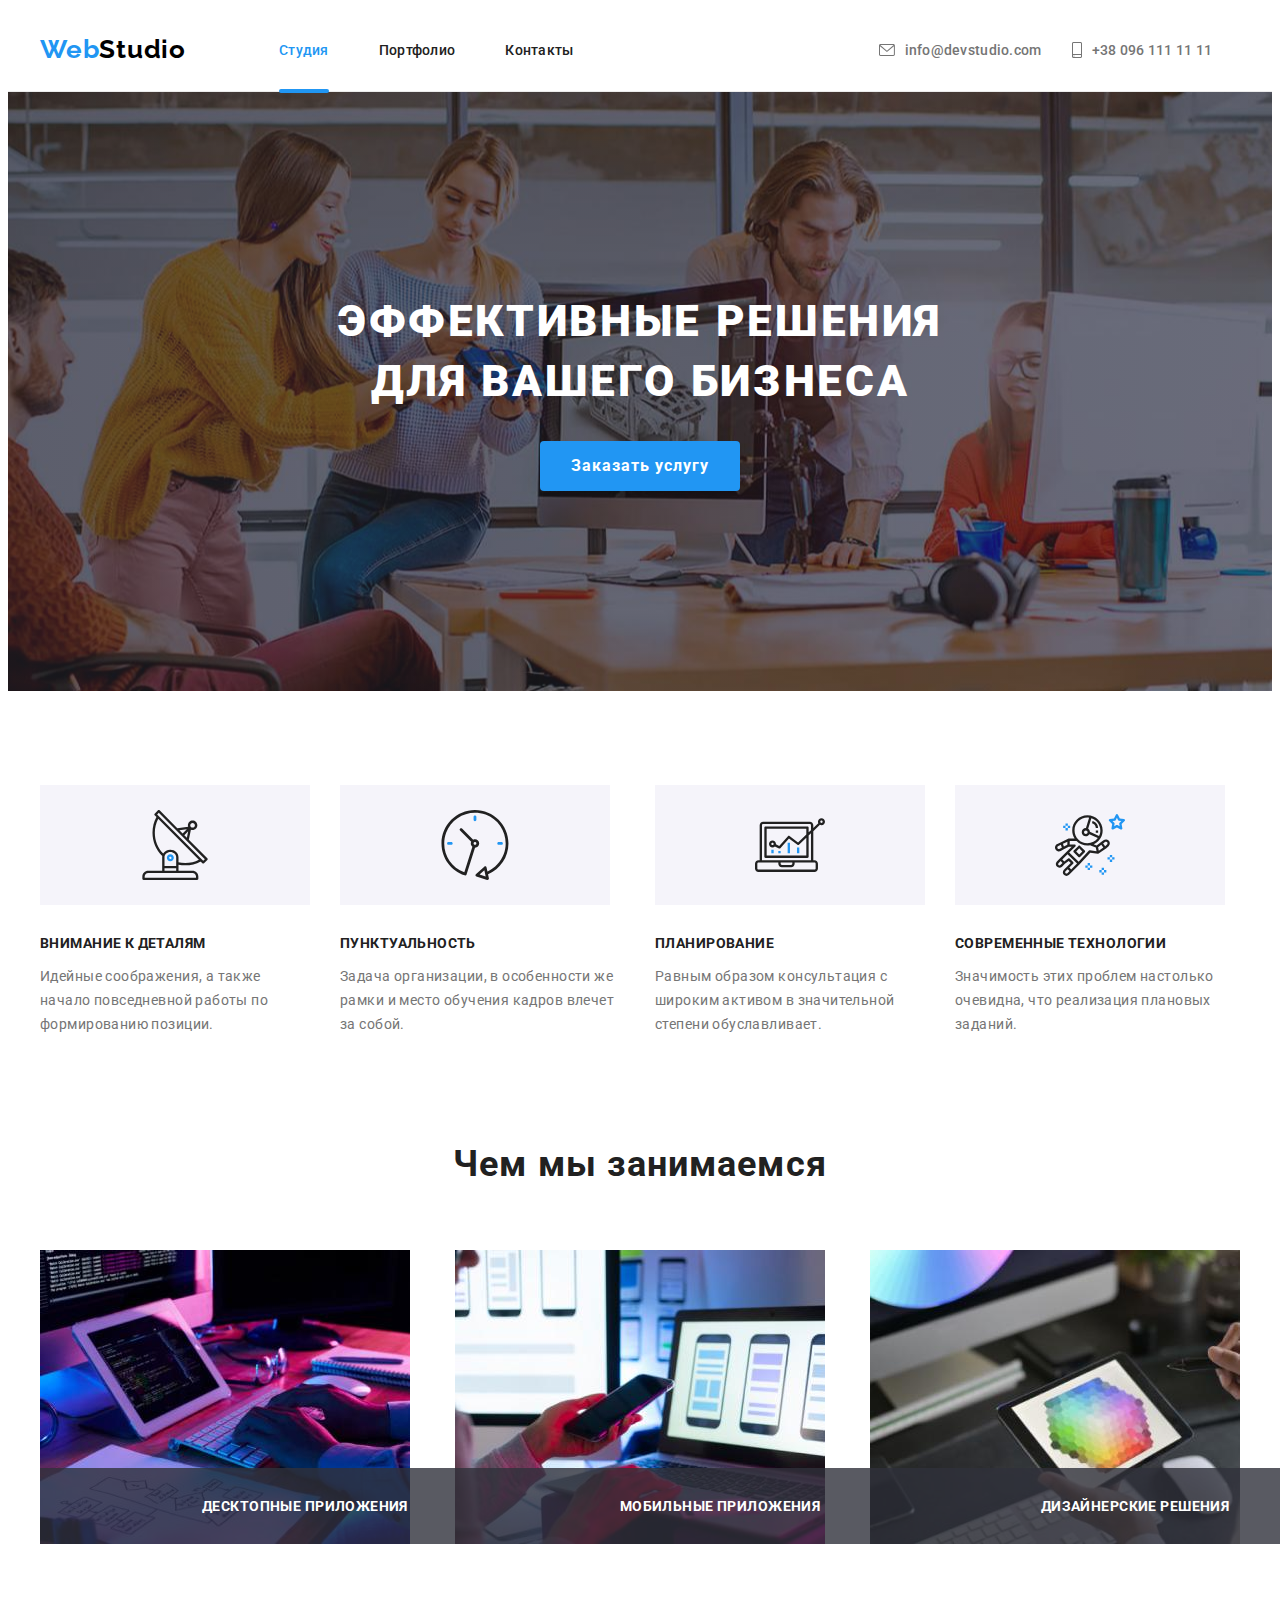
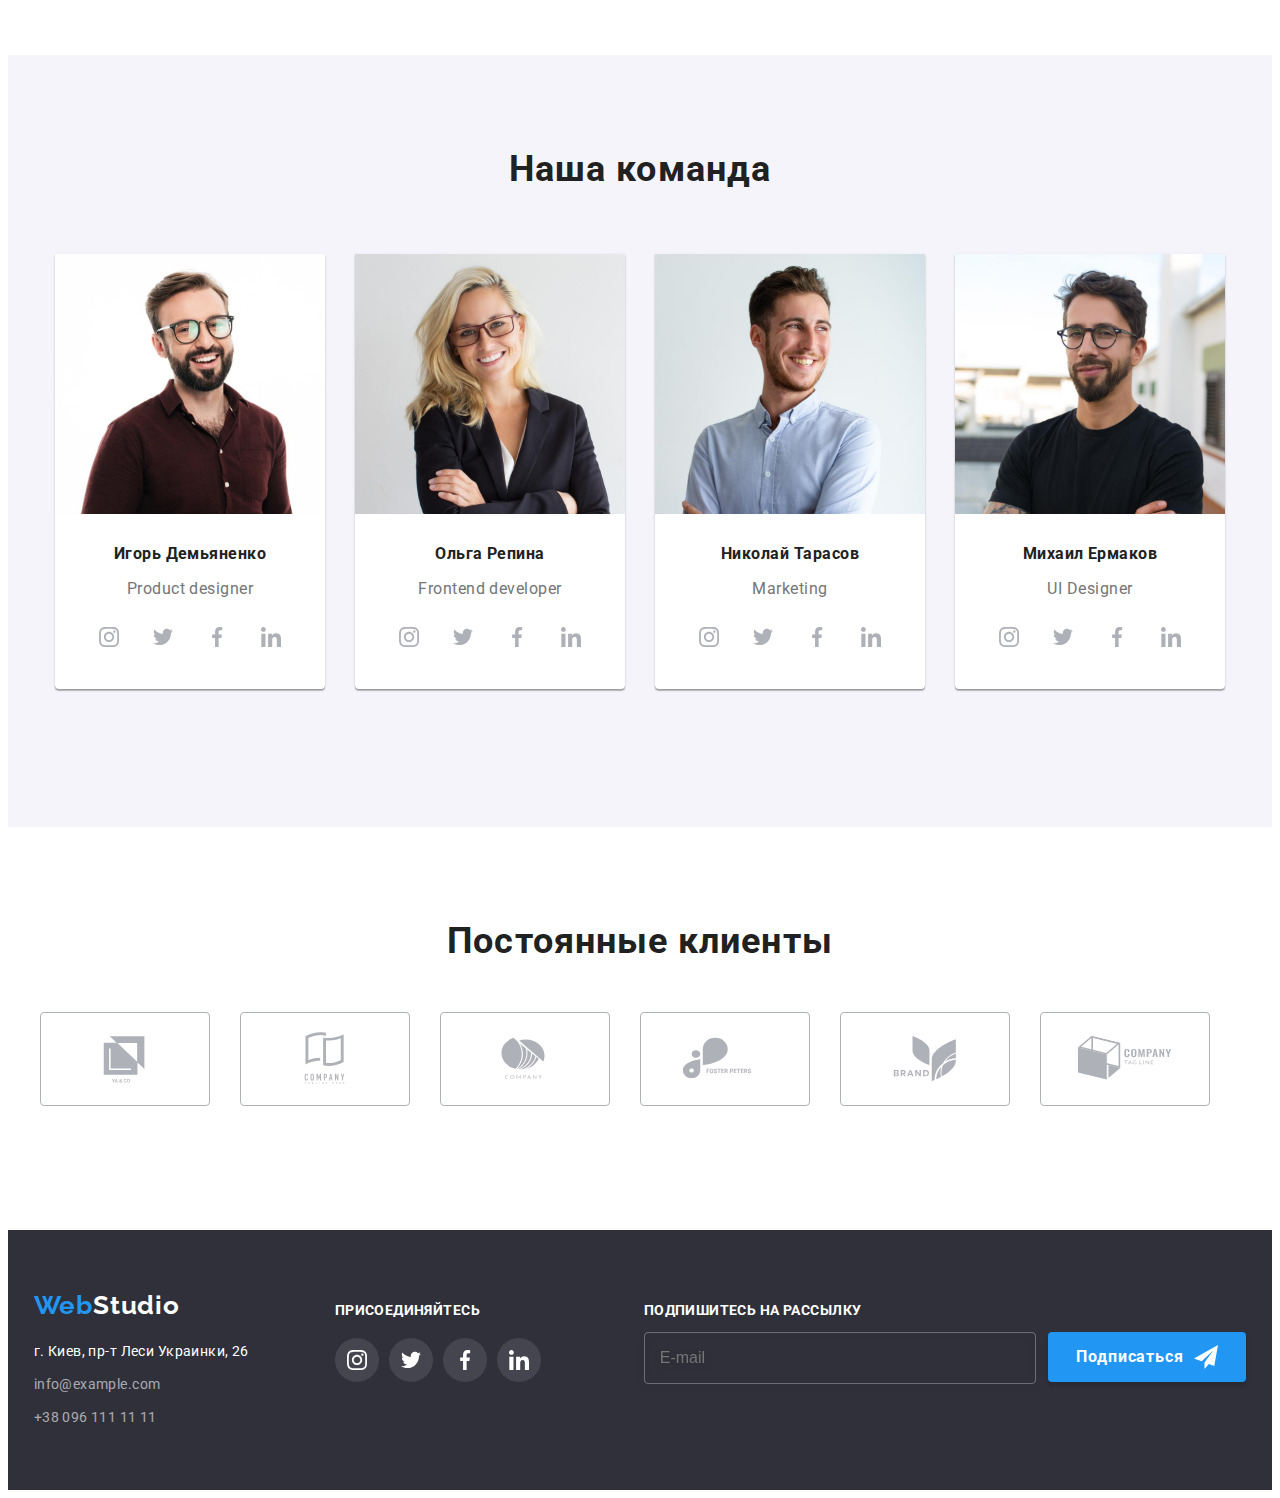
==== commit fff17fab: "Внесены правки по ДЗ-8" ====
--- a/index.html
+++ b/index.html
@@ -31,6 +31,7 @@
             </button>
             <!-- Mobile menu -->
             <div class="menu-container" id="menu-container" data-menu>
+                
                 <nav class="main-nav">
                     <ul class="navbar-list">
                         <li class="navbar-list__item">
@@ -45,39 +46,42 @@
                     </ul>
                 </nav>
             <!-- Header contacts -->
-                    <ul class="header-contacts">
-                        <li class="header-contacts__item">
-                            <a href="mailto:info@devstudio.com" class="header-contacts__link menu-mail-link ">
-                             <svg class="header-contacts__mail">
-                                 <use href="./images/icons.svg#icon-envelope"></use>
-                             </svg>
-                             info@devstudio.com
-                            </a>
-                        </li>
-                        <li class="header-contacts__item">
-                            <a href="tel:+380961111111" class="header-contacts__link">
-                             <svg class="header-contacts__phone">
-                                 <use href="./images/icons.svg#icon-smartphone"></use>
-                             </svg>
-                             +38 096 111 11 11
-                            </a>
-                        </li> 
-                    </ul>
-
-                    <ul class="menu-contacts">
-                        <li class="menu-contacts__item">
-                            <a href="#" class="menu-contacts__link">Instagram</a>
-                        </li>
-                        <li class="menu-contacts__item">
-                            <a href="#" class="menu-contacts__link">Twitter</a>
-                        </li>
-                        <li class="menu-contacts__item">
-                            <a href="#" class="menu-contacts__link">Facebook</a>
-                        </li>
-                        <li class="menu-contacts__item">
-                            <a href="#" class="menu-contacts__link">LinkedIn</a>
-                        </li>
-                    </ul>
+
+                    <div class="menu-contacts-and-social">
+                        <ul class="header-contacts">
+                            <li class="header-contacts__item">
+                                <a href="mailto:info@devstudio.com" class="header-contacts__link menu-mail-link ">
+                                <svg class="header-contacts__mail">
+                                    <use href="./images/icons.svg#icon-envelope"></use>
+                                </svg>
+                                info@devstudio.com
+                                </a>
+                            </li>
+                            <li class="header-contacts__item">
+                                <a href="tel:+380961111111" class="header-contacts__link">
+                                <svg class="header-contacts__phone">
+                                    <use href="./images/icons.svg#icon-smartphone"></use>
+                                </svg>
+                                +38 096 111 11 11
+                                </a>
+                            </li> 
+                        </ul>
+
+                        <ul class="menu-contacts">
+                            <li class="menu-contacts__item">
+                                <a href="#" class="menu-contacts__link">Instagram</a>
+                            </li>
+                            <li class="menu-contacts__item">
+                                <a href="#" class="menu-contacts__link">Twitter</a>
+                            </li>
+                            <li class="menu-contacts__item">
+                                <a href="#" class="menu-contacts__link">Facebook</a>
+                            </li>
+                            <li class="menu-contacts__item">
+                                <a href="#" class="menu-contacts__link">LinkedIn</a>
+                            </li>
+                        </ul>
+                    </div>
               </div>
         </div>
     </header>
@@ -370,7 +374,7 @@
     
     <footer class="footer">
         <div class="footer-container container">
-            <div>
+            <div class="logo-address-container">
             <a href="./" class="footer__logo"><span class="logo-first-half">Web</span>Studio</a>
             <address class="address">
                 <ul class="address-links">
--- a/css/main.min.css
+++ b/css/main.min.css
@@ -1,2 +1,2 @@
-@-webkit-keyframes modal-appear{0%{opacity:0}100%{opacity:1}}@keyframes modal-appear{0%{opacity:0}100%{opacity:1}}body{font-family:'Roboto', sans-serif;color:#212121;font-size:14px;letter-spacing:0.03em;background-color:#fff}.container{margin-left:auto;margin-right:auto;padding-left:15px;padding-right:15px;text-align:center}@media screen and (min-width: 480px){.container{width:480px}}@media screen and (min-width: 768px){.container{width:768px}}@media screen and (min-width: 1200px){.container{width:1200px}}.header{border-bottom:1px solid #ececec;position:relative}.container.navbar{display:-webkit-box;display:-ms-flexbox;display:flex;-webkit-box-align:center;-ms-flex-align:center;align-items:center;-ms-flex-wrap:wrap;flex-wrap:wrap;-webkit-box-pack:justify;-ms-flex-pack:justify;justify-content:space-between}@media screen and (min-width: 768px){.container.navbar{-ms-flex-wrap:nowrap;flex-wrap:nowrap;-webkit-box-pack:start;-ms-flex-pack:start;justify-content:flex-start;-webkit-box-align:center;-ms-flex-align:center;align-items:center}}.menu-button{display:-webkit-box;display:-ms-flexbox;display:flex;-webkit-box-pack:center;-ms-flex-pack:center;justify-content:center;-webkit-box-align:center;-ms-flex-align:center;align-items:center;width:40px;height:40px;padding:12px 8px;border:none;background-color:transparent;z-index:1}@media screen and (min-width: 768px){.menu-button{display:none}}.menu-button .icon-cross{display:none}.menu-button.is-open .icon-cross{display:block}.menu-button.is-open .icon-menu{display:none}.menu-container{display:none;position:absolute;top:0%;left:0%;background-color:#fff}.menu-container.is-open{display:-webkit-box;display:-ms-flexbox;display:flex;-webkit-box-orient:vertical;-webkit-box-direction:normal;-ms-flex-direction:column;flex-direction:column;width:100%;height:100vh}@media screen and (min-width: 768px){.menu-container{display:-webkit-box;display:-ms-flexbox;display:flex;position:static;height:-webkit-fit-content;height:-moz-fit-content;height:fit-content}}.header__logo{font-family:'Raleway', sans-serif;font-weight:bold;font-size:26px;line-height:1.2;letter-spacing:0.03em;text-decoration:none;color:#000;padding-top:16px;padding-bottom:16px}@media screen and (min-width: 480px){.header__logo{padding-top:16px;padding-bottom:16px}}@media screen and (min-width: 768px){.header__logo{font-size:24px;margin-top:26px;margin-bottom:26px;padding:0}}@media screen and (min-width: 1200px){.header__logo{font-size:26px;line-height:1.2}}.logo-first-half{font-family:'Raleway', sans-serif;color:#2196f3}.main-nav{display:-webkit-box;display:-ms-flexbox;display:flex;-webkit-box-align:center;-ms-flex-align:center;align-items:center}@media screen and (max-width: 768px){.main-nav{margin-top:48px;margin-left:40px}}@media screen and (min-width: 1200px){.main-nav{margin-left:93px}}.navbar-list{list-style:none;padding-left:0px}@media screen and (min-width: 768px){.navbar-list{display:-webkit-box;display:-ms-flexbox;display:flex;-webkit-box-align:center;-ms-flex-align:center;align-items:center;margin-left:88px}}@media screen and (min-width: 1200px){.navbar-list{margin-left:0}}@media screen and (max-width: 767px){.navbar-list__item{margin-bottom:32px}}@media screen and (min-width: 768px){.navbar-list__item{margin-right:50px}}.navbar-list__item:last-child{margin-bottom:0;margin-right:0}.navbar-list__link{font-weight:500;font-size:40px;line-height:1.17;letter-spacing:0.02em;color:#212121;text-decoration:none;display:-webkit-box;display:-ms-flexbox;display:flex;-webkit-transition:color 250ms cubic-bezier(0.4, 0, 0.2, 1);transition:color 250ms cubic-bezier(0.4, 0, 0.2, 1)}.navbar-list__link:hover,.navbar-list__link:focus{color:#2196f3}@media screen and (min-width: 768px){.navbar-list__link{font-style:normal;font-weight:500;font-size:14px;line-height:1.15;letter-spacing:0.02em}}.navbar-list__link--current{font-weight:500;font-size:40px;line-height:1.17;letter-spacing:0.02em;color:#2196f3;text-decoration:none;position:relative}@media screen and (min-width: 768px){.navbar-list__link--current{font-style:normal;font-weight:500;font-size:14px;line-height:1.15;letter-spacing:0.02em}}.navbar-list__link--current::after{content:'';height:4px;width:100%;background-color:#2196f3;position:absolute;top:47px;border-radius:2px}@media screen and (max-width: 768px){.navbar-list__link--current::after{width:0%}}.header-contacts__mail{display:none;width:16px;height:12px;fill:#757575;margin-right:10px;-webkit-transition:fill 250ms cubic-bezier(0.4, 0, 0.2, 1);transition:fill 250ms cubic-bezier(0.4, 0, 0.2, 1)}.header-contacts__link:hover .header-contacts__mail,.header-contacts__link:focus .header-contacts__mail{fill:#2196f3}@media screen and (min-width: 768px){.header-contacts__mail{display:inline-block}}.header-contacts__phone{display:none;width:10px;height:16px;fill:#757575;margin-right:10px;-webkit-transition:fill 250ms cubic-bezier(0.4, 0, 0.2, 1);transition:fill 250ms cubic-bezier(0.4, 0, 0.2, 1)}.header-contacts__link:hover .header-contacts__phone,.header-contacts__link:focus .header-contacts__phone{fill:#2196f3}@media screen and (min-width: 768px){.header-contacts__phone{display:inline-block}}.header-contacts{text-align:left;list-style:none;padding:0px}@media screen and (max-width: 480px){.header-contacts{display:-webkit-box;display:-ms-flexbox;display:flex;-webkit-box-orient:vertical;-webkit-box-direction:reverse;-ms-flex-direction:column-reverse;flex-direction:column-reverse;margin-top:302px;margin-bottom:0}}@media screen and (min-width: 480px){.header-contacts{display:-webkit-box;display:-ms-flexbox;display:flex;-webkit-box-orient:vertical;-webkit-box-direction:reverse;-ms-flex-direction:column-reverse;flex-direction:column-reverse;margin-top:302px}}@media screen and (min-width: 768px){.header-contacts{display:-webkit-box;display:-ms-flexbox;display:flex;-webkit-box-orient:vertical;-webkit-box-direction:normal;-ms-flex-direction:column;flex-direction:column;-webkit-box-pack:center;-ms-flex-pack:center;justify-content:center;margin:0}}@media screen and (min-width: 1200px){.header-contacts{-webkit-box-orient:horizontal;-webkit-box-direction:normal;-ms-flex-direction:row;flex-direction:row;-webkit-box-align:center;-ms-flex-align:center;align-items:center;margin-left:305px}}@media screen and (max-width: 479px){.header-contacts__item{margin-left:40px;margin-bottom:32px}}@media screen and (min-width: 480px){.header-contacts__item{margin-left:40px;margin-bottom:32px}}@media screen and (min-width: 768px){.header-contacts__item{margin-bottom:0px;margin-left:84px}}@media screen and (min-width: 1200px){.header-contacts__item{margin-left:0;margin-right:30px}}@media screen and (min-width: 768px){.header-contacts__item:last-child{margin-top:10px}}@media screen and (min-width: 1200px){.header-contacts__item:last-child{margin-top:0px;margin-right:0px}}@media screen and (min-width: 480px){.header-contacts__item:first-child{margin-bottom:0}}.header-contacts__link{display:block;font-family:'Roboto', sans-serif;font-style:normal;font-weight:500;font-size:34px;line-height:40px;letter-spacing:0.02em;color:#2196f3;text-decoration:none;-webkit-box-align:center;-ms-flex-align:center;align-items:center;-webkit-transition:color 250ms cubic-bezier(0.4, 0, 0.2, 1);transition:color 250ms cubic-bezier(0.4, 0, 0.2, 1)}.header-contacts__link:hover,.header-contacts__link:focus{color:#2196f3}@media screen and (min-width: 768px){.header-contacts__link{display:-webkit-box;display:-ms-flexbox;display:flex;font-style:normal;font-weight:500;font-size:12px;line-height:14px;letter-spacing:0.02em;color:#757575}}@media screen and (min-width: 1200px){.header-contacts__link{font-size:14px}}.menu-mail-link{font-style:normal;font-weight:500;font-size:24px;line-height:28px;letter-spacing:0.02em;color:#757575}@media screen and (min-width: 768px){.menu-mail-link{font-style:normal;font-weight:500;font-size:12px;line-height:14px;letter-spacing:0.02em}}@media screen and (min-width: 1200px){.menu-mail-link{font-size:14px}}.menu-contacts{list-style:none;display:-webkit-box;display:-ms-flexbox;display:flex;-webkit-box-pack:left;-ms-flex-pack:left;justify-content:left;margin:64px 0px 48px 30px;padding:0px}@media screen and (min-width: 768px){.menu-contacts{display:none}}.menu-contacts__item{border-right:1px solid rgba(33,33,33,0.2)}.menu-contacts__item:last-child{border:hidden}.menu-contacts__link{padding:10px;margin:0px;color:#2196f3;text-decoration:none;font-style:normal;font-weight:500;font-size:18px;line-height:1.2;letter-spacing:0.02em}.hero{background-color:#2f303a;display:-webkit-box;display:-ms-flexbox;display:flex;-webkit-box-align:center;-ms-flex-align:center;align-items:center;background-image:-webkit-gradient(linear, left top, right top, from(rgba(47,48,58,0.5)), to(rgba(47,48,58,0.3))),url(../images/hero_bgnd.jpg);background-image:linear-gradient(to right, rgba(47,48,58,0.5), rgba(47,48,58,0.3)),url(../images/hero_bgnd.jpg);background-repeat:no-repeat;background-position:50% 50%}@media screen and (max-width: 479px){.hero{background-size:cover;background-image:-webkit-gradient(linear, left top, right top, from(rgba(47,48,58,0.5)), to(rgba(47,48,58,0.3))),url(/images/hero_bgnd_mobile.jpg);background-image:linear-gradient(to right, rgba(47,48,58,0.5), rgba(47,48,58,0.3)),url(/images/hero_bgnd_mobile.jpg)}}@media screen and (min-width: 480px){.hero{background-size:cover;background-image:-webkit-gradient(linear, left top, right top, from(rgba(47,48,58,0.5)), to(rgba(47,48,58,0.3))),url(/images/hero_bgnd_mobile.jpg);background-image:linear-gradient(to right, rgba(47,48,58,0.5), rgba(47,48,58,0.3)),url(/images/hero_bgnd_mobile.jpg)}}@media screen and (min-width: 768px){.hero{background-size:cover;background-image:-webkit-gradient(linear, left top, right top, from(rgba(47,48,58,0.5)), to(rgba(47,48,58,0.3))),url(/images/hero_bgnd_tablet.jpg);background-image:linear-gradient(to right, rgba(47,48,58,0.5), rgba(47,48,58,0.3)),url(/images/hero_bgnd_tablet.jpg)}}@media screen and (min-width: 1200px){.hero{background-size:1600px auto;background-image:-webkit-gradient(linear, left top, right top, from(rgba(47,48,58,0.5)), to(rgba(47,48,58,0.3))),url(../images/hero_bgnd.jpg);background-image:linear-gradient(to right, rgba(47,48,58,0.5), rgba(47,48,58,0.3)),url(../images/hero_bgnd.jpg)}}.hero__title{font-weight:900;text-align:center;letter-spacing:0.06em;text-transform:uppercase;color:#fff;margin:0px 0px 30px 0px}@media screen and (max-width: 479px){.hero__title{margin-top:118px;font-size:26px;line-height:1.6}}@media screen and (min-width: 480px){.hero__title{margin-top:118px;font-size:26px;line-height:1.6}}@media screen and (min-width: 1200px){.hero__title{margin-top:200px;font-size:44px;line-height:1.35}}.hero__button{background-color:#2196f3;font-family:inherit;font-weight:bold;font-size:16px;line-height:1.9;text-align:center;letter-spacing:0.06em;-webkit-box-shadow:0px 4px 4px rgba(0,0,0,0.15);box-shadow:0px 4px 4px rgba(0,0,0,0.15);border-radius:4px;border:none;color:#fff;cursor:pointer;width:200px;height:50px}@media screen and (max-width: 479px){.hero__button{margin-bottom:118px}}@media screen and (min-width: 480px){.hero__button{margin-bottom:118px}}@media screen and (min-width: 1200px){.hero__button{margin-bottom:200px}}.principles{padding:94px 0px 94px 0px}.principles__header{display:none}.principles-list{list-style:none;display:-webkit-box;display:-ms-flexbox;display:flex;margin:0 auto;padding:0px}@media screen and (max-width: 479px){.principles-list{-webkit-box-orient:vertical;-webkit-box-direction:normal;-ms-flex-direction:column;flex-direction:column}}@media screen and (min-width: 480px){.principles-list{-webkit-box-orient:vertical;-webkit-box-direction:normal;-ms-flex-direction:column;flex-direction:column}}@media screen and (min-width: 768px){.principles-list{-webkit-box-orient:horizontal;-webkit-box-direction:normal;-ms-flex-direction:row;flex-direction:row;-ms-flex-wrap:wrap;flex-wrap:wrap}}@media screen and (min-width: 1200px){.principles-list{-webkit-box-orient:horizontal;-webkit-box-direction:normal;-ms-flex-direction:row;flex-direction:row;-ms-flex-wrap:nowrap;flex-wrap:nowrap}}@media screen and (min-width: 768px){.principles-list__item{width:354px;margin-right:30px}}@media screen and (min-width: 1200px){.principles-list__item{width:270px;margin-right:30px}}@media screen and (min-width: 768px){.principles-list__item:nth-child(2){width:354px;margin-right:0px}}@media screen and (min-width: 1200px){.principles-list__item:nth-child(2){width:354px;margin-right:30px}}@media screen and (min-width: 768px){.principles-list__item:nth-child(4){width:354px;margin-right:0px}}.principle{background-color:#f5f4fa;display:-webkit-box;display:-ms-flexbox;display:flex;-webkit-box-pack:center;-ms-flex-pack:center;justify-content:center;-webkit-box-align:center;-ms-flex-align:center;align-items:center;height:120px;margin-bottom:30px}@media screen and (max-width: 479px){.principle{width:100%}}@media screen and (min-width: 480px){.principle{width:100%}}@media screen and (min-width: 768px){.principle{width:354px}}@media screen and (min-width: 1200px){.principle{width:270px}}.principle__icon{width:70px;height:70px}.principle__title{font-weight:bold;font-size:inherit;line-height:1.15;letter-spacing:0.03em;text-transform:uppercase;color:#212121}@media screen and (max-width: 479px){.principle__title{text-align:center}}@media screen and (min-width: 480px){.principle__title{text-align:center}}@media screen and (min-width: 768px){.principle__title{text-align:left}}.principle__description{font-size:inherit;line-height:1.7;letter-spacing:0.03em;color:#757575}@media screen and (max-width: 479px){.principle__description{text-align:left}}@media screen and (min-width: 480px){.principle__description{text-align:left}}@media screen and (min-width: 768px){.principle__description{text-align:left}}.activities{padding-bottom:94px}@media screen and (max-width: 1200px){.activities{display:none}}.activities__title{font-weight:bold;font-size:36px;line-height:1.15;letter-spacing:0.03em;padding-bottom:50px;margin:0px}.activities__list{list-style:none;display:-webkit-box;display:-ms-flexbox;display:flex;-webkit-box-pack:justify;-ms-flex-pack:justify;justify-content:space-between;padding-left:0px}.activities__image{position:relative}.activities__text{color:#fff;background-color:rgba(48,49,59,0.8);font-weight:bold;font-size:inherit;line-height:1.15;text-transform:uppercase;text-align:center;padding:30px 80px;margin:0 auto;position:absolute;bottom:3px;width:100%}.team{background-color:#f5f4fa;padding-bottom:94px}.team__title{font-weight:bold;font-size:36px;line-height:1.15;letter-spacing:0.03em;padding:94px 0px 50px 0px;margin:0px}.team__list{list-style:none;display:-webkit-box;display:-ms-flexbox;display:flex;padding-left:0px}@media screen and (max-width: 479px){.team__list{-webkit-box-orient:vertical;-webkit-box-direction:normal;-ms-flex-direction:column;flex-direction:column;-webkit-box-align:center;-ms-flex-align:center;align-items:center}}@media screen and (min-width: 480px){.team__list{-webkit-box-orient:vertical;-webkit-box-direction:normal;-ms-flex-direction:column;flex-direction:column;-webkit-box-align:center;-ms-flex-align:center;align-items:center}}@media screen and (min-width: 768px){.team__list{-webkit-box-orient:horizontal;-webkit-box-direction:normal;-ms-flex-direction:row;flex-direction:row;-ms-flex-wrap:wrap;flex-wrap:wrap;-webkit-box-pack:center;-ms-flex-pack:center;justify-content:center}}@media screen and (min-width: 1200px){.team__list{-ms-flex-wrap:nowrap;flex-wrap:nowrap}}.member{-webkit-box-shadow:0px 1px 3px rgba(0,0,0,0.12),0px 1px 1px rgba(0,0,0,0.14),0px 2px 1px rgba(0,0,0,0.2);box-shadow:0px 1px 3px rgba(0,0,0,0.12),0px 1px 1px rgba(0,0,0,0.14),0px 2px 1px rgba(0,0,0,0.2);border-radius:0px 0px 4px 4px;background-color:#fff;padding-bottom:30px}@media screen and (max-width: 479px){.member{margin-bottom:30px}}@media screen and (min-width: 480px){.member{margin-bottom:30px}}@media screen and (min-width: 768px){.member{margin-right:30px}}@media screen and (min-width: 768px){.member:nth-child(2){margin-right:0px}}@media screen and (min-width: 1200px){.member:nth-child(2){margin-right:30px}}@media screen and (min-width: 768px){.member:nth-child(4){margin-right:0px}}@media screen and (min-width: 1200px){.member:nth-child(4){margin-right:0px}}.member__photo{display:block}@media screen and (max-width: 479px){.member__photo{width:100%;height:auto}}@media screen and (min-width: 480px){.member__photo{width:100%;height:auto}}@media screen and (min-width: 768px){.member__photo{width:354px}}@media screen and (min-width: 1200px){.member__photo{width:270px}}.member__name{font-size:16px;line-height:1.2;letter-spacing:0.03em;color:#212121}.member__position{font-weight:normal;font-size:16px;line-height:1.2;letter-spacing:0.03em;color:#757575}.member-contacts{display:-webkit-box;display:-ms-flexbox;display:flex;-webkit-box-pack:center;-ms-flex-pack:center;justify-content:center;list-style:none;padding-left:0px}.member-contacts__button{margin-right:10px}.member-contacts__button:last-child{margin-right:0px}.member-contacts__link{display:-webkit-box;display:-ms-flexbox;display:flex;-webkit-box-pack:center;-ms-flex-pack:center;justify-content:center;-webkit-box-align:center;-ms-flex-align:center;align-items:center;width:44px;height:44px;border-radius:50%;background-color:#fff;-webkit-transition:background-color 250ms cubic-bezier(0.4, 0, 0.2, 1);transition:background-color 250ms cubic-bezier(0.4, 0, 0.2, 1)}.member-contacts__link:hover{background-color:#2196f3}.member-contacts__icon{fill:#afb1b8;width:20px;height:20px;-webkit-transition:fill 250ms cubic-bezier(0.4, 0, 0.2, 1);transition:fill 250ms cubic-bezier(0.4, 0, 0.2, 1)}.member-contacts__link:hover .member-contacts__icon{fill:#fff}.customers{padding-top:94px}@media screen and (max-width: 479px){.customers{padding-bottom:60px}}@media screen and (min-width: 480px){.customers{padding-bottom:60px}}@media screen and (min-width: 1200px){.customers{padding-bottom:94px}}.customers__title{font-weight:bold;font-size:36px;line-height:1.15;letter-spacing:0.03em;padding-bottom:50px;margin:0px auto}.customers__list{display:-webkit-box;display:-ms-flexbox;display:flex;-webkit-box-pack:center;-ms-flex-pack:center;justify-content:center;list-style:none;padding-left:0px;margin-top:0px;margin-bottom:0px}@media screen and (max-width: 479px){.customers__list{-ms-flex-wrap:wrap;flex-wrap:wrap}}@media screen and (min-width: 480px){.customers__list{-ms-flex-wrap:wrap;flex-wrap:wrap}}@media screen and (min-width: 768px){.customers__list{-ms-flex-wrap:wrap;flex-wrap:wrap}}@media screen and (max-width: 1199px){.customers-card{margin-right:30px;margin-bottom:30px}}@media screen and (min-width: 1200px){.customers-card:nth-child(1),.customers-card:nth-child(3),.customers-card:nth-child(5){margin-right:30px;margin-bottom:0px}}@media screen and (max-width: 479px){.customers-card:nth-child(2),.customers-card:nth-child(4),.customers-card:nth-child(6){margin-right:0}}@media screen and (min-width: 480px){.customers-card:nth-child(2),.customers-card:nth-child(4),.customers-card:nth-child(6){margin-right:0}}@media screen and (min-width: 768px){.customers-card:nth-child(2),.customers-card:nth-child(4){margin-right:30px}}@media screen and (min-width: 768px) and (max-width: 1199px){.customers-card:nth-child(3),.customers-card:nth-child(6){margin-right:0}}.customers-card__link{display:-webkit-box;display:-ms-flexbox;display:flex;-webkit-box-pack:center;-ms-flex-pack:center;justify-content:center;-webkit-box-align:center;-ms-flex-align:center;align-items:center;padding:16px 32px;border:1px solid #afb1b8;border-radius:4px;-webkit-transition:border 250ms cubic-bezier(0.4, 0, 0.2, 1);transition:border 250ms cubic-bezier(0.4, 0, 0.2, 1)}.customers-card__link:hover,.customers-card__link:focus{border:1px solid #2196f3}@media screen and (max-width: 479px){.customers-card__link{padding:16px 51px}}@media screen and (min-width: 480px){.customers-card__link{padding:16px 51px}}@media screen and (min-width: 768px){.customers-card__link{padding:16px 59px}}@media screen and (min-width: 1200px){.customers-card__link{padding:16px 31px}}.customers-card__icon{fill:#afb1b8;width:106px;height:60px;-webkit-transition:fill 250ms cubic-bezier(0.4, 0, 0.2, 1);transition:fill 250ms cubic-bezier(0.4, 0, 0.2, 1)}.customers-card__link:hover .customers-card__icon,.customers-card__link:focus .customers-card__icon{fill:#2196f3}.footer{background-color:#2f303a}.footer-container{-webkit-box-pack:center;-ms-flex-pack:center;justify-content:center}@media screen and (max-width: 479px){.footer-container{display:block}}@media screen and (min-width: 480px){.footer-container{display:block}}@media screen and (min-width: 1200px){.footer-container{display:-webkit-box;display:-ms-flexbox;display:flex}}.footer__logo{color:#fff;font-family:'Raleway', sans-serif;font-weight:bold;font-size:26px;line-height:1.2;letter-spacing:0.03em;text-decoration:none;display:-webkit-box;display:-ms-flexbox;display:flex;-webkit-box-align:center;-ms-flex-align:center;align-items:center;padding-top:60px;padding-bottom:10px}@media screen and (max-width: 479px){.footer__logo{font-size:24px;-webkit-box-pack:center;-ms-flex-pack:center;justify-content:center}}@media screen and (min-width: 480px){.footer__logo{font-size:24px;-webkit-box-pack:center;-ms-flex-pack:center;justify-content:center}}.address{display:-webkit-box;display:-ms-flexbox;display:flex;-webkit-box-align:center;-ms-flex-align:center;align-items:center;-webkit-box-pack:start;-ms-flex-pack:start;justify-content:flex-start;text-align:left}@media screen and (max-width: 479px){.address{-webkit-box-pack:center;-ms-flex-pack:center;justify-content:center}}@media screen and (min-width: 480px){.address{-webkit-box-pack:center;-ms-flex-pack:center;justify-content:center}}.address-links{list-style:none;display:-webkit-box;display:-ms-flexbox;display:flex;-webkit-box-pack:center;-ms-flex-pack:center;justify-content:center;-webkit-box-orient:vertical;-webkit-box-direction:normal;-ms-flex-direction:column;flex-direction:column}@media screen and (max-width: 479px){.address-links{margin:0;padding:0}}@media screen and (min-width: 480px){.address-links{margin:0;padding:0}}@media screen and (min-width: 1200px){.address-links{margin:0px 0px 0px 0px;padding:0px 0px 60px 0px}}.address-links__item{display:-webkit-box;display:-ms-flexbox;display:flex;-webkit-box-pack:center;-ms-flex-pack:center;justify-content:center}.address__physical{color:#fff}.address__link{text-decoration:none;color:rgba(255,255,255,0.6);font-style:normal;font-weight:normal;font-size:14px;line-height:1.7;letter-spacing:0.03em;display:inline-block;margin-top:9px;min-width:231px;-webkit-transition:color 250ms cubic-bezier(0.4, 0, 0.2, 1);transition:color 250ms cubic-bezier(0.4, 0, 0.2, 1)}.address__link:hover,.address__link:focus{color:#2196f3}@media screen and (max-width: 479px){.address__link{text-align:center}}@media screen and (min-width: 480px){.address__link{text-align:center}}@media screen and (max-width: 479px){.social{margin-top:60px;margin-left:0}}@media screen and (min-width: 480px){.social{margin-top:60px;margin-left:0}}@media screen and (min-width: 1200px){.social{margin-left:70px;margin-top:72px}}.social__title,.newsletter__title{font-style:normal;font-weight:bold;font-size:14px;line-height:1.15;letter-spacing:0.03em;text-transform:uppercase;color:#fff;margin-top:0px}@media screen and (max-width: 479px){.social__title,.newsletter__title{text-align:center}}@media screen and (min-width: 480px){.social__title,.newsletter__title{text-align:center}}@media screen and (min-width: 1200px){.social__title,.newsletter__title{text-align:left}}.social-networks{display:-webkit-box;display:-ms-flexbox;display:flex;-webkit-box-pack:center;-ms-flex-pack:center;justify-content:center;list-style:none;padding-left:0px;margin-top:20px;margin-bottom:0px}.social-networks__button{margin-right:10px}.social-networks__link{display:-webkit-box;display:-ms-flexbox;display:flex;-webkit-box-pack:center;-ms-flex-pack:center;justify-content:center;-webkit-box-align:center;-ms-flex-align:center;align-items:center;width:44px;height:44px;border-radius:50%;background-color:rgba(255,255,255,0.1);-webkit-transition:background-color 250ms cubic-bezier(0.4, 0, 0.2, 1);transition:background-color 250ms cubic-bezier(0.4, 0, 0.2, 1)}.social-networks__link:hover,.social-networks__link:focus{background-color:#2196f3}.social-networks__icon{fill:#fff;width:20px;height:20px}@media screen and (max-width: 479px){.newsletter{margin-top:60px}}@media screen and (min-width: 480px){.newsletter{margin-top:60px}}@media screen and (min-width: 1200px){.newsletter{margin-left:93px;margin-top:72px}}@media screen and (max-width: 479px){.newsletter-subscribe{-ms-flex-wrap:wrap;flex-wrap:wrap;padding-bottom:60px}}@media screen and (min-width: 480px){.newsletter-subscribe{-ms-flex-wrap:wrap;flex-wrap:wrap;padding-bottom:60px}}@media screen and (min-width: 1200px){.newsletter-subscribe{display:-webkit-box;display:-ms-flexbox;display:flex;-ms-flex-wrap:nowrap;flex-wrap:nowrap}}.newsletter-subscribe__form{font-size:16px;line-height:1.25;display:inline-block;padding:15px;border:1px solid rgba(255,255,255,0.3);-webkit-filter:drop-shadow(0px 4px 4px rgba(0,0,0,0.15));filter:drop-shadow(0px 4px 4px rgba(0,0,0,0.15));border-radius:4px;background-color:transparent;color:rgba(255,255,255,0.6);width:360px}.newsletter-subscribe__form::-webkit-input-placeholder{display:inline-block}.newsletter-subscribe__form:-ms-input-placeholder{display:inline-block}.newsletter-subscribe__form::-ms-input-placeholder{display:inline-block}.newsletter-subscribe__form::placeholder{display:inline-block}@media screen and (max-width: 479px){.newsletter-subscribe__form{margin-bottom:20px}}@media screen and (min-width: 480px){.newsletter-subscribe__form{margin-bottom:20px}}.newsletter-subscribe__button{display:-webkit-box;display:-ms-flexbox;display:flex;padding:10px 28px;margin-left:12px;font-family:inherit;font-weight:bold;font-size:16px;line-height:1.9;text-align:center;letter-spacing:0.06em;background:#2196f3;color:#fff;-webkit-box-shadow:0px 4px 4px rgba(0,0,0,0.15);box-shadow:0px 4px 4px rgba(0,0,0,0.15);border-radius:4px;border:transparent}.newsletter-subscribe__button:hover{cursor:pointer}@media screen and (max-width: 479px){.newsletter-subscribe__button{-webkit-box-align:center;-ms-flex-align:center;align-items:center;margin:0 auto}}@media screen and (min-width: 480px){.newsletter-subscribe__button{-webkit-box-align:center;-ms-flex-align:center;align-items:center;margin:0 auto}}@media screen and (min-width: 1200px){.newsletter-subscribe__button{-webkit-box-align:center;-ms-flex-align:center;align-items:center;-ms-flex-wrap:nowrap;flex-wrap:nowrap;height:50px;margin-left:12px}}.newsletter-subscribe__icon{fill:white;width:24px;height:24px;margin-left:10px}.backdrop{background-color:rgba(0,0,0,0.2);width:100%;height:100%;position:fixed;top:0;left:0}.backdrop.is-hidden{visibility:hidden;opacity:0;pointer-events:none}.modal{background-color:#fff;position:absolute;top:50%;left:50%;-webkit-transform:translate(-50%, -250%);transform:translate(-50%, -250%);width:528px;min-height:581px;outline:#000 1px dotted;border-radius:4px;-webkit-animation:modal-appear 3s ease-in-out 1;animation:modal-appear 3s ease-in-out 1}.backdrop .modal{opacity:1;-webkit-transform:translate(-50%, -50%);transform:translate(-50%, -50%)}@media screen and (max-width: 1199px){.modal{width:450px}}.modal__closeButton{display:-webkit-box;display:-ms-flexbox;display:flex;-webkit-box-pack:center;-ms-flex-pack:center;justify-content:center;-webkit-box-align:center;-ms-flex-align:center;align-items:center;position:absolute;top:8px;right:8px;width:30px;height:30px;border:1px solid rgba(0,0,0,0.1);border-radius:50%;background-color:transparent;cursor:pointer}.modal__closeButton:hover .modal__closeIcon{fill:#2196f3}@media screen and (max-width: 1199px){.modal__closeButton{right:30px}}.modal__closeIcon{fill:#000;-webkit-transition:0.3s cubic-bezier(0.4, 0, 0.2, 1) fill;transition:0.3s cubic-bezier(0.4, 0, 0.2, 1) fill}.modal__title{font-size:20px;line-height:1.1;text-align:center;letter-spacing:0.03em;display:block;color:#212121;margin-top:40px;padding-left:48px;padding-right:32px}.form{padding-left:41px;padding-right:39px;margin-top:12px}.form__input{border:1px solid rgba(33,33,33,0.2);border-radius:4px;width:100%;height:40px;margin-top:4px;padding:0 10px 0 40px;-webkit-transition:0.3s border cubic-bezier(0.4, 0, 0.2, 1);transition:0.3s border cubic-bezier(0.4, 0, 0.2, 1)}.form__inputBox:hover .form__input{border:1px solid #2196f3;cursor:pointer}.form__input:focus{outline:1px solid #2196f3}.form__input:focus+svg{fill:#2196f3}.form__comment{font-family:inherit;border:1px solid rgba(33,33,33,0.2);border-radius:4px;width:100%;height:120px;margin-top:4px;padding:12px 16px;-webkit-transition:0.3s border cubic-bezier(0.4, 0, 0.2, 1);transition:0.3s border cubic-bezier(0.4, 0, 0.2, 1);resize:none}.form__comment::-webkit-input-placeholder{font-size:14px;line-height:1.15;letter-spacing:0.01em;color:rgba(117,117,117,0.5)}.form__comment:-ms-input-placeholder{font-size:14px;line-height:1.15;letter-spacing:0.01em;color:rgba(117,117,117,0.5)}.form__comment::-ms-input-placeholder{font-size:14px;line-height:1.15;letter-spacing:0.01em;color:rgba(117,117,117,0.5)}.form__comment::placeholder{font-size:14px;line-height:1.15;letter-spacing:0.01em;color:rgba(117,117,117,0.5)}.form__inputBox:hover .form__comment{border:1px solid #2196f3;cursor:pointer}.form__comment:focus{outline:1px solid #2196f3}.form__inputBox{font-size:12px;display:block;margin-bottom:10px;color:#757575;position:relative}.form__inputIcon{display:block;width:18px;height:18px;position:absolute;top:50%;left:10px;-webkit-transition:0.3s fill cubic-bezier(0.4, 0, 0.2, 1);transition:0.3s fill cubic-bezier(0.4, 0, 0.2, 1)}.form__inputBox:hover .form__inputIcon{fill:#2196f3;cursor:pointer}.form__agreement{display:-webkit-box;display:-ms-flexbox;display:flex;-webkit-box-align:center;-ms-flex-align:center;align-items:center;-webkit-box-pack:center;-ms-flex-pack:center;justify-content:center;font-size:14px;line-height:1.7;letter-spacing:0.03em;color:#757575}.form__agreement:hover{cursor:pointer}.form__agreement::before{content:'';width:16px;height:16px;border:2px solid #212121;border-radius:2px;margin-right:7px}@media screen and (max-width: 1199px){.form__agreement{font-size:12px}}.form__checkbox{position:absolute;width:1px;height:1px;border:0px;margin:-1px;padding:0px;clip:rect(0 0 0 0);overflow:hidden}.form__checkbox:checked+.form__agreement::before{background-color:#2196f3;background-image:url(../images/icon-check.svg);background-position:center;background-repeat:no-repeat;border:transparent}.form__checkbox:focus+.form__agreement::before{border:2px solid #2196f3}.form__agreementLink{color:#2196f3;text-decoration:underline;font-size:14px;line-height:1.7;letter-spacing:0.03em}@media screen and (max-width: 1199px){.form__agreementLink{font-size:12px}}.form__submit{display:block;margin:30px auto 50px auto;padding:10px 55px;color:#fff;font-weight:bold;font-size:16px;line-height:1.9;text-align:center;background:#188ce8;border-radius:4px;border:transparent;-webkit-transition:-webkit-box-shadow 0.3s cubic-bezier(0.4, 0, 0.2, 1);transition:-webkit-box-shadow 0.3s cubic-bezier(0.4, 0, 0.2, 1);transition:box-shadow 0.3s cubic-bezier(0.4, 0, 0.2, 1);transition:box-shadow 0.3s cubic-bezier(0.4, 0, 0.2, 1), -webkit-box-shadow 0.3s cubic-bezier(0.4, 0, 0.2, 1)}.form__submit:hover,.form__submit:focus{-webkit-box-shadow:0px 4px 4px rgba(0,0,0,0.15);box-shadow:0px 4px 4px rgba(0,0,0,0.15);cursor:pointer}
+@-webkit-keyframes modal-appear{0%{opacity:0}100%{opacity:1}}@keyframes modal-appear{0%{opacity:0}100%{opacity:1}}body{font-family:'Roboto', sans-serif;color:#212121;font-size:14px;letter-spacing:0.03em;background-color:#fff}.container{margin-left:auto;margin-right:auto;padding-left:15px;padding-right:15px;text-align:center}@media screen and (min-width: 480px){.container{width:480px}}@media screen and (min-width: 768px){.container{width:768px}}@media screen and (min-width: 1200px){.container{width:1200px}}.header{border-bottom:1px solid #ececec;position:relative}.container.navbar{display:-webkit-box;display:-ms-flexbox;display:flex;-webkit-box-align:center;-ms-flex-align:center;align-items:center;-ms-flex-wrap:wrap;flex-wrap:wrap;-webkit-box-pack:justify;-ms-flex-pack:justify;justify-content:space-between}@media screen and (min-width: 768px){.container.navbar{-ms-flex-wrap:nowrap;flex-wrap:nowrap;-webkit-box-pack:start;-ms-flex-pack:start;justify-content:flex-start;-webkit-box-align:center;-ms-flex-align:center;align-items:center}}.menu-button{display:-webkit-box;display:-ms-flexbox;display:flex;-webkit-box-pack:center;-ms-flex-pack:center;justify-content:center;-webkit-box-align:center;-ms-flex-align:center;align-items:center;width:40px;height:40px;padding:12px 8px;border:none;background-color:transparent;z-index:3}@media screen and (min-width: 768px){.menu-button{display:none}}.menu-button .icon-cross{display:none}.menu-button.is-open .icon-cross{display:block}.menu-button.is-open .icon-menu{display:none}.menu-container{display:none;position:absolute;top:0%;left:0%;background-color:#fff}.menu-container.is-open{display:-webkit-box;display:-ms-flexbox;display:flex;-webkit-box-orient:vertical;-webkit-box-direction:normal;-ms-flex-direction:column;flex-direction:column;width:100%;height:100vh;z-index:2}@media screen and (max-width: 767px){.menu-container{-webkit-box-pack:justify;-ms-flex-pack:justify;justify-content:space-between}}@media screen and (min-width: 768px){.menu-container{display:-webkit-box;display:-ms-flexbox;display:flex;position:static}}@media screen and (max-width: 767px){.menu-contacts-and-social{display:-webkit-box;display:-ms-flexbox;display:flex;-webkit-box-orient:vertical;-webkit-box-direction:normal;-ms-flex-direction:column;flex-direction:column;margin-bottom:48px}}@media screen and (min-width: 768px){.menu-contacts-and-social{display:-webkit-box;display:-ms-flexbox;display:flex;-webkit-box-orient:horizontal;-webkit-box-direction:normal;-ms-flex-direction:row;flex-direction:row;margin-bottom:0px}}.header__logo{font-family:'Raleway', sans-serif;font-weight:bold;font-size:26px;line-height:1.2;letter-spacing:0.03em;text-decoration:none;color:#000;padding-top:16px;padding-bottom:16px}@media screen and (min-width: 480px){.header__logo{padding-top:16px;padding-bottom:16px}}@media screen and (min-width: 768px){.header__logo{font-size:24px;margin-top:26px;margin-bottom:26px;padding:0}}@media screen and (min-width: 1200px){.header__logo{font-size:26px;line-height:1.2}}.logo-first-half{font-family:'Raleway', sans-serif;color:#2196f3}.main-nav{display:-webkit-box;display:-ms-flexbox;display:flex;-webkit-box-align:center;-ms-flex-align:center;align-items:center}@media screen and (max-width: 768px){.main-nav{margin-top:48px;margin-left:40px}}@media screen and (min-width: 1200px){.main-nav{margin-left:93px}}.navbar-list{list-style:none;padding-left:0px}@media screen and (min-width: 768px){.navbar-list{display:-webkit-box;display:-ms-flexbox;display:flex;-webkit-box-align:center;-ms-flex-align:center;align-items:center;margin-left:88px}}@media screen and (min-width: 1200px){.navbar-list{margin-left:0}}@media screen and (max-width: 767px){.navbar-list__item{margin-bottom:32px}}@media screen and (min-width: 768px){.navbar-list__item{margin-right:50px}}.navbar-list__item:last-child{margin-bottom:0;margin-right:0}.navbar-list__link{font-weight:500;font-size:40px;line-height:1.17;letter-spacing:0.02em;color:#212121;text-decoration:none;display:-webkit-box;display:-ms-flexbox;display:flex;-webkit-transition:color 250ms cubic-bezier(0.4, 0, 0.2, 1);transition:color 250ms cubic-bezier(0.4, 0, 0.2, 1)}.navbar-list__link:hover,.navbar-list__link:focus{color:#2196f3}@media screen and (min-width: 768px){.navbar-list__link{font-style:normal;font-weight:500;font-size:14px;line-height:1.15;letter-spacing:0.02em}}.navbar-list__link--current{font-weight:500;font-size:40px;line-height:1.17;letter-spacing:0.02em;color:#2196f3;text-decoration:none;position:relative}@media screen and (min-width: 768px){.navbar-list__link--current{font-style:normal;font-weight:500;font-size:14px;line-height:1.15;letter-spacing:0.02em}}.navbar-list__link--current::after{content:'';height:4px;width:100%;background-color:#2196f3;position:absolute;top:47px;border-radius:2px}@media screen and (max-width: 768px){.navbar-list__link--current::after{width:0%}}.header-contacts__mail{display:none;width:16px;height:12px;fill:#757575;margin-right:10px;-webkit-transition:fill 250ms cubic-bezier(0.4, 0, 0.2, 1);transition:fill 250ms cubic-bezier(0.4, 0, 0.2, 1)}.header-contacts__link:hover .header-contacts__mail,.header-contacts__link:focus .header-contacts__mail{fill:#2196f3}@media screen and (min-width: 768px){.header-contacts__mail{display:inline-block}}.header-contacts__phone{display:none;width:10px;height:16px;fill:#757575;margin-right:10px;-webkit-transition:fill 250ms cubic-bezier(0.4, 0, 0.2, 1);transition:fill 250ms cubic-bezier(0.4, 0, 0.2, 1)}.header-contacts__link:hover .header-contacts__phone,.header-contacts__link:focus .header-contacts__phone{fill:#2196f3}@media screen and (min-width: 768px){.header-contacts__phone{display:inline-block}}.header-contacts{text-align:left;list-style:none;padding:0px}@media screen and (max-width: 479px){.header-contacts{display:-webkit-box;display:-ms-flexbox;display:flex;-webkit-box-orient:vertical;-webkit-box-direction:reverse;-ms-flex-direction:column-reverse;flex-direction:column-reverse;margin-bottom:64px}}@media screen and (min-width: 480px){.header-contacts{display:-webkit-box;display:-ms-flexbox;display:flex;-webkit-box-orient:vertical;-webkit-box-direction:reverse;-ms-flex-direction:column-reverse;flex-direction:column-reverse;margin-bottom:64px}}@media screen and (min-width: 768px){.header-contacts{display:-webkit-box;display:-ms-flexbox;display:flex;-webkit-box-orient:vertical;-webkit-box-direction:normal;-ms-flex-direction:column;flex-direction:column;-webkit-box-pack:center;-ms-flex-pack:center;justify-content:center;margin:0}}@media screen and (min-width: 1200px){.header-contacts{-webkit-box-orient:horizontal;-webkit-box-direction:normal;-ms-flex-direction:row;flex-direction:row;-webkit-box-align:center;-ms-flex-align:center;align-items:center;margin-left:305px}}@media screen and (max-width: 479px){.header-contacts__item{margin-left:40px;margin-bottom:32px}}@media screen and (min-width: 480px){.header-contacts__item{margin-left:40px;margin-bottom:32px}}@media screen and (min-width: 768px){.header-contacts__item{margin-bottom:0px;margin-left:84px}}@media screen and (min-width: 1200px){.header-contacts__item{margin-left:0;margin-right:30px}}@media screen and (min-width: 768px){.header-contacts__item:last-child{margin-top:10px}}@media screen and (min-width: 1200px){.header-contacts__item:last-child{margin-top:0px;margin-right:0px}}@media screen and (min-width: 480px){.header-contacts__item:first-child{margin-bottom:0}}.header-contacts__link{display:block;font-family:'Roboto', sans-serif;font-style:normal;font-weight:500;font-size:34px;line-height:40px;letter-spacing:0.02em;color:#2196f3;text-decoration:none;-webkit-box-align:center;-ms-flex-align:center;align-items:center;-webkit-transition:color 250ms cubic-bezier(0.4, 0, 0.2, 1);transition:color 250ms cubic-bezier(0.4, 0, 0.2, 1)}.header-contacts__link:hover,.header-contacts__link:focus{color:#2196f3}@media screen and (min-width: 768px){.header-contacts__link{display:-webkit-box;display:-ms-flexbox;display:flex;font-style:normal;font-weight:500;font-size:12px;line-height:14px;letter-spacing:0.02em;color:#757575}}@media screen and (min-width: 1200px){.header-contacts__link{font-size:14px}}.menu-mail-link{font-style:normal;font-weight:500;font-size:24px;line-height:28px;letter-spacing:0.02em;color:#757575}@media screen and (min-width: 768px){.menu-mail-link{font-style:normal;font-weight:500;font-size:12px;line-height:14px;letter-spacing:0.02em}}@media screen and (min-width: 1200px){.menu-mail-link{font-size:14px}}.menu-contacts{list-style:none;display:-webkit-box;display:-ms-flexbox;display:flex;-webkit-box-pack:left;-ms-flex-pack:left;justify-content:left;margin:0px 0px 0px 30px;padding:0px}@media screen and (min-width: 768px){.menu-contacts{display:none}}.menu-contacts__item{border-right:1px solid rgba(33,33,33,0.2)}.menu-contacts__item:last-child{border:hidden}.menu-contacts__link{padding:10px;margin:0px;color:#2196f3;text-decoration:none;font-style:normal;font-weight:500;font-size:18px;line-height:1.2;letter-spacing:0.02em}.hero{background-color:#2f303a;display:-webkit-box;display:-ms-flexbox;display:flex;-webkit-box-align:center;-ms-flex-align:center;align-items:center;background-image:-webkit-gradient(linear, left top, right top, from(rgba(47,48,58,0.5)), to(rgba(47,48,58,0.3))),url(../images/hero_bgnd.jpg);background-image:linear-gradient(to right, rgba(47,48,58,0.5), rgba(47,48,58,0.3)),url(../images/hero_bgnd.jpg);background-repeat:no-repeat;background-position:50% 50%}@media screen and (max-width: 479px){.hero{background-size:cover;background-image:-webkit-gradient(linear, left top, right top, from(rgba(47,48,58,0.5)), to(rgba(47,48,58,0.3))),url(../images/hero_bgnd_mobile.jpg);background-image:linear-gradient(to right, rgba(47,48,58,0.5), rgba(47,48,58,0.3)),url(../images/hero_bgnd_mobile.jpg)}}@media screen and (min-width: 480px){.hero{background-size:cover;background-image:-webkit-gradient(linear, left top, right top, from(rgba(47,48,58,0.5)), to(rgba(47,48,58,0.3))),url(../images/hero_bgnd_mobile.jpg);background-image:linear-gradient(to right, rgba(47,48,58,0.5), rgba(47,48,58,0.3)),url(../images/hero_bgnd_mobile.jpg)}}@media screen and (min-width: 768px){.hero{background-size:cover;background-image:-webkit-gradient(linear, left top, right top, from(rgba(47,48,58,0.5)), to(rgba(47,48,58,0.3))),url(../images/hero_bgnd_tablet.jpg);background-image:linear-gradient(to right, rgba(47,48,58,0.5), rgba(47,48,58,0.3)),url(../images/hero_bgnd_tablet.jpg)}}@media screen and (min-width: 1200px){.hero{background-size:1600px auto;background-image:-webkit-gradient(linear, left top, right top, from(rgba(47,48,58,0.5)), to(rgba(47,48,58,0.3))),url(../images/hero_bgnd.jpg);background-image:linear-gradient(to right, rgba(47,48,58,0.5), rgba(47,48,58,0.3)),url(../images/hero_bgnd.jpg)}}.hero__title{font-weight:900;text-align:center;letter-spacing:0.06em;text-transform:uppercase;color:#fff;margin:0px 0px 30px 0px}@media screen and (max-width: 479px){.hero__title{margin-top:118px;font-size:26px;line-height:1.6}}@media screen and (min-width: 480px){.hero__title{margin-top:118px;font-size:26px;line-height:1.6}}@media screen and (min-width: 1200px){.hero__title{margin-top:200px;font-size:44px;line-height:1.35}}.hero__button{background-color:#2196f3;font-family:inherit;font-weight:bold;font-size:16px;line-height:1.9;text-align:center;letter-spacing:0.06em;-webkit-box-shadow:0px 4px 4px rgba(0,0,0,0.15);box-shadow:0px 4px 4px rgba(0,0,0,0.15);border-radius:4px;border:none;color:#fff;cursor:pointer;width:200px;height:50px}@media screen and (max-width: 479px){.hero__button{margin-bottom:118px}}@media screen and (min-width: 480px){.hero__button{margin-bottom:118px}}@media screen and (min-width: 1200px){.hero__button{margin-bottom:200px}}.principles{padding:94px 0px 94px 0px}.principles__header{display:none}.principles-list{list-style:none;display:-webkit-box;display:-ms-flexbox;display:flex;margin:0 auto;padding:0px}@media screen and (max-width: 479px){.principles-list{-webkit-box-orient:vertical;-webkit-box-direction:normal;-ms-flex-direction:column;flex-direction:column}}@media screen and (min-width: 480px){.principles-list{-webkit-box-orient:vertical;-webkit-box-direction:normal;-ms-flex-direction:column;flex-direction:column}}@media screen and (min-width: 768px){.principles-list{-webkit-box-orient:horizontal;-webkit-box-direction:normal;-ms-flex-direction:row;flex-direction:row;-ms-flex-wrap:wrap;flex-wrap:wrap}}@media screen and (min-width: 1200px){.principles-list{-webkit-box-orient:horizontal;-webkit-box-direction:normal;-ms-flex-direction:row;flex-direction:row;-ms-flex-wrap:nowrap;flex-wrap:nowrap}}@media screen and (min-width: 768px){.principles-list__item{width:354px;margin-right:30px}}@media screen and (min-width: 1200px){.principles-list__item{width:270px;margin-right:30px}}@media screen and (min-width: 768px){.principles-list__item:nth-child(2){width:354px;margin-right:0px}}@media screen and (min-width: 1200px){.principles-list__item:nth-child(2){width:354px;margin-right:30px}}@media screen and (min-width: 768px){.principles-list__item:nth-child(4){width:354px;margin-right:0px}}.principle{background-color:#f5f4fa;display:-webkit-box;display:-ms-flexbox;display:flex;-webkit-box-pack:center;-ms-flex-pack:center;justify-content:center;-webkit-box-align:center;-ms-flex-align:center;align-items:center;height:120px;margin-bottom:30px}@media screen and (max-width: 479px){.principle{width:100%}}@media screen and (min-width: 480px){.principle{width:100%}}@media screen and (min-width: 768px){.principle{width:354px}}@media screen and (min-width: 1200px){.principle{width:270px}}.principle__icon{width:70px;height:70px}.principle__title{font-weight:bold;font-size:inherit;line-height:1.15;letter-spacing:0.03em;text-transform:uppercase;color:#212121}@media screen and (max-width: 479px){.principle__title{text-align:center}}@media screen and (min-width: 480px){.principle__title{text-align:center}}@media screen and (min-width: 768px){.principle__title{text-align:left}}.principle__description{font-size:inherit;line-height:1.7;letter-spacing:0.03em;color:#757575}@media screen and (max-width: 479px){.principle__description{text-align:left}}@media screen and (min-width: 480px){.principle__description{text-align:left}}@media screen and (min-width: 768px){.principle__description{text-align:left}}.activities{padding-bottom:94px}@media screen and (max-width: 1200px){.activities{display:none}}.activities__title{font-weight:bold;font-size:36px;line-height:1.15;letter-spacing:0.03em;padding-bottom:50px;margin:0px}.activities__list{list-style:none;display:-webkit-box;display:-ms-flexbox;display:flex;-webkit-box-pack:justify;-ms-flex-pack:justify;justify-content:space-between;padding-left:0px}.activities__image{position:relative}.activities__text{color:#fff;background-color:rgba(48,49,59,0.8);font-weight:bold;font-size:inherit;line-height:1.15;text-transform:uppercase;text-align:center;padding:30px 80px;margin:0 auto;position:absolute;bottom:3px;width:100%}.team{background-color:#f5f4fa;padding-bottom:94px}.team__title{font-weight:bold;font-size:36px;line-height:1.15;letter-spacing:0.03em;padding:94px 0px 50px 0px;margin:0px}.team__list{list-style:none;display:-webkit-box;display:-ms-flexbox;display:flex;padding-left:0px}@media screen and (max-width: 479px){.team__list{-webkit-box-orient:vertical;-webkit-box-direction:normal;-ms-flex-direction:column;flex-direction:column;-webkit-box-align:center;-ms-flex-align:center;align-items:center}}@media screen and (min-width: 480px){.team__list{-webkit-box-orient:vertical;-webkit-box-direction:normal;-ms-flex-direction:column;flex-direction:column;-webkit-box-align:center;-ms-flex-align:center;align-items:center}}@media screen and (min-width: 768px){.team__list{-webkit-box-orient:horizontal;-webkit-box-direction:normal;-ms-flex-direction:row;flex-direction:row;-ms-flex-wrap:wrap;flex-wrap:wrap;-webkit-box-pack:center;-ms-flex-pack:center;justify-content:center}}@media screen and (min-width: 1200px){.team__list{-ms-flex-wrap:nowrap;flex-wrap:nowrap}}.member{-webkit-box-shadow:0px 1px 3px rgba(0,0,0,0.12),0px 1px 1px rgba(0,0,0,0.14),0px 2px 1px rgba(0,0,0,0.2);box-shadow:0px 1px 3px rgba(0,0,0,0.12),0px 1px 1px rgba(0,0,0,0.14),0px 2px 1px rgba(0,0,0,0.2);border-radius:0px 0px 4px 4px;background-color:#fff;padding-bottom:30px}@media screen and (max-width: 479px){.member{margin-bottom:30px}}@media screen and (min-width: 480px){.member{margin-bottom:30px}}@media screen and (min-width: 768px){.member{margin-right:30px}}@media screen and (min-width: 768px){.member:nth-child(2){margin-right:0px}}@media screen and (min-width: 1200px){.member:nth-child(2){margin-right:30px}}@media screen and (min-width: 768px){.member:nth-child(4){margin-right:0px}}@media screen and (min-width: 1200px){.member:nth-child(4){margin-right:0px}}.member__photo{display:block}@media screen and (max-width: 479px){.member__photo{width:100%;height:auto;margin-bottom:30px}}@media screen and (min-width: 480px){.member__photo{width:100%;height:auto;margin-bottom:30px}}@media screen and (min-width: 768px){.member__photo{width:354px;height:auto}}@media screen and (min-width: 1200px){.member__photo{width:270px}}.member__name{font-size:16px;line-height:1.2;letter-spacing:0.03em;color:#212121}@media screen and (max-width: 767px){.member__name{margin-bottom:10px}}@media screen and (min-width: 768px) and (max-width: 1199px){.member__name{margin-bottom:10px}}.member__position{font-weight:normal;font-size:16px;line-height:1.2;letter-spacing:0.03em;color:#757575}.member-contacts{display:-webkit-box;display:-ms-flexbox;display:flex;-webkit-box-pack:center;-ms-flex-pack:center;justify-content:center;list-style:none;padding-left:0px}@media screen and (max-width: 767px){.member-contacts{margin-bottom:15px}}@media screen and (min-width: 768px) and (max-width: 1199px){.member-contacts{margin-bottom:21px}}.member-contacts__button{margin-right:10px}.member-contacts__button:last-child{margin-right:0px}.member-contacts__link{display:-webkit-box;display:-ms-flexbox;display:flex;-webkit-box-pack:center;-ms-flex-pack:center;justify-content:center;-webkit-box-align:center;-ms-flex-align:center;align-items:center;width:44px;height:44px;border-radius:50%;background-color:#fff;-webkit-transition:background-color 250ms cubic-bezier(0.4, 0, 0.2, 1);transition:background-color 250ms cubic-bezier(0.4, 0, 0.2, 1)}.member-contacts__link:hover{background-color:#2196f3}.member-contacts__icon{fill:#afb1b8;width:20px;height:20px;-webkit-transition:fill 250ms cubic-bezier(0.4, 0, 0.2, 1);transition:fill 250ms cubic-bezier(0.4, 0, 0.2, 1)}.member-contacts__link:hover .member-contacts__icon{fill:#fff}.customers{padding-top:94px}@media screen and (max-width: 479px){.customers{padding-bottom:60px}}@media screen and (min-width: 480px){.customers{padding-bottom:60px}}@media screen and (min-width: 1200px){.customers{padding-bottom:94px}}.customers__title{font-weight:bold;font-size:36px;line-height:1.15;letter-spacing:0.03em;padding-bottom:50px;margin:0px auto}.customers__list{display:-webkit-box;display:-ms-flexbox;display:flex;list-style:none;padding-left:0px;margin-top:0px;margin-bottom:0px}@media screen and (max-width: 479px){.customers__list{-webkit-box-orient:vertical;-webkit-box-direction:normal;-ms-flex-direction:column;flex-direction:column;-webkit-box-align:center;-ms-flex-align:center;align-items:center}}@media screen and (min-width: 480px){.customers__list{-ms-flex-wrap:wrap;flex-wrap:wrap}}@media screen and (min-width: 768px){.customers__list{-ms-flex-wrap:wrap;flex-wrap:wrap}}@media screen and (max-width: 479px){.customers-card{margin-right:0px;margin-bottom:30px}}@media screen and (min-width: 480px){.customers-card{margin-right:30px;margin-bottom:30px}}@media screen and (max-width: 1199px){.customers-card{margin-right:30px;margin-bottom:30px}}@media screen and (max-width: 479px){.customers-card:nth-child(1),.customers-card:nth-child(3),.customers-card:nth-child(5){margin-right:0px;margin-bottom:30px}}@media screen and (min-width: 1200px){.customers-card:nth-child(1),.customers-card:nth-child(3),.customers-card:nth-child(5){margin-right:30px;margin-bottom:0px}}@media screen and (max-width: 479px){.customers-card:nth-child(2),.customers-card:nth-child(4),.customers-card:nth-child(6){margin-right:0;margin-bottom:30px}}@media screen and (min-width: 480px){.customers-card:nth-child(2),.customers-card:nth-child(4),.customers-card:nth-child(6){margin-right:0}}@media screen and (max-width: 479px){.customers-card:nth-child(2),.customers-card:nth-child(4){margin-right:0px;margin-bottom:30px}}@media screen and (min-width: 768px){.customers-card:nth-child(2),.customers-card:nth-child(4){margin-right:30px}}@media screen and (max-width: 479px){.customers-card:nth-child(3),.customers-card:nth-child(6){margin-right:0px;margin-bottom:30px}}@media screen and (min-width: 768px) and (max-width: 1199px){.customers-card:nth-child(3),.customers-card:nth-child(6){margin-right:0}}.customers-card__link{display:-webkit-box;display:-ms-flexbox;display:flex;-webkit-box-pack:center;-ms-flex-pack:center;justify-content:center;-webkit-box-align:center;-ms-flex-align:center;align-items:center;padding:16px 32px;border:1px solid #afb1b8;border-radius:4px;-webkit-transition:border 250ms cubic-bezier(0.4, 0, 0.2, 1);transition:border 250ms cubic-bezier(0.4, 0, 0.2, 1)}.customers-card__link:hover,.customers-card__link:focus{border:1px solid #2196f3}@media screen and (max-width: 479px){.customers-card__link{padding:16px 51px}}@media screen and (min-width: 480px){.customers-card__link{padding:16px 51px}}@media screen and (min-width: 768px){.customers-card__link{padding:16px 59px}}@media screen and (min-width: 1200px){.customers-card__link{padding:16px 31px}}.customers-card__icon{fill:#afb1b8;width:106px;height:60px;-webkit-transition:fill 250ms cubic-bezier(0.4, 0, 0.2, 1);transition:fill 250ms cubic-bezier(0.4, 0, 0.2, 1)}.customers-card__link:hover .customers-card__icon,.customers-card__link:focus .customers-card__icon{fill:#2196f3}.projects-section{padding-top:94px;padding-bottom:94px}.filters-title{display:none}.filters{list-style:none;display:-webkit-box;display:-ms-flexbox;display:flex;margin-bottom:34px;margin-top:0px;padding-left:0}@media screen and (max-width: 479px){.filters{-ms-flex-wrap:wrap;flex-wrap:wrap;-webkit-box-pack:left;-ms-flex-pack:left;justify-content:left}}@media screen and (min-width: 480px){.filters{-ms-flex-wrap:wrap;flex-wrap:wrap;-webkit-box-pack:left;-ms-flex-pack:left;justify-content:left}}@media screen and (min-width: 768px){.filters{-webkit-box-pack:center;-ms-flex-pack:center;justify-content:center}}.filters__button{background-color:#f5f4fa;color:#212121;font-family:inherit;font-weight:500;font-size:16px;line-height:1.6;text-align:center;letter-spacing:0.03em;border:none;border-radius:4px;cursor:pointer;margin:0px 8px 0px 8px;padding:6px 22px;-webkit-transition:color 250ms cubic-bezier(0.4, 0, 0.2, 1),background-color 250ms cubic-bezier(0.4, 0, 0.2, 1),-webkit-box-shadow 250ms cubic-bezier(0.4, 0, 0.2, 1);transition:color 250ms cubic-bezier(0.4, 0, 0.2, 1),background-color 250ms cubic-bezier(0.4, 0, 0.2, 1),-webkit-box-shadow 250ms cubic-bezier(0.4, 0, 0.2, 1);transition:color 250ms cubic-bezier(0.4, 0, 0.2, 1),background-color 250ms cubic-bezier(0.4, 0, 0.2, 1),box-shadow 250ms cubic-bezier(0.4, 0, 0.2, 1);transition:color 250ms cubic-bezier(0.4, 0, 0.2, 1),background-color 250ms cubic-bezier(0.4, 0, 0.2, 1),box-shadow 250ms cubic-bezier(0.4, 0, 0.2, 1),-webkit-box-shadow 250ms cubic-bezier(0.4, 0, 0.2, 1)}.filters__button:hover,.filters__button:focus{background-color:#2196f3;color:#fff;-webkit-box-shadow:0px 3px 1px rgba(0,0,0,0.1),0px 1px 2px rgba(0,0,0,0.08),0px 2px 2px rgba(0,0,0,0.12);box-shadow:0px 3px 1px rgba(0,0,0,0.1),0px 1px 2px rgba(0,0,0,0.08),0px 2px 2px rgba(0,0,0,0.12)}@media screen and (max-width: 479px){.filters__button{margin-bottom:15px;padding:6px 12px}}@media screen and (min-width: 480px){.filters__button{margin-bottom:15px;padding:6px 22px}}.projects-list{list-style:none;display:-webkit-box;display:-ms-flexbox;display:flex;-webkit-box-pack:justify;-ms-flex-pack:justify;justify-content:space-between;-ms-flex-wrap:wrap;flex-wrap:wrap;padding-left:0px}@media screen and (max-width: 1200px){.projects-list{-webkit-box-align:center;-ms-flex-align:center;align-items:center}}.project{margin-top:30px;-webkit-transition:-webkit-box-shadow 250ms cubic-bezier(0.4, 0, 0.2, 1);transition:-webkit-box-shadow 250ms cubic-bezier(0.4, 0, 0.2, 1);transition:box-shadow 250ms cubic-bezier(0.4, 0, 0.2, 1);transition:box-shadow 250ms cubic-bezier(0.4, 0, 0.2, 1), -webkit-box-shadow 250ms cubic-bezier(0.4, 0, 0.2, 1)}.project:hover{-webkit-box-shadow:0px 4px 4px 0px rgba(0,0,0,0.25);box-shadow:0px 4px 4px 0px rgba(0,0,0,0.25)}.project__link{text-decoration:none}.project__card{border-left:1px solid #eeeeee;border-right:1px solid #eeeeee;border-bottom:1px solid #eeeeee;position:relative;overflow:hidden}@media screen and (max-width: 479px){.project__image{width:100%;height:auto}}@media screen and (min-width: 480px){.project__image{width:450px;height:294px}}@media screen and (min-width: 768px){.project__image{width:354px;height:auto}}@media screen and (min-width: 1200px){.project__image{width:100%;height:auto}}.project__text{position:relative;z-index:1}.project__title{background-color:#fff;font-weight:bold;font-size:18px;line-height:2;letter-spacing:0.06em;color:#212121;text-align:left;margin-top:0px;margin-bottom:0px;padding-right:24px;padding-left:24px;padding-top:20px;width:100%}@media screen and (min-width: 768px){.project__title{width:354px}}@media screen and (min-width: 1200px){.project__title{width:100%}}@media screen and (max-width: 767px){.phantom-placeholder{display:none}}@media screen and (min-width: 768px){.phantom-placeholder{visibility:hidden}}@media screen and (min-width: 1200px){.phantom-placeholder{display:none}}.project__description{background-color:#fff;font-size:16px;line-height:1.9;letter-spacing:0.03em;color:#757575;text-align:left;padding-right:24px;padding-left:24px;padding-bottom:20px;margin-top:0px;margin-bottom:0px;width:100%}@media screen and (min-width: 768px){.project__description{width:354px}}@media screen and (min-width: 1200px){.project__description{width:100%}}.project__overlay{font-weight:normal;font-size:18px;line-height:1.5;letter-spacing:0.03em;text-align:left;color:#fff;background-color:rgba(33,150,243,0.9);margin:0 auto;padding:63px 24px;position:absolute;top:0px;left:0px;width:100%;height:100%;-webkit-transform:translateY(102%);transform:translateY(102%);-webkit-transition:-webkit-transform 0.3s linear;transition:-webkit-transform 0.3s linear;transition:transform 0.3s linear;transition:transform 0.3s linear, -webkit-transform 0.3s linear}.project:hover .project__overlay{-webkit-transform:translateY(0%);transform:translateY(0%)}.footer{background-color:#2f303a}.footer-container{-webkit-box-pack:center;-ms-flex-pack:center;justify-content:center}@media screen and (max-width: 479px){.footer-container{display:block}}@media screen and (min-width: 480px){.footer-container{display:block}}@media screen and (min-width: 768px){.footer-container{display:-webkit-box;display:-ms-flexbox;display:flex;-ms-flex-wrap:wrap;flex-wrap:wrap}}@media screen and (min-width: 1200px){.footer-container{display:-webkit-box;display:-ms-flexbox;display:flex;-ms-flex-wrap:nowrap;flex-wrap:nowrap}}@media screen and (min-width: 768px) and (max-width: 1199px){.logo-address-container{margin-right:165px}}.footer__logo{color:#fff;font-family:'Raleway', sans-serif;font-weight:bold;letter-spacing:0.03em;text-decoration:none;display:-webkit-box;display:-ms-flexbox;display:flex;-webkit-box-align:center;-ms-flex-align:center;align-items:center;padding-top:60px;padding-bottom:10px}@media screen and (max-width: 479px){.footer__logo{font-size:24px;-webkit-box-pack:center;-ms-flex-pack:center;justify-content:center}}@media screen and (min-width: 480px){.footer__logo{font-size:24px;-webkit-box-pack:center;-ms-flex-pack:center;justify-content:center}}@media screen and (min-width: 1200px){.footer__logo{font-size:26px;line-height:1.2;-webkit-box-pack:left;-ms-flex-pack:left;justify-content:left}}.address{display:-webkit-box;display:-ms-flexbox;display:flex;-webkit-box-align:center;-ms-flex-align:center;align-items:center;-webkit-box-pack:start;-ms-flex-pack:start;justify-content:flex-start;text-align:left}@media screen and (max-width: 479px){.address{-webkit-box-pack:center;-ms-flex-pack:center;justify-content:center}}@media screen and (min-width: 480px){.address{-webkit-box-pack:center;-ms-flex-pack:center;justify-content:center}}.address-links{list-style:none;display:-webkit-box;display:-ms-flexbox;display:flex;-webkit-box-pack:center;-ms-flex-pack:center;justify-content:center;-webkit-box-orient:vertical;-webkit-box-direction:normal;-ms-flex-direction:column;flex-direction:column}@media screen and (max-width: 479px){.address-links{margin:0;padding:0}}@media screen and (min-width: 480px){.address-links{margin:0;padding:0}}@media screen and (min-width: 1200px){.address-links{margin:0px 0px 0px 0px;padding:0px 0px 60px 0px;-webkit-box-align:center;-ms-flex-align:center;align-items:center}}.address-links__item{display:block}.address__physical{color:#fff}.address__link{text-decoration:none;color:rgba(255,255,255,0.6);font-style:normal;font-weight:normal;font-size:14px;line-height:1.7;letter-spacing:0.03em;display:block;margin-top:9px;min-width:231px;-webkit-transition:color 250ms cubic-bezier(0.4, 0, 0.2, 1);transition:color 250ms cubic-bezier(0.4, 0, 0.2, 1)}.address__link:hover,.address__link:focus{color:#2196f3}@media screen and (max-width: 479px){.address__link{text-align:center}}@media screen and (min-width: 480px){.address__link{text-align:center}}@media screen and (min-width: 1200px){.address__link{text-align:left}}@media screen and (max-width: 479px){.social{margin-top:60px;margin-left:0}}@media screen and (min-width: 480px){.social{margin-top:60px;margin-left:0}}@media screen and (min-width: 1200px){.social{margin-left:70px;margin-top:72px}}.social__title,.newsletter__title{font-style:normal;font-weight:bold;font-size:14px;line-height:1.15;letter-spacing:0.03em;text-transform:uppercase;color:#fff;margin-top:0px}@media screen and (max-width: 479px){.social__title,.newsletter__title{text-align:center}}@media screen and (min-width: 480px){.social__title,.newsletter__title{text-align:center}}@media screen and (min-width: 1200px){.social__title,.newsletter__title{text-align:left}}.social-networks{display:-webkit-box;display:-ms-flexbox;display:flex;-webkit-box-pack:center;-ms-flex-pack:center;justify-content:center;list-style:none;padding-left:0px;margin-top:20px;margin-bottom:0px}.social-networks__button{margin-right:10px}.social-networks__link{display:-webkit-box;display:-ms-flexbox;display:flex;-webkit-box-pack:center;-ms-flex-pack:center;justify-content:center;-webkit-box-align:center;-ms-flex-align:center;align-items:center;width:44px;height:44px;border-radius:50%;background-color:rgba(255,255,255,0.1);-webkit-transition:background-color 250ms cubic-bezier(0.4, 0, 0.2, 1);transition:background-color 250ms cubic-bezier(0.4, 0, 0.2, 1)}.social-networks__link:hover,.social-networks__link:focus{background-color:#2196f3}.social-networks__icon{fill:#fff;width:20px;height:20px}@media screen and (max-width: 479px){.newsletter{margin-top:60px}}@media screen and (min-width: 480px){.newsletter{margin-top:60px}}@media screen and (min-width: 1200px){.newsletter{margin-left:93px;margin-top:72px}}@media screen and (max-width: 479px){.newsletter-subscribe{-ms-flex-wrap:wrap;flex-wrap:wrap;padding-bottom:60px}}@media screen and (min-width: 480px){.newsletter-subscribe{-ms-flex-wrap:wrap;flex-wrap:wrap;padding-bottom:60px}}@media screen and (min-width: 1200px){.newsletter-subscribe{display:-webkit-box;display:-ms-flexbox;display:flex;-ms-flex-wrap:nowrap;flex-wrap:nowrap}}.newsletter-subscribe__form{font-size:16px;line-height:1.25;display:inline-block;padding:15px;border:1px solid rgba(255,255,255,0.3);-webkit-filter:drop-shadow(0px 4px 4px rgba(0,0,0,0.15));filter:drop-shadow(0px 4px 4px rgba(0,0,0,0.15));border-radius:4px;background-color:transparent;color:rgba(255,255,255,0.6);width:360px}.newsletter-subscribe__form::-webkit-input-placeholder{display:inline-block}.newsletter-subscribe__form:-ms-input-placeholder{display:inline-block}.newsletter-subscribe__form::-ms-input-placeholder{display:inline-block}.newsletter-subscribe__form::placeholder{display:inline-block}@media screen and (max-width: 479px){.newsletter-subscribe__form{margin-bottom:20px}}@media screen and (min-width: 480px) and (max-width: 1199px){.newsletter-subscribe__form{margin-bottom:20px;width:450px}}.newsletter-subscribe__button{display:-webkit-box;display:-ms-flexbox;display:flex;padding:10px 28px;margin-left:12px;font-family:inherit;font-weight:bold;font-size:16px;line-height:1.9;text-align:center;letter-spacing:0.06em;background:#2196f3;color:#fff;-webkit-box-shadow:0px 4px 4px rgba(0,0,0,0.15);box-shadow:0px 4px 4px rgba(0,0,0,0.15);border-radius:4px;border:transparent}.newsletter-subscribe__button:hover{cursor:pointer}@media screen and (max-width: 479px){.newsletter-subscribe__button{-webkit-box-align:center;-ms-flex-align:center;align-items:center;margin:0 auto}}@media screen and (min-width: 480px){.newsletter-subscribe__button{-webkit-box-align:center;-ms-flex-align:center;align-items:center;margin:0 auto}}@media screen and (min-width: 1200px){.newsletter-subscribe__button{-webkit-box-align:center;-ms-flex-align:center;align-items:center;-ms-flex-wrap:nowrap;flex-wrap:nowrap;height:50px;margin-left:12px}}.newsletter-subscribe__icon{fill:white;width:24px;height:24px;margin-left:10px}.backdrop{background-color:rgba(0,0,0,0.2);width:100%;height:100%;position:fixed;top:0;left:0}.backdrop.is-hidden{visibility:hidden;opacity:0;pointer-events:none}@media screen and (max-width: 1200px){.backdrop{position:absolute}}.modal{background-color:#fff;position:absolute;top:50%;left:50%;-webkit-transform:translate(-50%, -250%);transform:translate(-50%, -250%);width:528px;min-height:581px;outline:#000 1px dotted;border-radius:4px;-webkit-animation:modal-appear 3s ease-in-out 1;animation:modal-appear 3s ease-in-out 1;z-index:3}.backdrop .modal{opacity:1;-webkit-transform:translate(-50%, -50%);transform:translate(-50%, -50%)}@media screen and (max-width: 1199px){.modal{width:450px;max-width:100vw}}.modal__closeButton{display:-webkit-box;display:-ms-flexbox;display:flex;-webkit-box-pack:center;-ms-flex-pack:center;justify-content:center;-webkit-box-align:center;-ms-flex-align:center;align-items:center;position:absolute;top:8px;right:8px;width:30px;height:30px;border:1px solid rgba(0,0,0,0.1);border-radius:50%;background-color:transparent;cursor:pointer}.modal__closeButton:hover .modal__closeIcon{fill:#2196f3}.modal__closeIcon{fill:#000;-webkit-transition:0.3s cubic-bezier(0.4, 0, 0.2, 1) fill;transition:0.3s cubic-bezier(0.4, 0, 0.2, 1) fill}.modal__title{font-size:20px;line-height:1.1;text-align:center;letter-spacing:0.03em;display:block;color:#212121;margin-top:40px;padding-left:48px;padding-right:32px}.form{padding-left:41px;padding-right:39px;margin-top:12px}.form__input{border:1px solid rgba(33,33,33,0.2);border-radius:4px;width:100%;height:40px;margin-top:4px;padding:0 10px 0 40px;-webkit-transition:0.3s border cubic-bezier(0.4, 0, 0.2, 1);transition:0.3s border cubic-bezier(0.4, 0, 0.2, 1)}.form__inputBox:hover .form__input{border:1px solid #2196f3;cursor:pointer}.form__input:focus{outline:1px solid #2196f3}.form__input:focus+svg{fill:#2196f3}.form__comment{font-family:inherit;border:1px solid rgba(33,33,33,0.2);border-radius:4px;width:100%;height:120px;margin-top:4px;padding:12px 16px;-webkit-transition:0.3s border cubic-bezier(0.4, 0, 0.2, 1);transition:0.3s border cubic-bezier(0.4, 0, 0.2, 1);resize:none}.form__comment::-webkit-input-placeholder{font-size:14px;line-height:1.15;letter-spacing:0.01em;color:rgba(117,117,117,0.5)}.form__comment:-ms-input-placeholder{font-size:14px;line-height:1.15;letter-spacing:0.01em;color:rgba(117,117,117,0.5)}.form__comment::-ms-input-placeholder{font-size:14px;line-height:1.15;letter-spacing:0.01em;color:rgba(117,117,117,0.5)}.form__comment::placeholder{font-size:14px;line-height:1.15;letter-spacing:0.01em;color:rgba(117,117,117,0.5)}.form__inputBox:hover .form__comment{border:1px solid #2196f3;cursor:pointer}.form__comment:focus{outline:1px solid #2196f3}.form__inputBox{font-size:12px;display:block;margin-bottom:10px;color:#757575;position:relative}.form__inputIcon{display:block;width:18px;height:18px;position:absolute;top:50%;left:10px;-webkit-transition:0.3s fill cubic-bezier(0.4, 0, 0.2, 1);transition:0.3s fill cubic-bezier(0.4, 0, 0.2, 1)}.form__inputBox:hover .form__inputIcon{fill:#2196f3;cursor:pointer}.form__agreement{display:-webkit-box;display:-ms-flexbox;display:flex;-webkit-box-align:center;-ms-flex-align:center;align-items:center;-webkit-box-pack:center;-ms-flex-pack:center;justify-content:center;font-size:14px;line-height:1.7;letter-spacing:0.03em;color:#757575}.form__agreement:hover{cursor:pointer}.form__agreement::before{content:'';width:16px;height:16px;border:2px solid #212121;border-radius:2px;margin-right:7px}@media screen and (max-width: 1199px){.form__agreement{font-size:12px}}.form__checkbox{position:absolute;width:1px;height:1px;border:0px;margin:-1px;padding:0px;clip:rect(0 0 0 0);overflow:hidden}.form__checkbox:checked+.form__agreement::before{background-color:#2196f3;background-image:url(../images/icon-check.svg);background-position:center;background-repeat:no-repeat;border:transparent}.form__checkbox:focus+.form__agreement::before{border:2px solid #2196f3}.form__agreementLink{color:#2196f3;text-decoration:underline;font-size:14px;line-height:1.7;letter-spacing:0.03em}@media screen and (max-width: 1199px){.form__agreementLink{font-size:12px}}.form__submit{display:block;margin:30px auto 50px auto;padding:10px 55px;color:#fff;font-weight:bold;font-size:16px;line-height:1.9;text-align:center;background:#188ce8;border-radius:4px;border:transparent;-webkit-transition:-webkit-box-shadow 0.3s cubic-bezier(0.4, 0, 0.2, 1);transition:-webkit-box-shadow 0.3s cubic-bezier(0.4, 0, 0.2, 1);transition:box-shadow 0.3s cubic-bezier(0.4, 0, 0.2, 1);transition:box-shadow 0.3s cubic-bezier(0.4, 0, 0.2, 1), -webkit-box-shadow 0.3s cubic-bezier(0.4, 0, 0.2, 1)}.form__submit:hover,.form__submit:focus{-webkit-box-shadow:0px 4px 4px rgba(0,0,0,0.15);box-shadow:0px 4px 4px rgba(0,0,0,0.15);cursor:pointer}
 /*# sourceMappingURL=main.min.css.map */